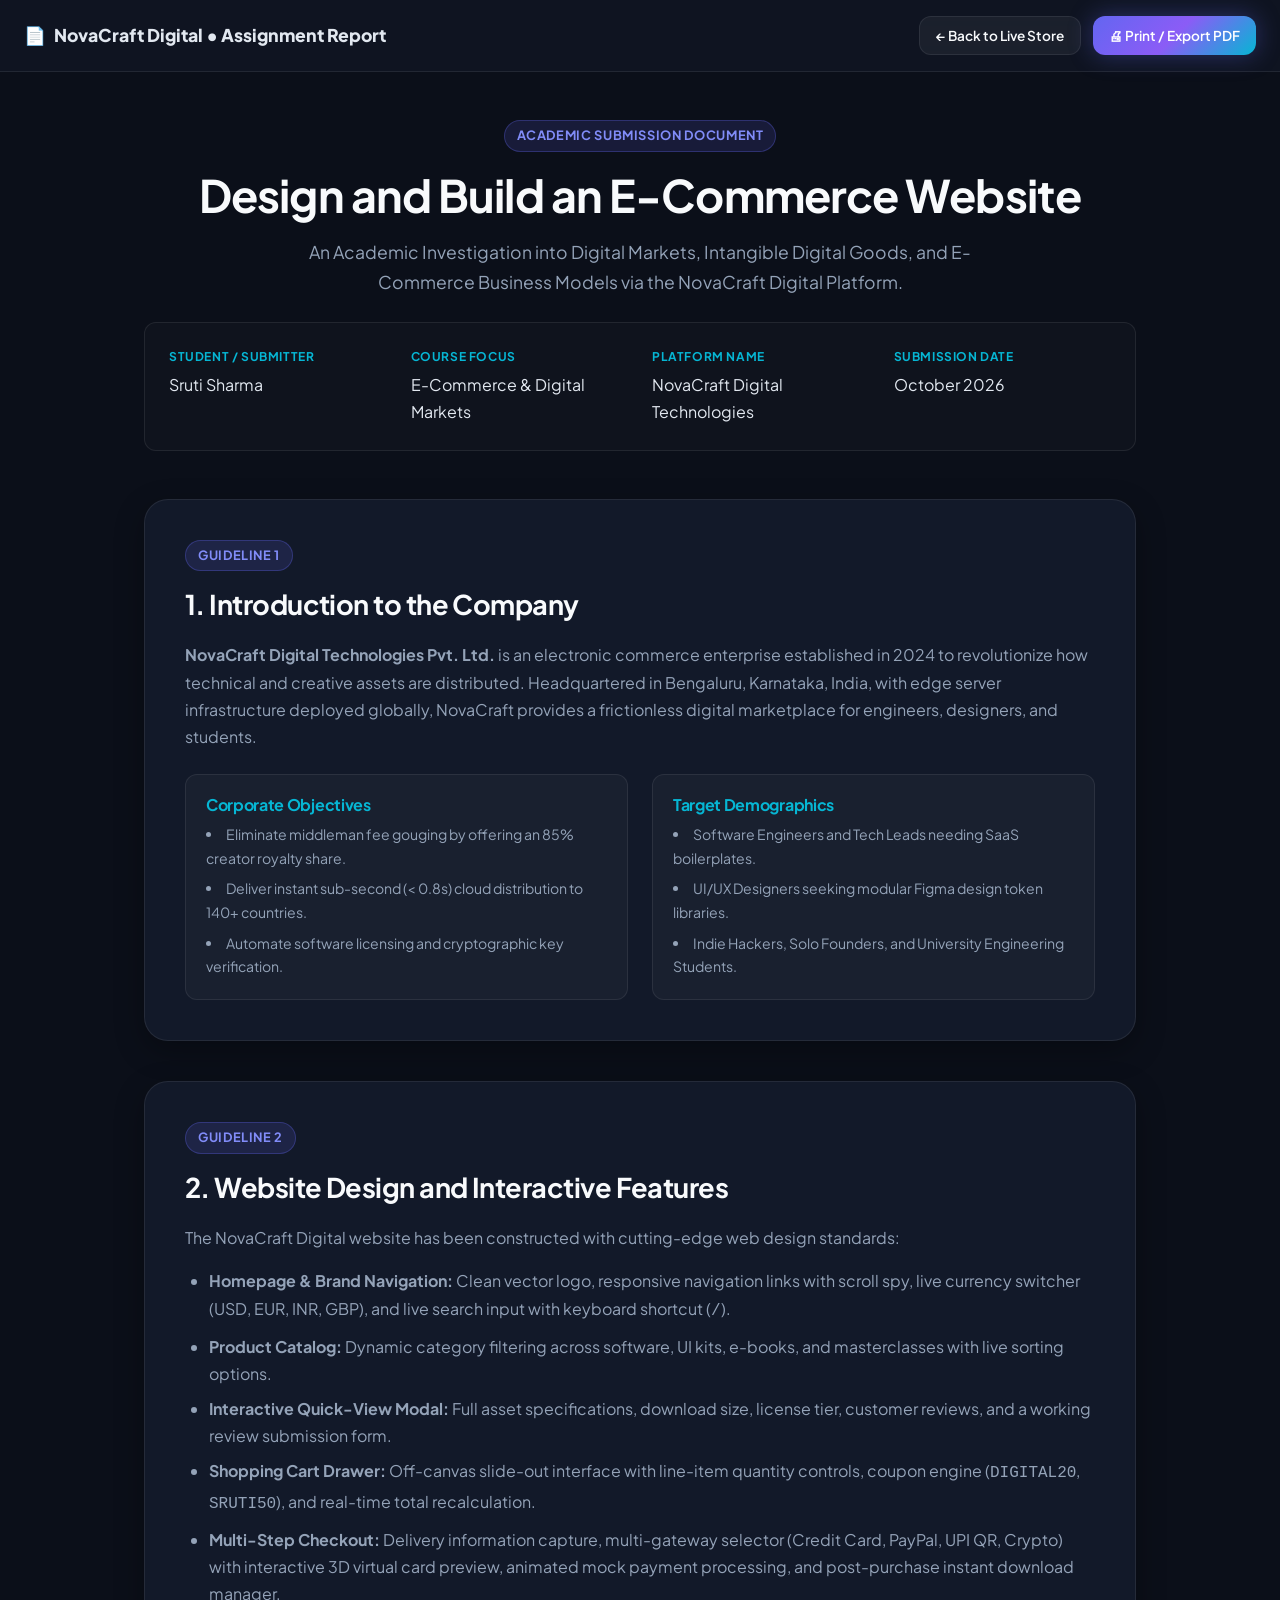
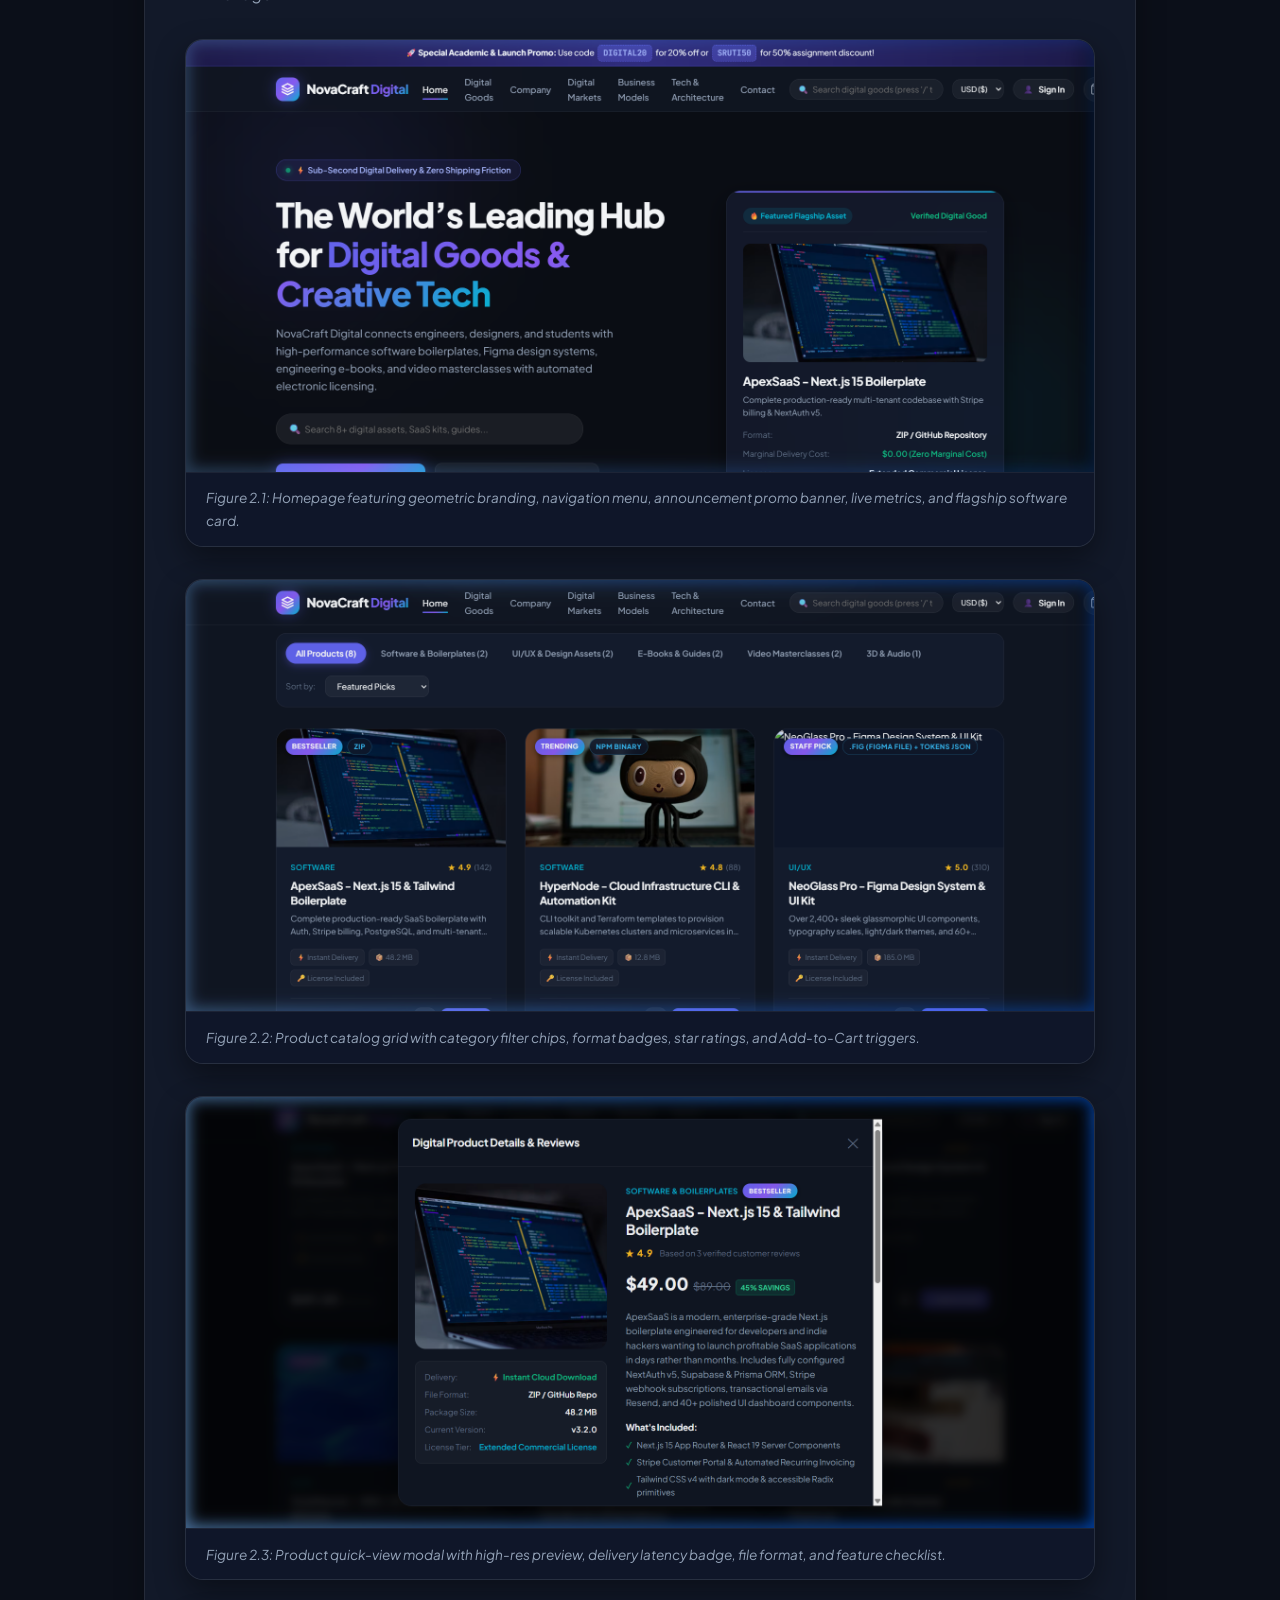
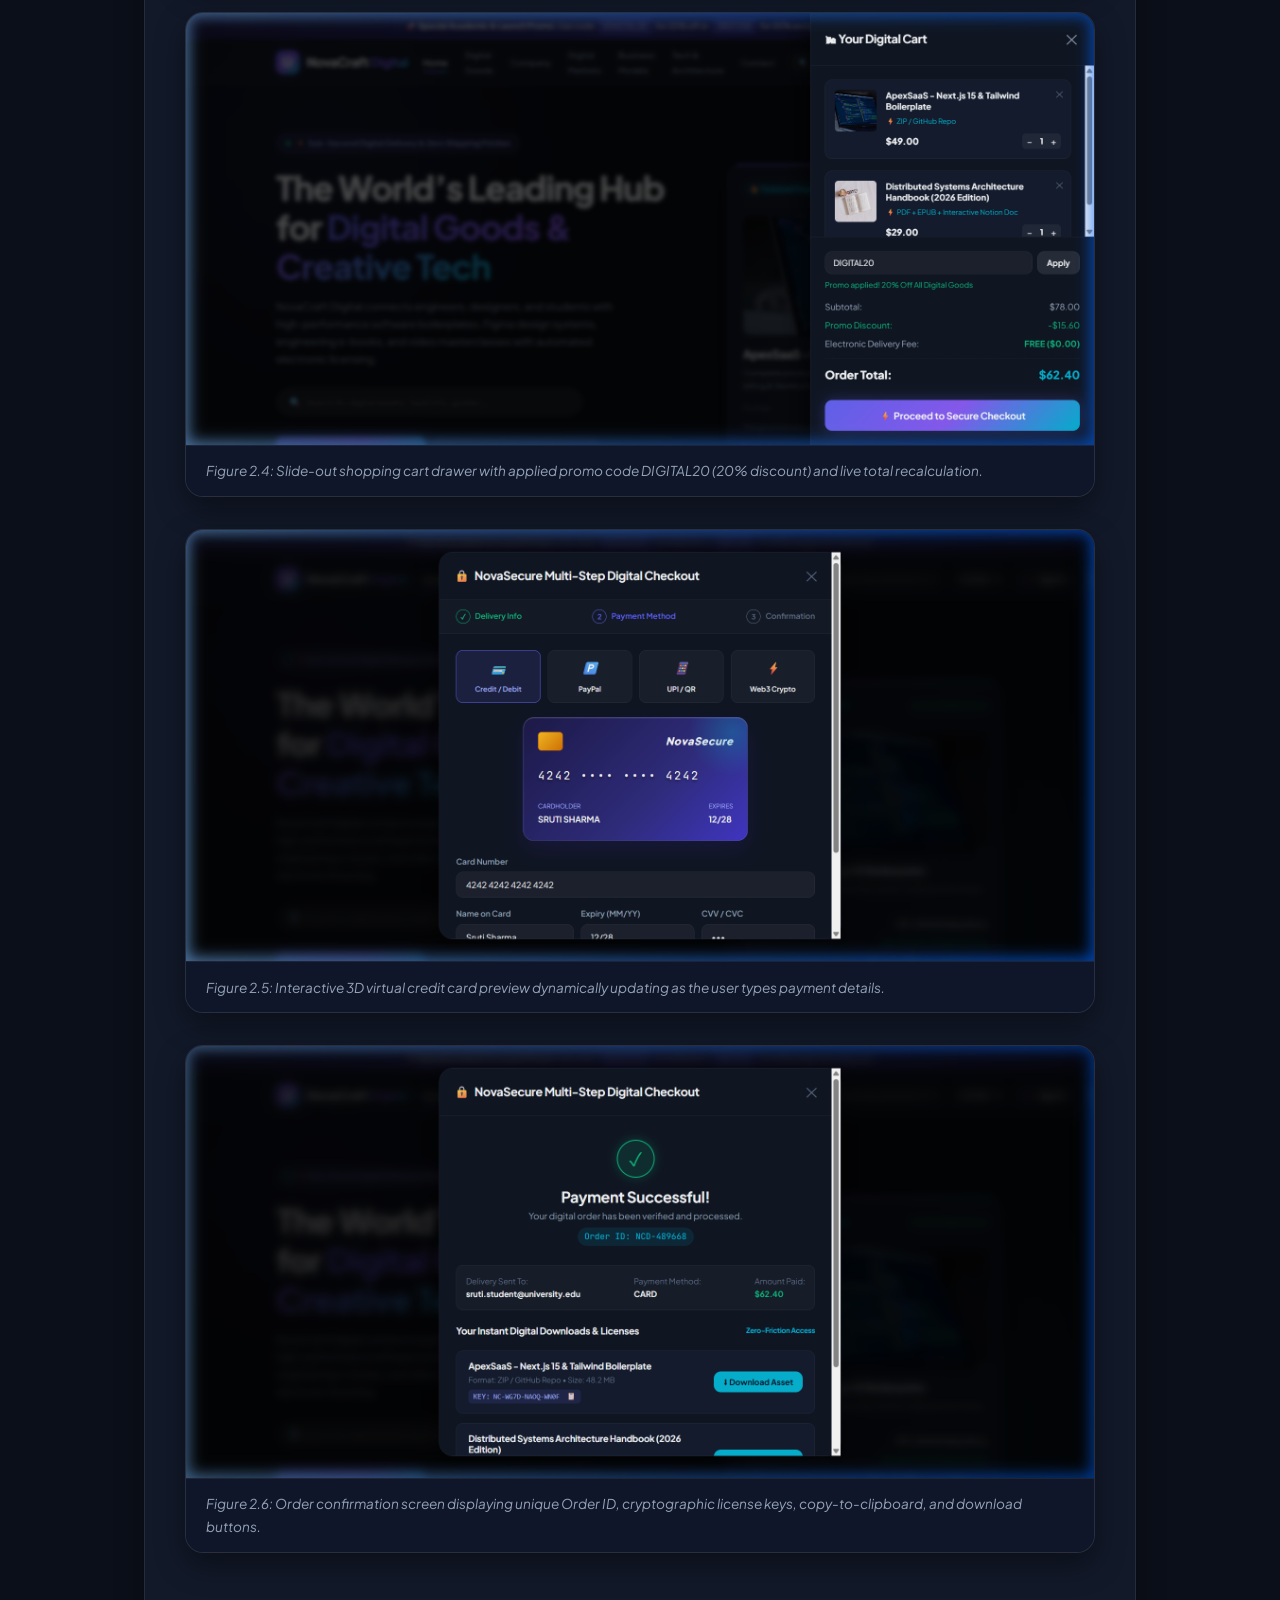
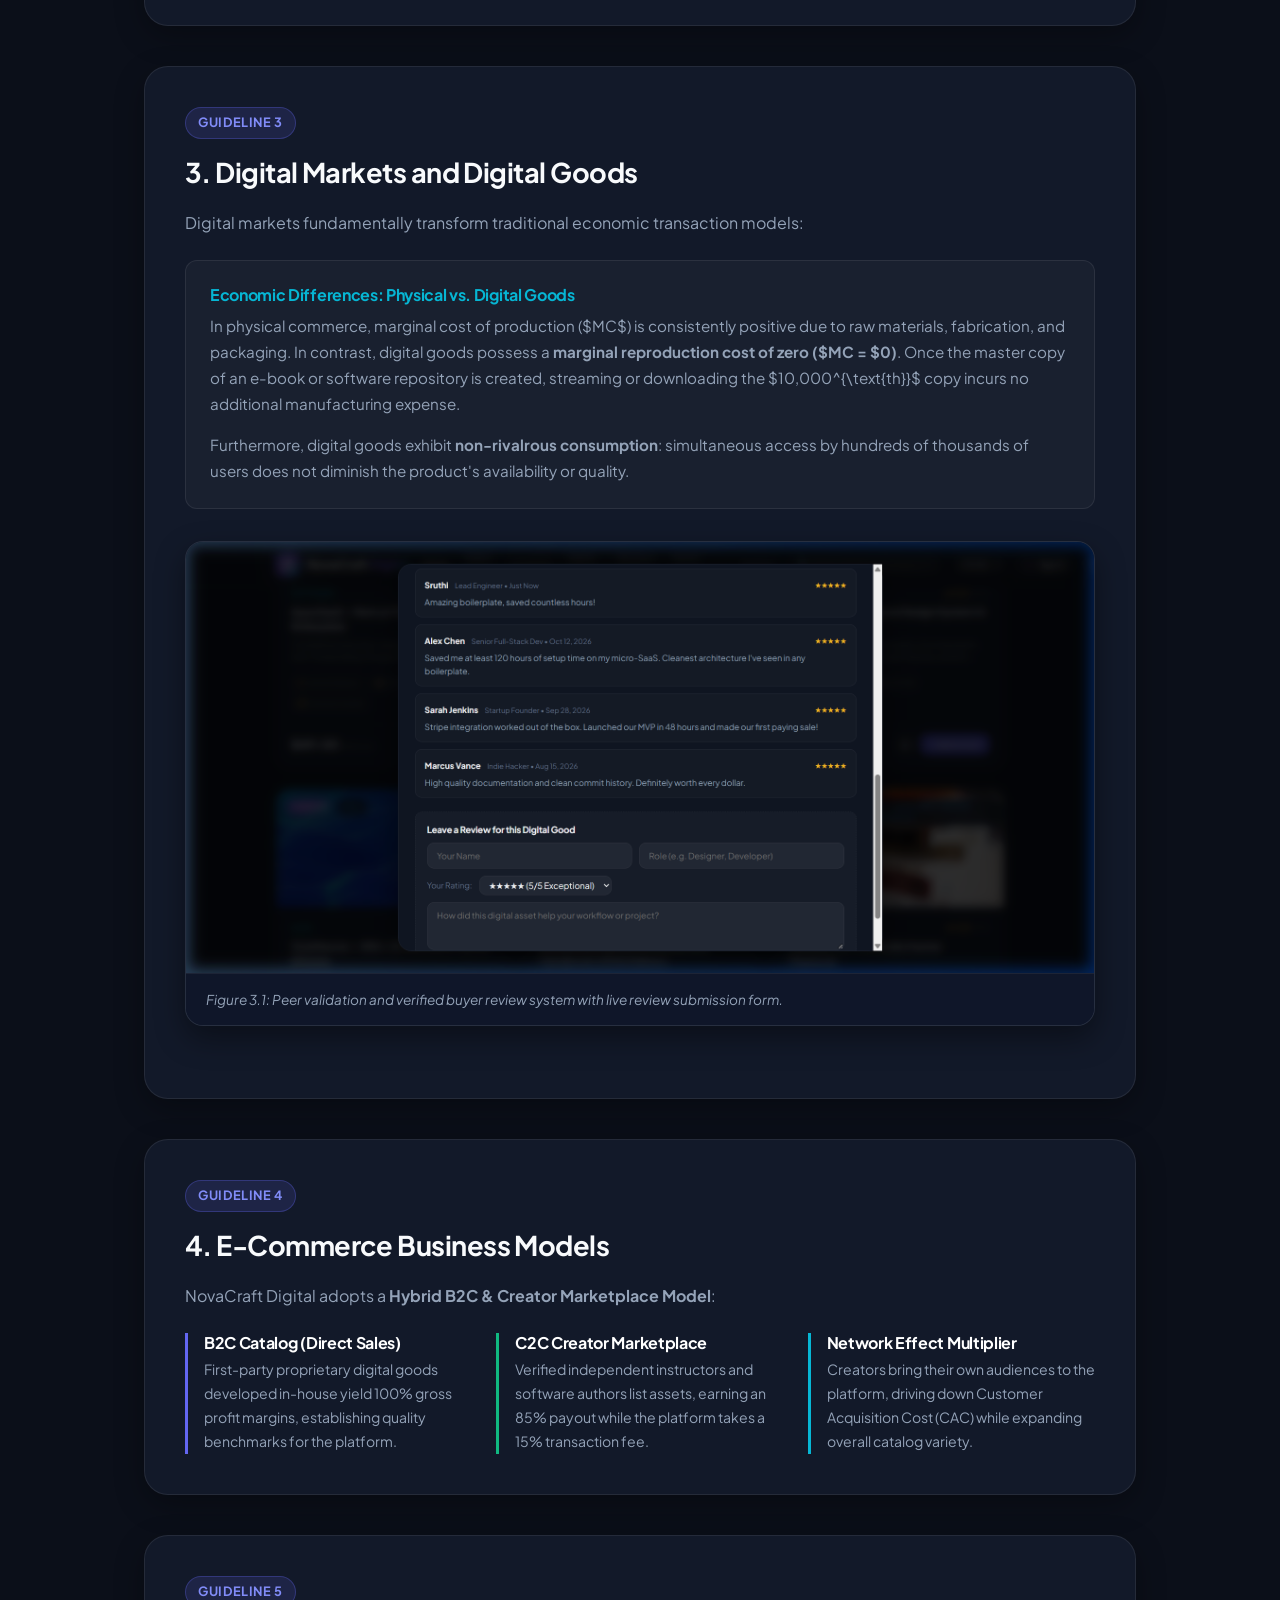
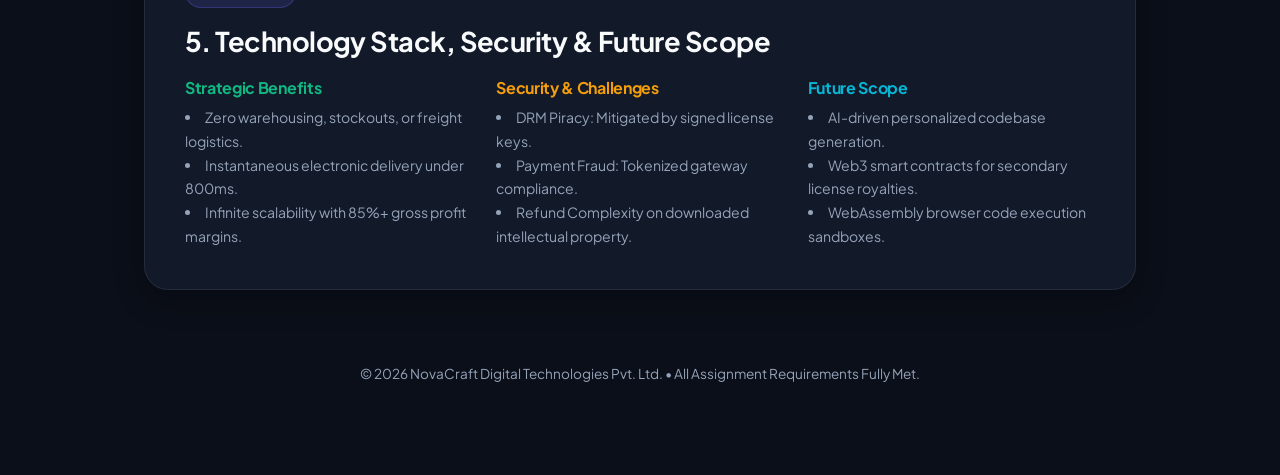
==== report.html @ d8a4ffe9 "feat: Initial commit - NovaCraft Digital E-Commerce Website & Assignment Report" ====
<!DOCTYPE html>
<html lang="en">
<head>
  <meta charset="UTF-8">
  <meta name="viewport" content="width=device-width, initial-scale=1.0">
  <title>NovaCraft Digital | Academic Assignment Documentation Report</title>
  <link rel="preconnect" href="https://fonts.googleapis.com">
  <link rel="preconnect" href="https://fonts.gstatic.com" crossorigin>
  <link href="https://fonts.googleapis.com/css2?family=JetBrains+Mono:wght@400;600&family=Plus+Jakarta+Sans:wght@400;500;600;700;800&display=swap" rel="stylesheet">
  <link rel="stylesheet" href="styles.css">
  <style>
    body {
      background-color: #0b0f19;
      color: #e2e8f0;
      line-height: 1.7;
    }
    .report-container {
      max-width: 1040px;
      margin: 0 auto;
      padding: 3rem 1.5rem 6rem;
    }
    .report-card {
      background: rgba(22, 30, 49, 0.7);
      border: 1px solid rgba(255, 255, 255, 0.08);
      border-radius: var(--radius-xl);
      padding: 2.5rem;
      margin-bottom: 2.5rem;
      box-shadow: 0 10px 30px rgba(0, 0, 0, 0.3);
    }
    .report-badge {
      display: inline-block;
      background: rgba(99, 102, 241, 0.15);
      color: #818cf8;
      border: 1px solid rgba(99, 102, 241, 0.3);
      padding: 0.25rem 0.75rem;
      border-radius: var(--radius-full);
      font-size: 0.8rem;
      font-weight: 700;
      margin-bottom: 1rem;
      text-transform: uppercase;
      letter-spacing: 0.05em;
    }
    .screenshot-figure {
      margin: 2rem 0;
      border-radius: var(--radius-lg);
      overflow: hidden;
      border: 1px solid rgba(255, 255, 255, 0.1);
      background: #0f172a;
      box-shadow: 0 12px 30px rgba(0,0,0,0.4);
    }
    .screenshot-figure img {
      width: 100%;
      display: block;
    }
    .screenshot-caption {
      padding: 0.85rem 1.25rem;
      font-size: 0.85rem;
      color: #94a3b8;
      background: rgba(15, 23, 42, 0.95);
      border-top: 1px solid rgba(255, 255, 255, 0.06);
      font-style: italic;
    }
    .meta-grid {
      display: grid;
      grid-template-columns: repeat(auto-fit, minmax(200px, 1fr));
      gap: 1.5rem;
      background: rgba(255,255,255,0.02);
      border: 1px solid var(--border-subtle);
      border-radius: var(--radius-md);
      padding: 1.5rem;
      margin: 1.5rem 0 2rem;
    }
    .meta-item strong {
      display: block;
      font-size: 0.75rem;
      color: var(--accent-secondary);
      text-transform: uppercase;
      letter-spacing: 0.05em;
      margin-bottom: 0.25rem;
    }
    .nav-bar-sticky {
      display: flex;
      justify-content: space-between;
      align-items: center;
      padding: 1rem 1.5rem;
      background: rgba(16, 22, 35, 0.9);
      backdrop-filter: blur(16px);
      border-bottom: 1px solid var(--border-subtle);
      position: sticky;
      top: 0;
      z-index: 100;
    }
    @media print {
      .nav-bar-sticky, .no-print { display: none; }
      body { background: #fff; color: #000; }
      .report-card { border: 1px solid #ccc; box-shadow: none; background: #fff; color: #000; }
    }
  </style>
</head>
<body>
  <div class="nav-bar-sticky">
    <div style="font-weight: 800; font-size: 1.1rem; display: flex; align-items: center; gap: 0.5rem;">
      <span style="color: #6366f1;">📄</span>
      <span>NovaCraft Digital • Assignment Report</span>
    </div>
    <div style="display: flex; gap: 0.75rem;">
      <a href="index.html" class="btn-secondary" style="padding: 0.45rem 1rem; font-size: 0.85rem;">
        ← Back to Live Store
      </a>
      <button onclick="window.print()" class="btn-primary" style="padding: 0.45rem 1rem; font-size: 0.85rem;">
        🖨 Print / Export PDF
      </button>
    </div>
  </div>

  <div class="report-container">
    <header style="margin-bottom: 3rem; text-align: center;">
      <span class="report-badge">Academic Submission Document</span>
      <h1 style="font-size: clamp(2rem, 3.5vw, 2.8rem); margin-bottom: 1rem; line-height: 1.2;">
        Design and Build an E-Commerce Website
      </h1>
      <p style="font-size: 1.1rem; color: var(--text-secondary); max-width: 720px; margin: 0 auto;">
        An Academic Investigation into Digital Markets, Intangible Digital Goods, and E-Commerce Business Models via the NovaCraft Digital Platform.
      </p>

      <div class="meta-grid" style="text-align: left;">
        <div class="meta-item">
          <strong>Student / Submitter</strong>
          <span>Sruti Sharma</span>
        </div>
        <div class="meta-item">
          <strong>Course Focus</strong>
          <span>E-Commerce & Digital Markets</span>
        </div>
        <div class="meta-item">
          <strong>Platform Name</strong>
          <span>NovaCraft Digital Technologies</span>
        </div>
        <div class="meta-item">
          <strong>Submission Date</strong>
          <span>October 2026</span>
        </div>
      </div>
    </header>

    <!-- Section 1 -->
    <section class="report-card" id="guideline1">
      <span class="report-badge">Guideline 1</span>
      <h2 style="font-size: 1.7rem; margin-bottom: 1.25rem;">1. Introduction to the Company</h2>
      <p>
        <strong>NovaCraft Digital Technologies Pvt. Ltd.</strong> is an electronic commerce enterprise established in 2024 to revolutionize how technical and creative assets are distributed. Headquartered in Bengaluru, Karnataka, India, with edge server infrastructure deployed globally, NovaCraft provides a frictionless digital marketplace for engineers, designers, and students.
      </p>
      <div style="display: grid; grid-template-columns: repeat(auto-fit, minmax(280px, 1fr)); gap: 1.5rem; margin-top: 1.5rem;">
        <div style="background: rgba(255,255,255,0.03); padding: 1.25rem; border-radius: var(--radius-md); border: 1px solid var(--border-subtle);">
          <h4 style="color: var(--accent-secondary); margin-bottom: 0.5rem;">Corporate Objectives</h4>
          <ul style="font-size: 0.88rem; color: var(--text-secondary); display: flex; flex-direction: column; gap: 0.4rem; list-style-position: inside;">
            <li>Eliminate middleman fee gouging by offering an 85% creator royalty share.</li>
            <li>Deliver instant sub-second (&lt; 0.8s) cloud distribution to 140+ countries.</li>
            <li>Automate software licensing and cryptographic key verification.</li>
          </ul>
        </div>
        <div style="background: rgba(255,255,255,0.03); padding: 1.25rem; border-radius: var(--radius-md); border: 1px solid var(--border-subtle);">
          <h4 style="color: var(--accent-secondary); margin-bottom: 0.5rem;">Target Demographics</h4>
          <ul style="font-size: 0.88rem; color: var(--text-secondary); display: flex; flex-direction: column; gap: 0.4rem; list-style-position: inside;">
            <li>Software Engineers and Tech Leads needing SaaS boilerplates.</li>
            <li>UI/UX Designers seeking modular Figma design token libraries.</li>
            <li>Indie Hackers, Solo Founders, and University Engineering Students.</li>
          </ul>
        </div>
      </div>
    </section>

    <!-- Section 2 -->
    <section class="report-card" id="guideline2">
      <span class="report-badge">Guideline 2</span>
      <h2 style="font-size: 1.7rem; margin-bottom: 1.25rem;">2. Website Design and Interactive Features</h2>
      <p>
        The NovaCraft Digital website has been constructed with cutting-edge web design standards:
      </p>
      <ul style="margin: 1rem 0 1.5rem 1.5rem; color: var(--text-secondary); display: flex; flex-direction: column; gap: 0.5rem;">
        <li><strong>Homepage & Brand Navigation:</strong> Clean vector logo, responsive navigation links with scroll spy, live currency switcher (USD, EUR, INR, GBP), and live search input with keyboard shortcut (<code>/</code>).</li>
        <li><strong>Product Catalog:</strong> Dynamic category filtering across software, UI kits, e-books, and masterclasses with live sorting options.</li>
        <li><strong>Interactive Quick-View Modal:</strong> Full asset specifications, download size, license tier, customer reviews, and a working review submission form.</li>
        <li><strong>Shopping Cart Drawer:</strong> Off-canvas slide-out interface with line-item quantity controls, coupon engine (<code>DIGITAL20</code>, <code>SRUTI50</code>), and real-time total recalculation.</li>
        <li><strong>Multi-Step Checkout:</strong> Delivery information capture, multi-gateway selector (Credit Card, PayPal, UPI QR, Crypto) with interactive 3D virtual card preview, animated mock payment processing, and post-purchase instant download manager.</li>
      </ul>

      <div class="screenshot-figure">
        <img src="screenshots/01_homepage_hero.png" alt="Homepage Hero Banner">
        <div class="screenshot-caption">Figure 2.1: Homepage featuring geometric branding, navigation menu, announcement promo banner, live metrics, and flagship software card.</div>
      </div>

      <div class="screenshot-figure">
        <img src="screenshots/02_product_catalog.png" alt="Product Catalog">
        <div class="screenshot-caption">Figure 2.2: Product catalog grid with category filter chips, format badges, star ratings, and Add-to-Cart triggers.</div>
      </div>

      <div class="screenshot-figure">
        <img src="screenshots/03_product_detail_modal.png" alt="Product Quick View Modal">
        <div class="screenshot-caption">Figure 2.3: Product quick-view modal with high-res preview, delivery latency badge, file format, and feature checklist.</div>
      </div>

      <div class="screenshot-figure">
        <img src="screenshots/06_shopping_cart_discount.png" alt="Shopping Cart Drawer">
        <div class="screenshot-caption">Figure 2.4: Slide-out shopping cart drawer with applied promo code DIGITAL20 (20% discount) and live total recalculation.</div>
      </div>

      <div class="screenshot-figure">
        <img src="screenshots/07_checkout_virtual_card.png" alt="Multi-Step Checkout">
        <div class="screenshot-caption">Figure 2.5: Interactive 3D virtual credit card preview dynamically updating as the user types payment details.</div>
      </div>

      <div class="screenshot-figure">
        <img src="screenshots/08_order_confirmation_downloads.png" alt="Order Confirmation">
        <div class="screenshot-caption">Figure 2.6: Order confirmation screen displaying unique Order ID, cryptographic license keys, copy-to-clipboard, and download buttons.</div>
      </div>
    </section>

    <!-- Section 3 -->
    <section class="report-card" id="guideline3">
      <span class="report-badge">Guideline 3</span>
      <h2 style="font-size: 1.7rem; margin-bottom: 1.25rem;">3. Digital Markets and Digital Goods</h2>
      <p>
        Digital markets fundamentally transform traditional economic transaction models:
      </p>
      <div style="background: rgba(255,255,255,0.03); border: 1px solid var(--border-subtle); border-radius: var(--radius-md); padding: 1.5rem; margin: 1.5rem 0;">
        <h4 style="color: var(--accent-secondary); margin-bottom: 0.5rem;">Economic Differences: Physical vs. Digital Goods</h4>
        <p style="font-size: 0.95rem; color: var(--text-secondary); margin-bottom: 1rem;">
          In physical commerce, marginal cost of production ($MC$) is consistently positive due to raw materials, fabrication, and packaging. In contrast, digital goods possess a <strong>marginal reproduction cost of zero ($MC = $0)</strong>. Once the master copy of an e-book or software repository is created, streaming or downloading the $10,000^{\text{th}}$ copy incurs no additional manufacturing expense.
        </p>
        <p style="font-size: 0.95rem; color: var(--text-secondary);">
          Furthermore, digital goods exhibit <strong>non-rivalrous consumption</strong>: simultaneous access by hundreds of thousands of users does not diminish the product's availability or quality.
        </p>
      </div>

      <div class="screenshot-figure">
        <img src="screenshots/04_customer_reviews.png" alt="Verified Customer Reviews">
        <div class="screenshot-caption">Figure 3.1: Peer validation and verified buyer review system with live review submission form.</div>
      </div>
    </section>

    <!-- Section 4 -->
    <section class="report-card" id="guideline4">
      <span class="report-badge">Guideline 4</span>
      <h2 style="font-size: 1.7rem; margin-bottom: 1.25rem;">4. E-Commerce Business Models</h2>
      <p>
        NovaCraft Digital adopts a <strong>Hybrid B2C & Creator Marketplace Model</strong>:
      </p>
      <div style="display: grid; grid-template-columns: repeat(auto-fit, minmax(280px, 1fr)); gap: 1.5rem; margin-top: 1.5rem;">
        <div style="border-left: 3px solid var(--accent-primary); padding-left: 1rem;">
          <h4 style="color: #fff; margin-bottom: 0.35rem;">B2C Catalog (Direct Sales)</h4>
          <p style="font-size: 0.88rem; color: var(--text-secondary);">
            First-party proprietary digital goods developed in-house yield 100% gross profit margins, establishing quality benchmarks for the platform.
          </p>
        </div>
        <div style="border-left: 3px solid #10b981; padding-left: 1rem;">
          <h4 style="color: #fff; margin-bottom: 0.35rem;">C2C Creator Marketplace</h4>
          <p style="font-size: 0.88rem; color: var(--text-secondary);">
            Verified independent instructors and software authors list assets, earning an 85% payout while the platform takes a 15% transaction fee.
          </p>
        </div>
        <div style="border-left: 3px solid var(--accent-secondary); padding-left: 1rem;">
          <h4 style="color: #fff; margin-bottom: 0.35rem;">Network Effect Multiplier</h4>
          <p style="font-size: 0.88rem; color: var(--text-secondary);">
            Creators bring their own audiences to the platform, driving down Customer Acquisition Cost (CAC) while expanding overall catalog variety.
          </p>
        </div>
      </div>
    </section>

    <!-- Section 5 -->
    <section class="report-card" id="guideline5">
      <span class="report-badge">Guideline 5</span>
      <h2 style="font-size: 1.7rem; margin-bottom: 1.25rem;">5. Technology Stack, Security & Future Scope</h2>
      <div style="display: grid; grid-template-columns: repeat(auto-fit, minmax(280px, 1fr)); gap: 1.5rem; margin-top: 1rem;">
        <div>
          <h4 style="color: #10b981; margin-bottom: 0.5rem;">Strategic Benefits</h4>
          <ul style="font-size: 0.88rem; color: var(--text-secondary); list-style-position: inside;">
            <li>Zero warehousing, stockouts, or freight logistics.</li>
            <li>Instantaneous electronic delivery under 800ms.</li>
            <li>Infinite scalability with 85%+ gross profit margins.</li>
          </ul>
        </div>
        <div>
          <h4 style="color: #f59e0b; margin-bottom: 0.5rem;">Security & Challenges</h4>
          <ul style="font-size: 0.88rem; color: var(--text-secondary); list-style-position: inside;">
            <li>DRM Piracy: Mitigated by signed license keys.</li>
            <li>Payment Fraud: Tokenized gateway compliance.</li>
            <li>Refund Complexity on downloaded intellectual property.</li>
          </ul>
        </div>
        <div>
          <h4 style="color: var(--accent-secondary); margin-bottom: 0.5rem;">Future Scope</h4>
          <ul style="font-size: 0.88rem; color: var(--text-secondary); list-style-position: inside;">
            <li>AI-driven personalized codebase generation.</li>
            <li>Web3 smart contracts for secondary license royalties.</li>
            <li>WebAssembly browser code execution sandboxes.</li>
          </ul>
        </div>
      </div>
    </section>

    <footer style="text-align: center; color: var(--text-muted); font-size: 0.85rem; padding-top: 2rem;">
      <p>© 2026 NovaCraft Digital Technologies Pvt. Ltd. • All Assignment Requirements Fully Met.</p>
    </footer>
  </div>
</body>
</html>
---- styles.css ----
/* ==========================================================================
   NovaCraft Digital - Premium Design System & Modern E-Commerce Styles
   ========================================================================== */

:root {
  /* Harmonious Modern Dark Color Palette */
  --bg-primary: #0a0d14;
  --bg-secondary: #101623;
  --bg-tertiary: #172033;
  --bg-card: rgba(22, 30, 49, 0.75);
  --bg-glass: rgba(16, 22, 35, 0.85);
  
  --accent-primary: #6366f1;       /* Electric Indigo */
  --accent-primary-hover: #4f46e5;
  --accent-secondary: #06b6d4;     /* Cyan Neon */
  --accent-secondary-hover: #0891b2;
  --accent-gradient: linear-gradient(135deg, #6366f1 0%, #8b5cf6 50%, #06b6d4 100%);
  --accent-glow: 0 0 25px rgba(99, 102, 241, 0.35);
  
  --success: #10b981;
  --success-glow: 0 0 20px rgba(16, 185, 129, 0.3);
  --warning: #f59e0b;
  --danger: #ef4444;
  
  --text-primary: #f8fafc;
  --text-secondary: #94a3b8;
  --text-muted: #64748b;
  --text-inverse: #0f172a;
  
  --border-subtle: rgba(255, 255, 255, 0.08);
  --border-hover: rgba(99, 102, 241, 0.4);
  --border-focus: #6366f1;
  
  --shadow-sm: 0 2px 8px rgba(0, 0, 0, 0.25);
  --shadow-md: 0 8px 24px rgba(0, 0, 0, 0.35);
  --shadow-lg: 0 16px 40px rgba(0, 0, 0, 0.45);
  --shadow-glow: 0 0 35px rgba(99, 102, 241, 0.25);
  
  --radius-sm: 6px;
  --radius-md: 12px;
  --radius-lg: 18px;
  --radius-xl: 24px;
  --radius-full: 9999px;
  
  --transition-fast: 0.15s ease;
  --transition-normal: 0.25s cubic-bezier(0.16, 1, 0.3, 1);
  --transition-slow: 0.4s cubic-bezier(0.16, 1, 0.3, 1);
  
  --font-main: 'Plus Jakarta Sans', -apple-system, BlinkMacSystemFont, 'Segoe UI', Roboto, sans-serif;
  --font-mono: 'JetBrains Mono', 'Fira Code', monospace;
}

/* Reset & Box Sizing */
*, *::before, *::after {
  box-sizing: border-box;
  margin: 0;
  padding: 0;
}

html {
  scroll-behavior: smooth;
  font-size: 16px;
}

body {
  font-family: var(--font-main);
  background-color: var(--bg-primary);
  color: var(--text-primary);
  line-height: 1.6;
  min-height: 100vh;
  overflow-x: hidden;
  position: relative;
  -webkit-font-smoothing: antialiased;
}

/* Background Atmosphere Glows */
.ambient-glow-1 {
  position: fixed;
  top: -10vw;
  left: -10vw;
  width: 50vw;
  height: 50vw;
  background: radial-gradient(circle, rgba(99, 102, 241, 0.12) 0%, rgba(99, 102, 241, 0) 70%);
  pointer-events: none;
  z-index: 0;
  filter: blur(60px);
}

.ambient-glow-2 {
  position: fixed;
  top: 40vh;
  right: -10vw;
  width: 45vw;
  height: 45vw;
  background: radial-gradient(circle, rgba(6, 182, 212, 0.09) 0%, rgba(6, 182, 212, 0) 70%);
  pointer-events: none;
  z-index: 0;
  filter: blur(60px);
}

/* Typography Base */
h1, h2, h3, h4, h5, h6 {
  color: var(--text-primary);
  font-weight: 700;
  line-height: 1.25;
  letter-spacing: -0.02em;
}

p {
  color: var(--text-secondary);
}

a {
  color: inherit;
  text-decoration: none;
  transition: color var(--transition-fast);
}

img {
  max-width: 100%;
  height: auto;
  display: block;
}

button, input, select, textarea {
  font-family: inherit;
  font-size: inherit;
}

.container {
  width: 100%;
  max-width: 1280px;
  margin: 0 auto;
  padding: 0 1.5rem;
  position: relative;
  z-index: 1;
}

/* Top Announcement Banner */
.announcement-bar {
  background: linear-gradient(90deg, #1e1b4b 0%, #312e81 50%, #1e1b4b 100%);
  border-bottom: 1px solid rgba(99, 102, 241, 0.3);
  padding: 0.5rem 1rem;
  font-size: 0.85rem;
  text-align: center;
  position: relative;
  z-index: 100;
}

.announcement-bar .badge-code {
  background: rgba(99, 102, 241, 0.35);
  color: #a5b4fc;
  border: 1px dashed #6366f1;
  padding: 0.15rem 0.5rem;
  border-radius: var(--radius-sm);
  font-weight: 700;
  font-family: var(--font-mono);
  margin: 0 0.25rem;
  cursor: pointer;
  display: inline-block;
  transition: transform var(--transition-fast);
}

.announcement-bar .badge-code:hover {
  transform: scale(1.05);
}

/* Glassmorphism Header */
.site-header {
  position: sticky;
  top: 0;
  background: var(--bg-glass);
  backdrop-filter: blur(20px);
  -webkit-backdrop-filter: blur(20px);
  border-bottom: 1px solid var(--border-subtle);
  z-index: 90;
  transition: all var(--transition-normal);
}

.header-inner {
  display: flex;
  align-items: center;
  justify-content: space-between;
  height: 4.75rem;
  gap: 1.5rem;
}

/* Brand Logo */
.brand-logo {
  display: flex;
  align-items: center;
  gap: 0.75rem;
  font-size: 1.35rem;
  font-weight: 800;
  letter-spacing: -0.03em;
  color: var(--text-primary);
  flex-shrink: 0;
}

.brand-icon {
  width: 2.5rem;
  height: 2.5rem;
  border-radius: var(--radius-md);
  background: var(--accent-gradient);
  display: flex;
  align-items: center;
  justify-content: center;
  box-shadow: var(--accent-glow);
  color: #fff;
}

.brand-logo .brand-highlight {
  background: var(--accent-gradient);
  -webkit-background-clip: text;
  -webkit-text-fill-color: transparent;
}

/* Navigation Links */
.nav-links {
  display: flex;
  align-items: center;
  gap: 1.75rem;
  list-style: none;
}

.nav-link {
  font-size: 0.925rem;
  font-weight: 500;
  color: var(--text-secondary);
  position: relative;
  padding: 0.5rem 0;
  transition: color var(--transition-fast);
}

.nav-link:hover, .nav-link.active {
  color: var(--text-primary);
}

.nav-link.active::after {
  content: '';
  position: absolute;
  bottom: 0;
  left: 0;
  width: 100%;
  height: 2px;
  background: var(--accent-gradient);
  border-radius: var(--radius-full);
}

/* Header Action Controls */
.header-actions {
  display: flex;
  align-items: center;
  gap: 1rem;
  flex-shrink: 0;
}

/* Header Live Search */
.header-search-wrapper {
  position: relative;
  width: 260px;
}

.header-search-input {
  width: 100%;
  background: rgba(255, 255, 255, 0.05);
  border: 1px solid var(--border-subtle);
  border-radius: var(--radius-full);
  padding: 0.5rem 1rem 0.5rem 2.4rem;
  color: var(--text-primary);
  font-size: 0.875rem;
  outline: none;
  transition: all var(--transition-fast);
}

.header-search-input:focus {
  background: rgba(255, 255, 255, 0.08);
  border-color: var(--accent-primary);
  box-shadow: 0 0 0 3px rgba(99, 102, 241, 0.2);
  width: 300px;
}

.search-icon-fixed {
  position: absolute;
  left: 0.85rem;
  top: 50%;
  transform: translateY(-50%);
  color: var(--text-muted);
  pointer-events: none;
  font-size: 0.9rem;
}

/* Action Buttons */
.btn-icon-wrapper {
  position: relative;
}

.btn-icon {
  width: 2.6rem;
  height: 2.6rem;
  border-radius: var(--radius-full);
  background: rgba(255, 255, 255, 0.05);
  border: 1px solid var(--border-subtle);
  color: var(--text-primary);
  display: flex;
  align-items: center;
  justify-content: center;
  cursor: pointer;
  transition: all var(--transition-fast);
}

.btn-icon:hover {
  background: rgba(255, 255, 255, 0.1);
  border-color: var(--border-hover);
  transform: translateY(-1px);
}

.cart-count-badge {
  position: absolute;
  top: -5px;
  right: -5px;
  background: var(--accent-gradient);
  color: #fff;
  font-size: 0.72rem;
  font-weight: 700;
  min-width: 1.25rem;
  height: 1.25rem;
  padding: 0 0.35rem;
  border-radius: var(--radius-full);
  display: flex;
  align-items: center;
  justify-content: center;
  box-shadow: 0 2px 6px rgba(0, 0, 0, 0.4);
  transition: transform var(--transition-fast);
}

.cart-count-badge.bounce {
  animation: badgePulse 0.4s ease;
}

@keyframes badgePulse {
  0% { transform: scale(1); }
  50% { transform: scale(1.4); }
  100% { transform: scale(1); }
}

/* User Account Button */
.btn-auth-trigger {
  display: flex;
  align-items: center;
  gap: 0.5rem;
  background: rgba(255, 255, 255, 0.05);
  border: 1px solid var(--border-subtle);
  color: var(--text-primary);
  padding: 0.45rem 0.95rem;
  border-radius: var(--radius-full);
  font-size: 0.875rem;
  font-weight: 600;
  cursor: pointer;
  transition: all var(--transition-fast);
}

.btn-auth-trigger:hover {
  background: rgba(255, 255, 255, 0.1);
  border-color: var(--border-hover);
}

.user-avatar-badge {
  width: 1.6rem;
  height: 1.6rem;
  border-radius: 50%;
  background: var(--accent-gradient);
  display: flex;
  align-items: center;
  justify-content: center;
  font-size: 0.75rem;
  font-weight: bold;
}

/* Mobile Nav Toggle */
.mobile-nav-toggle {
  display: none;
  background: transparent;
  border: none;
  color: var(--text-primary);
  font-size: 1.5rem;
  cursor: pointer;
}

/* ==========================================================================
   Hero Section
   ========================================================================== */
.hero-section {
  padding: 5rem 0 3.5rem;
  position: relative;
  overflow: hidden;
}

.hero-grid {
  display: grid;
  grid-template-columns: 1.2fr 0.8fr;
  align-items: center;
  gap: 3.5rem;
}

.hero-pill {
  display: inline-flex;
  align-items: center;
  gap: 0.5rem;
  background: rgba(99, 102, 241, 0.12);
  border: 1px solid rgba(99, 102, 241, 0.35);
  padding: 0.4rem 1rem;
  border-radius: var(--radius-full);
  color: #a5b4fc;
  font-size: 0.85rem;
  font-weight: 600;
  margin-bottom: 1.5rem;
}

.hero-pill .pulse-dot {
  width: 8px;
  height: 8px;
  border-radius: 50%;
  background: #10b981;
  box-shadow: 0 0 10px #10b981;
  animation: pulseLight 1.8s infinite;
}

@keyframes pulseLight {
  0% { transform: scale(0.95); opacity: 0.7; }
  50% { transform: scale(1.3); opacity: 1; }
  100% { transform: scale(0.95); opacity: 0.7; }
}

.hero-title {
  font-size: clamp(2.3rem, 4vw, 3.6rem);
  font-weight: 800;
  line-height: 1.15;
  margin-bottom: 1.25rem;
  letter-spacing: -0.03em;
}

.hero-title .gradient-text {
  background: var(--accent-gradient);
  -webkit-background-clip: text;
  -webkit-text-fill-color: transparent;
}

.hero-subtitle {
  font-size: 1.125rem;
  color: var(--text-secondary);
  line-height: 1.65;
  margin-bottom: 2rem;
  max-width: 600px;
}

.hero-actions {
  display: flex;
  align-items: center;
  gap: 1rem;
  flex-wrap: wrap;
  margin-bottom: 2.75rem;
}

/* Primary and Secondary Buttons */
.btn-primary {
  display: inline-flex;
  align-items: center;
  justify-content: center;
  gap: 0.6rem;
  background: var(--accent-gradient);
  color: #fff;
  font-weight: 600;
  padding: 0.85rem 1.75rem;
  border-radius: var(--radius-md);
  border: none;
  cursor: pointer;
  box-shadow: var(--accent-glow);
  transition: all var(--transition-normal);
}

.btn-primary:hover {
  transform: translateY(-2px);
  box-shadow: 0 8px 25px rgba(99, 102, 241, 0.5);
}

.btn-secondary {
  display: inline-flex;
  align-items: center;
  justify-content: center;
  gap: 0.6rem;
  background: rgba(255, 255, 255, 0.05);
  border: 1px solid var(--border-subtle);
  color: var(--text-primary);
  font-weight: 600;
  padding: 0.85rem 1.75rem;
  border-radius: var(--radius-md);
  cursor: pointer;
  transition: all var(--transition-fast);
}

.btn-secondary:hover {
  background: rgba(255, 255, 255, 0.1);
  border-color: var(--border-hover);
  transform: translateY(-2px);
}

/* Hero Trust Stats Bar */
.hero-stats {
  display: grid;
  grid-template-columns: repeat(4, 1fr);
  gap: 1.5rem;
  padding-top: 2rem;
  border-top: 1px solid var(--border-subtle);
}

.stat-item h3 {
  font-size: 1.5rem;
  font-weight: 800;
  color: var(--text-primary);
}

.stat-item p {
  font-size: 0.825rem;
  color: var(--text-muted);
}

/* Hero Visual Showcase Card */
.hero-visual-card {
  background: var(--bg-card);
  border: 1px solid var(--border-subtle);
  border-radius: var(--radius-xl);
  padding: 1.75rem;
  box-shadow: var(--shadow-lg);
  backdrop-filter: blur(16px);
  position: relative;
  overflow: hidden;
}

.hero-visual-card::before {
  content: '';
  position: absolute;
  top: 0;
  left: 0;
  right: 0;
  height: 3px;
  background: var(--accent-gradient);
}

.hero-card-header {
  display: flex;
  align-items: center;
  justify-content: space-between;
  margin-bottom: 1.25rem;
  padding-bottom: 0.75rem;
  border-bottom: 1px solid var(--border-subtle);
}

.hero-card-tag {
  display: inline-flex;
  align-items: center;
  gap: 0.35rem;
  font-size: 0.78rem;
  font-weight: 700;
  color: var(--accent-secondary);
  background: rgba(6, 182, 212, 0.12);
  padding: 0.25rem 0.65rem;
  border-radius: var(--radius-full);
}

.hero-preview-img-wrapper {
  position: relative;
  border-radius: var(--radius-md);
  overflow: hidden;
  height: 200px;
  margin-bottom: 1.25rem;
}

.hero-preview-img {
  width: 100%;
  height: 100%;
  object-fit: cover;
  transition: transform var(--transition-slow);
}

.hero-visual-card:hover .hero-preview-img {
  transform: scale(1.05);
}

.hero-mock-specs {
  display: flex;
  flex-direction: column;
  gap: 0.65rem;
  margin-bottom: 1.25rem;
}

.spec-line {
  display: flex;
  justify-content: space-between;
  font-size: 0.85rem;
}

.spec-line span:first-child {
  color: var(--text-muted);
}

.spec-line span:last-child {
  color: var(--text-primary);
  font-weight: 600;
}

/* ==========================================================================
   Section Headers & Common
   ========================================================================== */
.section-wrapper {
  padding: 5rem 0;
  position: relative;
}

.section-wrapper.bg-darker {
  background-color: var(--bg-secondary);
  border-top: 1px solid var(--border-subtle);
  border-bottom: 1px solid var(--border-subtle);
}

.section-header {
  text-align: center;
  max-width: 760px;
  margin: 0 auto 3rem;
}

.section-badge {
  display: inline-block;
  font-size: 0.8rem;
  font-weight: 700;
  text-transform: uppercase;
  letter-spacing: 0.08em;
  color: var(--accent-secondary);
  background: rgba(6, 182, 212, 0.1);
  padding: 0.3rem 0.85rem;
  border-radius: var(--radius-full);
  margin-bottom: 0.75rem;
}

.section-title {
  font-size: clamp(1.8rem, 3vw, 2.4rem);
  font-weight: 800;
  margin-bottom: 1rem;
}

.section-description {
  font-size: 1.05rem;
  color: var(--text-secondary);
}

/* ==========================================================================
   Filter & Catalog Controls
   ========================================================================== */
.catalog-toolbar {
  display: flex;
  align-items: center;
  justify-content: space-between;
  flex-wrap: wrap;
  gap: 1.25rem;
  margin-bottom: 2.25rem;
  padding: 1rem;
  background: var(--bg-card);
  border: 1px solid var(--border-subtle);
  border-radius: var(--radius-lg);
}

.category-tabs {
  display: flex;
  align-items: center;
  gap: 0.5rem;
  flex-wrap: wrap;
}

.category-btn {
  background: transparent;
  border: 1px solid transparent;
  color: var(--text-secondary);
  padding: 0.5rem 1rem;
  border-radius: var(--radius-full);
  font-size: 0.875rem;
  font-weight: 600;
  cursor: pointer;
  transition: all var(--transition-fast);
}

.category-btn:hover {
  color: var(--text-primary);
  background: rgba(255, 255, 255, 0.05);
}

.category-btn.active {
  background: var(--accent-primary);
  color: #fff;
  border-color: var(--accent-primary);
  box-shadow: 0 4px 14px rgba(99, 102, 241, 0.35);
}

.toolbar-controls {
  display: flex;
  align-items: center;
  gap: 1rem;
}

.select-filter {
  background: rgba(255, 255, 255, 0.05);
  border: 1px solid var(--border-subtle);
  color: var(--text-primary);
  padding: 0.5rem 1rem;
  border-radius: var(--radius-md);
  font-size: 0.875rem;
  outline: none;
  cursor: pointer;
}

.select-filter:focus {
  border-color: var(--accent-primary);
}

.select-filter option {
  background: var(--bg-secondary);
  color: var(--text-primary);
}

/* ==========================================================================
   Products Grid & Cards
   ========================================================================== */
.products-grid {
  display: grid;
  grid-template-columns: repeat(auto-fill, minmax(350px, 1fr));
  gap: 2rem;
}

.product-card {
  background: var(--bg-card);
  border: 1px solid var(--border-subtle);
  border-radius: var(--radius-xl);
  overflow: hidden;
  display: flex;
  flex-direction: column;
  transition: all var(--transition-normal);
  position: relative;
}

.product-card:hover {
  transform: translateY(-6px);
  border-color: var(--border-hover);
  box-shadow: var(--shadow-lg), var(--shadow-glow);
}

.product-card-top {
  position: relative;
  height: 200px;
  overflow: hidden;
  background: #0f172a;
}

.product-card-img {
  width: 100%;
  height: 100%;
  object-fit: cover;
  transition: transform var(--transition-slow);
}

.product-card:hover .product-card-img {
  transform: scale(1.08);
}

.product-badges {
  position: absolute;
  top: 1rem;
  left: 1rem;
  display: flex;
  gap: 0.5rem;
  z-index: 2;
}

.badge-tag {
  font-size: 0.72rem;
  font-weight: 700;
  padding: 0.25rem 0.65rem;
  border-radius: var(--radius-full);
  text-transform: uppercase;
  letter-spacing: 0.05em;
}

.badge-tag.highlight {
  background: var(--accent-gradient);
  color: #fff;
  box-shadow: 0 2px 8px rgba(0, 0, 0, 0.4);
}

.badge-tag.format {
  background: rgba(15, 23, 42, 0.85);
  backdrop-filter: blur(8px);
  color: #38bdf8;
  border: 1px solid rgba(56, 189, 248, 0.3);
}

.product-card-content {
  padding: 1.5rem;
  display: flex;
  flex-direction: column;
  flex-grow: 1;
}

.product-category-row {
  display: flex;
  align-items: center;
  justify-content: space-between;
  margin-bottom: 0.5rem;
}

.category-name {
  font-size: 0.8rem;
  font-weight: 600;
  color: var(--accent-secondary);
  text-transform: uppercase;
  letter-spacing: 0.04em;
}

.product-rating {
  display: flex;
  align-items: center;
  gap: 0.35rem;
  font-size: 0.825rem;
  font-weight: 700;
  color: #fbbf24;
}

.rating-count {
  color: var(--text-muted);
  font-weight: 400;
}

.product-card-title {
  font-size: 1.15rem;
  font-weight: 700;
  margin-bottom: 0.5rem;
  line-height: 1.35;
  color: var(--text-primary);
  display: -webkit-box;
  -webkit-line-clamp: 2;
  -webkit-box-orient: vertical;
  overflow: hidden;
}

.product-card-desc {
  font-size: 0.875rem;
  color: var(--text-secondary);
  line-height: 1.5;
  margin-bottom: 1.25rem;
  display: -webkit-box;
  -webkit-line-clamp: 2;
  -webkit-box-orient: vertical;
  overflow: hidden;
  flex-grow: 1;
}

.product-meta-pills {
  display: flex;
  flex-wrap: wrap;
  gap: 0.5rem;
  margin-bottom: 1.25rem;
}

.meta-pill {
  font-size: 0.75rem;
  color: var(--text-muted);
  background: rgba(255, 255, 255, 0.04);
  padding: 0.2rem 0.55rem;
  border-radius: var(--radius-sm);
  border: 1px solid var(--border-subtle);
}

.product-card-footer {
  display: flex;
  align-items: center;
  justify-content: space-between;
  padding-top: 1rem;
  border-top: 1px solid var(--border-subtle);
  margin-top: auto;
}

.price-box {
  display: flex;
  align-items: baseline;
  gap: 0.5rem;
}

.current-price {
  font-size: 1.4rem;
  font-weight: 800;
  color: var(--text-primary);
}

.original-price {
  font-size: 0.875rem;
  color: var(--text-muted);
  text-decoration: line-through;
}

.product-actions {
  display: flex;
  align-items: center;
  gap: 0.5rem;
}

.btn-quick-view {
  background: rgba(255, 255, 255, 0.06);
  border: 1px solid var(--border-subtle);
  color: var(--text-primary);
  width: 2.3rem;
  height: 2.3rem;
  border-radius: var(--radius-md);
  display: flex;
  align-items: center;
  justify-content: center;
  cursor: pointer;
  transition: all var(--transition-fast);
}

.btn-quick-view:hover {
  background: rgba(255, 255, 255, 0.12);
  border-color: var(--border-hover);
}

.btn-add-cart {
  background: var(--accent-primary);
  color: #fff;
  border: none;
  font-size: 0.85rem;
  font-weight: 600;
  padding: 0.55rem 0.95rem;
  border-radius: var(--radius-md);
  cursor: pointer;
  display: flex;
  align-items: center;
  gap: 0.4rem;
  transition: all var(--transition-fast);
}

.btn-add-cart:hover {
  background: var(--accent-primary-hover);
  box-shadow: 0 4px 12px rgba(99, 102, 241, 0.4);
}

/* ==========================================================================
   Educational Section: Digital Markets & Digital Goods Analysis
   ========================================================================== */
.digital-features-grid {
  display: grid;
  grid-template-columns: repeat(auto-fit, minmax(320px, 1fr));
  gap: 1.75rem;
  margin-bottom: 3.5rem;
}

.feature-box {
  background: var(--bg-card);
  border: 1px solid var(--border-subtle);
  border-radius: var(--radius-xl);
  padding: 2rem;
  transition: all var(--transition-normal);
  position: relative;
}

.feature-box:hover {
  border-color: var(--border-hover);
  transform: translateY(-4px);
}

.feature-box-icon {
  width: 3.25rem;
  height: 3.25rem;
  border-radius: var(--radius-lg);
  background: rgba(99, 102, 241, 0.15);
  color: #818cf8;
  display: flex;
  align-items: center;
  justify-content: center;
  font-size: 1.5rem;
  margin-bottom: 1.25rem;
  border: 1px solid rgba(99, 102, 241, 0.3);
}

.feature-box h3 {
  font-size: 1.25rem;
  margin-bottom: 0.75rem;
}

.feature-box p {
  font-size: 0.92rem;
  line-height: 1.6;
}

.feature-highlight-list {
  margin-top: 1rem;
  list-style: none;
}

.feature-highlight-list li {
  font-size: 0.85rem;
  color: var(--text-secondary);
  margin-bottom: 0.4rem;
  display: flex;
  align-items: center;
  gap: 0.5rem;
}

.feature-highlight-list li i {
  color: var(--accent-secondary);
}

/* Digital Goods Comparison Table */
.table-responsive {
  width: 100%;
  overflow-x: auto;
  border-radius: var(--radius-lg);
  border: 1px solid var(--border-subtle);
  background: var(--bg-card);
}

.custom-table {
  width: 100%;
  border-collapse: collapse;
  text-align: left;
  font-size: 0.9rem;
}

.custom-table th {
  background: rgba(16, 22, 35, 0.9);
  padding: 1.1rem 1.25rem;
  font-weight: 700;
  color: var(--text-primary);
  border-bottom: 1px solid var(--border-subtle);
  text-transform: uppercase;
  font-size: 0.75rem;
  letter-spacing: 0.05em;
}

.custom-table td {
  padding: 1.1rem 1.25rem;
  border-bottom: 1px solid var(--border-subtle);
  color: var(--text-secondary);
  vertical-align: top;
}

.custom-table tr:last-child td {
  border-bottom: none;
}

.custom-table tr:hover td {
  background: rgba(255, 255, 255, 0.02);
}

.pill-highlight {
  display: inline-block;
  background: rgba(16, 185, 129, 0.15);
  color: #34d399;
  border: 1px solid rgba(16, 185, 129, 0.3);
  padding: 0.2rem 0.5rem;
  border-radius: var(--radius-sm);
  font-size: 0.75rem;
  font-weight: 700;
}

/* ==========================================================================
   Business Models Section
   ========================================================================== */
.business-models-grid {
  display: grid;
  grid-template-columns: repeat(auto-fit, minmax(280px, 1fr));
  gap: 1.5rem;
  margin-bottom: 3rem;
}

.model-card {
  background: var(--bg-card);
  border: 1px solid var(--border-subtle);
  border-radius: var(--radius-xl);
  padding: 1.75rem;
  position: relative;
  transition: all var(--transition-normal);
}

.model-card.featured {
  border-color: var(--accent-primary);
  box-shadow: 0 0 30px rgba(99, 102, 241, 0.2);
}

.model-badge-top {
  position: absolute;
  top: -12px;
  right: 1.5rem;
  background: var(--accent-gradient);
  color: #fff;
  font-size: 0.7rem;
  font-weight: 700;
  padding: 0.25rem 0.75rem;
  border-radius: var(--radius-full);
  text-transform: uppercase;
  letter-spacing: 0.05em;
}

.model-name {
  font-size: 1.35rem;
  font-weight: 800;
  margin-bottom: 0.5rem;
}

.model-tagline {
  font-size: 0.85rem;
  color: var(--accent-secondary);
  margin-bottom: 1rem;
}

.model-card p {
  font-size: 0.875rem;
  line-height: 1.55;
  margin-bottom: 1rem;
}

/* ==========================================================================
   Company Overview (Guideline 1)
   ========================================================================== */
.company-info-card {
  background: var(--bg-card);
  border: 1px solid var(--border-subtle);
  border-radius: var(--radius-xl);
  padding: 2.5rem;
  display: grid;
  grid-template-columns: 1fr 1fr;
  gap: 2.5rem;
  margin-bottom: 3rem;
}

.company-detail-item {
  margin-bottom: 1.5rem;
}

.company-detail-item h4 {
  font-size: 0.9rem;
  text-transform: uppercase;
  letter-spacing: 0.05em;
  color: var(--accent-secondary);
  margin-bottom: 0.4rem;
}

.company-detail-item p {
  font-size: 0.95rem;
  line-height: 1.6;
}

/* ==========================================================================
   Contact & FAQ Section
   ========================================================================== */
.contact-grid {
  display: grid;
  grid-template-columns: 1fr 1fr;
  gap: 3rem;
  align-items: start;
}

.contact-card, .faq-card {
  background: var(--bg-card);
  border: 1px solid var(--border-subtle);
  border-radius: var(--radius-xl);
  padding: 2.5rem;
}

.contact-form {
  display: flex;
  flex-direction: column;
  gap: 1.25rem;
}

.form-group {
  display: flex;
  flex-direction: column;
  gap: 0.4rem;
}

.form-label {
  font-size: 0.85rem;
  font-weight: 600;
  color: var(--text-secondary);
}

.form-input, .form-textarea, .form-select {
  background: rgba(255, 255, 255, 0.05);
  border: 1px solid var(--border-subtle);
  border-radius: var(--radius-md);
  padding: 0.75rem 1rem;
  color: var(--text-primary);
  font-size: 0.9rem;
  outline: none;
  transition: all var(--transition-fast);
}

.form-input:focus, .form-textarea:focus, .form-select:focus {
  border-color: var(--accent-primary);
  background: rgba(255, 255, 255, 0.08);
  box-shadow: 0 0 0 3px rgba(99, 102, 241, 0.2);
}

/* FAQ Accordion */
.faq-accordion {
  display: flex;
  flex-direction: column;
  gap: 1rem;
}

.faq-item {
  border: 1px solid var(--border-subtle);
  border-radius: var(--radius-md);
  overflow: hidden;
  background: rgba(255, 255, 255, 0.02);
  transition: all var(--transition-fast);
}

.faq-header {
  padding: 1.1rem 1.25rem;
  display: flex;
  align-items: center;
  justify-content: space-between;
  cursor: pointer;
  user-select: none;
  font-weight: 600;
  font-size: 0.95rem;
}

.faq-header:hover {
  background: rgba(255, 255, 255, 0.04);
}

.faq-body {
  padding: 0 1.25rem 1.1rem;
  font-size: 0.875rem;
  line-height: 1.6;
  color: var(--text-secondary);
  display: none;
}

.faq-item.open .faq-body {
  display: block;
}

.faq-item.open .faq-icon {
  transform: rotate(180deg);
}

.faq-icon {
  transition: transform var(--transition-fast);
}

/* ==========================================================================
   Cart Drawer (Slide-out Off-Canvas)
   ========================================================================== */
.cart-backdrop {
  position: fixed;
  inset: 0;
  background: rgba(0, 0, 0, 0.7);
  backdrop-filter: blur(4px);
  z-index: 1000;
  opacity: 0;
  pointer-events: none;
  transition: opacity var(--transition-normal);
}

.cart-backdrop.open {
  opacity: 1;
  pointer-events: auto;
}

.cart-drawer {
  position: fixed;
  top: 0;
  right: 0;
  width: 100%;
  max-width: 480px;
  height: 100vh;
  background: var(--bg-secondary);
  border-left: 1px solid var(--border-subtle);
  z-index: 1001;
  display: flex;
  flex-direction: column;
  transform: translateX(100%);
  transition: transform var(--transition-normal);
  box-shadow: -10px 0 40px rgba(0, 0, 0, 0.6);
}

.cart-drawer.open {
  transform: translateX(0);
}

.cart-header {
  padding: 1.5rem;
  border-bottom: 1px solid var(--border-subtle);
  display: flex;
  align-items: center;
  justify-content: space-between;
}

.cart-header h3 {
  font-size: 1.25rem;
  display: flex;
  align-items: center;
  gap: 0.6rem;
}

.cart-close-btn {
  background: transparent;
  border: none;
  color: var(--text-secondary);
  font-size: 1.5rem;
  cursor: pointer;
  padding: 0.25rem;
}

.cart-close-btn:hover {
  color: var(--text-primary);
}

.cart-body {
  flex-grow: 1;
  overflow-y: auto;
  padding: 1.5rem;
  display: flex;
  flex-direction: column;
  gap: 1.25rem;
}

.cart-empty-state {
  margin: auto;
  text-align: center;
  padding: 2rem;
}

.cart-empty-state i {
  font-size: 3.5rem;
  color: var(--text-muted);
  margin-bottom: 1rem;
}

.cart-item {
  display: flex;
  gap: 1rem;
  background: var(--bg-card);
  border: 1px solid var(--border-subtle);
  border-radius: var(--radius-md);
  padding: 1rem;
  position: relative;
}

.cart-item-img {
  width: 70px;
  height: 70px;
  border-radius: var(--radius-sm);
  object-fit: cover;
  flex-shrink: 0;
}

.cart-item-details {
  flex-grow: 1;
  display: flex;
  flex-direction: column;
  gap: 0.35rem;
}

.cart-item-title {
  font-size: 0.9rem;
  font-weight: 700;
  line-height: 1.3;
}

.cart-item-format {
  font-size: 0.75rem;
  color: var(--accent-secondary);
}

.cart-item-price {
  font-size: 0.95rem;
  font-weight: 800;
  color: var(--text-primary);
}

.cart-item-remove {
  position: absolute;
  top: 0.75rem;
  right: 0.75rem;
  background: transparent;
  border: none;
  color: var(--text-muted);
  cursor: pointer;
  font-size: 1rem;
  transition: color var(--transition-fast);
}

.cart-item-remove:hover {
  color: var(--danger);
}

.cart-footer {
  padding: 1.5rem;
  border-top: 1px solid var(--border-subtle);
  background: rgba(16, 22, 35, 0.95);
}

.promo-code-box {
  display: flex;
  gap: 0.5rem;
  margin-bottom: 1.25rem;
}

.promo-input {
  flex-grow: 1;
  background: rgba(255, 255, 255, 0.05);
  border: 1px solid var(--border-subtle);
  border-radius: var(--radius-md);
  padding: 0.6rem 0.85rem;
  color: var(--text-primary);
  font-size: 0.85rem;
  text-transform: uppercase;
}

.btn-apply-promo {
  background: rgba(255, 255, 255, 0.1);
  border: 1px solid var(--border-subtle);
  color: var(--text-primary);
  font-size: 0.85rem;
  font-weight: 600;
  padding: 0.6rem 1rem;
  border-radius: var(--radius-md);
  cursor: pointer;
}

.btn-apply-promo:hover {
  background: var(--accent-primary);
  color: #fff;
}

.promo-alert {
  font-size: 0.8rem;
  margin-top: -0.75rem;
  margin-bottom: 1rem;
  display: none;
}

.promo-alert.active {
  display: block;
}

.promo-alert.success { color: var(--success); }
.promo-alert.error { color: var(--danger); }

.cart-summary-line {
  display: flex;
  justify-content: space-between;
  font-size: 0.9rem;
  margin-bottom: 0.5rem;
  color: var(--text-secondary);
}

.cart-summary-line.total {
  font-size: 1.2rem;
  font-weight: 800;
  color: var(--text-primary);
  padding-top: 0.75rem;
  border-top: 1px dashed var(--border-subtle);
  margin-top: 0.75rem;
}

.btn-checkout-trigger {
  width: 100%;
  margin-top: 1.25rem;
  padding: 0.95rem;
  font-size: 1rem;
}

/* ==========================================================================
   Checkout Modal & Interactive Steps
   ========================================================================== */
.modal-backdrop {
  position: fixed;
  inset: 0;
  background: rgba(0, 0, 0, 0.8);
  backdrop-filter: blur(8px);
  z-index: 1100;
  display: flex;
  align-items: center;
  justify-content: center;
  padding: 1.5rem;
  opacity: 0;
  pointer-events: none;
  transition: opacity var(--transition-normal);
}

.modal-backdrop.open {
  opacity: 1;
  pointer-events: auto;
}

.modal-box {
  background: var(--bg-secondary);
  border: 1px solid var(--border-subtle);
  border-radius: var(--radius-xl);
  width: 100%;
  max-width: 680px;
  max-height: 90vh;
  overflow-y: auto;
  box-shadow: var(--shadow-lg);
  position: relative;
  transform: scale(0.95);
  transition: transform var(--transition-normal);
}

.modal-backdrop.open .modal-box {
  transform: scale(1);
}

.modal-header {
  padding: 1.5rem;
  border-bottom: 1px solid var(--border-subtle);
  display: flex;
  align-items: center;
  justify-content: space-between;
}

.modal-close-btn {
  background: transparent;
  border: none;
  color: var(--text-muted);
  font-size: 1.5rem;
  cursor: pointer;
}

.modal-close-btn:hover {
  color: var(--text-primary);
}

/* Checkout Multi-Step Header */
.checkout-steps-tracker {
  display: flex;
  align-items: center;
  justify-content: space-between;
  padding: 1rem 1.75rem;
  background: rgba(255, 255, 255, 0.02);
  border-bottom: 1px solid var(--border-subtle);
}

.step-indicator {
  display: flex;
  align-items: center;
  gap: 0.5rem;
  font-size: 0.825rem;
  font-weight: 600;
  color: var(--text-muted);
}

.step-indicator.active {
  color: var(--accent-primary);
}

.step-indicator.completed {
  color: var(--success);
}

.step-number {
  width: 1.5rem;
  height: 1.5rem;
  border-radius: 50%;
  border: 1px solid currentColor;
  display: flex;
  align-items: center;
  justify-content: center;
  font-size: 0.75rem;
}

.checkout-step-content {
  padding: 1.75rem;
}

/* 3D Realistic Interactive Credit Card Preview */
.interactive-credit-card {
  width: 100%;
  max-width: 380px;
  margin: 0 auto 1.5rem;
  height: 210px;
  border-radius: var(--radius-lg);
  background: linear-gradient(135deg, #1e1b4b 0%, #312e81 60%, #4338ca 100%);
  padding: 1.5rem;
  color: #fff;
  display: flex;
  flex-direction: column;
  justify-content: space-between;
  box-shadow: 0 15px 35px rgba(30, 27, 75, 0.6), inset 0 1px 1px rgba(255, 255, 255, 0.2);
  border: 1px solid rgba(255, 255, 255, 0.15);
  position: relative;
  overflow: hidden;
}

.interactive-credit-card::before {
  content: '';
  position: absolute;
  top: -50px;
  right: -50px;
  width: 150px;
  height: 150px;
  background: radial-gradient(circle, rgba(6, 182, 212, 0.3) 0%, transparent 70%);
  pointer-events: none;
}

.card-top-row {
  display: flex;
  justify-content: space-between;
  align-items: center;
}

.card-chip {
  width: 42px;
  height: 32px;
  background: linear-gradient(135deg, #fbbf24 0%, #d97706 100%);
  border-radius: 6px;
  border: 1px solid #b45309;
}

.card-brand-label {
  font-weight: 800;
  font-size: 1.1rem;
  letter-spacing: 0.05em;
  font-style: italic;
}

.card-preview-number {
  font-family: var(--font-mono);
  font-size: 1.2rem;
  letter-spacing: 0.15em;
  text-shadow: 0 2px 4px rgba(0, 0, 0, 0.5);
}

.card-bottom-row {
  display: flex;
  justify-content: space-between;
  align-items: flex-end;
}

.card-info-col span:first-child {
  display: block;
  font-size: 0.65rem;
  color: #a5b4fc;
  text-transform: uppercase;
}

.card-info-col span:last-child {
  font-size: 0.9rem;
  font-weight: 600;
  text-transform: uppercase;
}

/* Payment Method Radio Tabs */
.payment-methods-grid {
  display: grid;
  grid-template-columns: repeat(4, 1fr);
  gap: 0.75rem;
  margin-bottom: 1.5rem;
}

.payment-method-tab {
  background: rgba(255, 255, 255, 0.04);
  border: 1px solid var(--border-subtle);
  border-radius: var(--radius-md);
  padding: 0.75rem 0.5rem;
  text-align: center;
  cursor: pointer;
  transition: all var(--transition-fast);
}

.payment-method-tab.active {
  background: rgba(99, 102, 241, 0.15);
  border-color: var(--accent-primary);
  color: #a5b4fc;
}

.payment-method-tab i {
  font-size: 1.35rem;
  display: block;
  margin-bottom: 0.25rem;
}

.payment-method-tab span {
  font-size: 0.75rem;
  font-weight: 600;
}

/* Mock Processing Screen */
.payment-processing-spinner {
  text-align: center;
  padding: 3rem 1.5rem;
}

.spinner-ring {
  display: inline-block;
  width: 64px;
  height: 64px;
  border: 4px solid rgba(99, 102, 241, 0.2);
  border-top-color: var(--accent-primary);
  border-radius: 50%;
  animation: spin 0.8s linear infinite;
  margin-bottom: 1.5rem;
}

@keyframes spin {
  to { transform: rotate(360deg); }
}

.processing-status-list {
  max-width: 340px;
  margin: 1.5rem auto 0;
  text-align: left;
  font-size: 0.85rem;
  display: flex;
  flex-direction: column;
  gap: 0.6rem;
}

.processing-step {
  display: flex;
  align-items: center;
  gap: 0.5rem;
  color: var(--text-muted);
}

.processing-step.done {
  color: var(--success);
}

/* Post-Payment Order Confirmation & Download Manager */
.order-success-banner {
  text-align: center;
  padding: 1.5rem 0 1rem;
}

.success-icon-circle {
  width: 64px;
  height: 64px;
  border-radius: 50%;
  background: rgba(16, 185, 129, 0.15);
  border: 2px solid var(--success);
  color: var(--success);
  font-size: 2rem;
  display: flex;
  align-items: center;
  justify-content: center;
  margin: 0 auto 1rem;
  box-shadow: var(--success-glow);
}

.order-id-badge {
  font-family: var(--font-mono);
  font-size: 0.9rem;
  color: var(--accent-secondary);
  background: rgba(6, 182, 212, 0.12);
  padding: 0.25rem 0.75rem;
  border-radius: var(--radius-full);
  display: inline-block;
  margin: 0.5rem 0 1rem;
}

.purchased-downloads-list {
  display: flex;
  flex-direction: column;
  gap: 1rem;
  margin: 1.5rem 0;
}

.download-item-card {
  background: var(--bg-card);
  border: 1px solid var(--border-subtle);
  border-radius: var(--radius-md);
  padding: 1rem 1.25rem;
  display: flex;
  align-items: center;
  justify-content: space-between;
  gap: 1rem;
}

.download-item-info h5 {
  font-size: 0.95rem;
  margin-bottom: 0.2rem;
}

.download-license-key {
  font-family: var(--font-mono);
  font-size: 0.75rem;
  color: #a5b4fc;
  background: rgba(99, 102, 241, 0.15);
  padding: 0.15rem 0.5rem;
  border-radius: var(--radius-sm);
  display: inline-flex;
  align-items: center;
  gap: 0.35rem;
  margin-top: 0.35rem;
}

.btn-download-action {
  background: var(--accent-secondary);
  color: #0f172a;
  font-weight: 700;
  font-size: 0.85rem;
  padding: 0.55rem 1rem;
  border-radius: var(--radius-md);
  border: none;
  cursor: pointer;
  display: flex;
  align-items: center;
  gap: 0.4rem;
  transition: all var(--transition-fast);
  flex-shrink: 0;
}

.btn-download-action:hover {
  background: #22d3ee;
  transform: translateY(-1px);
}

/* ==========================================================================
   Product Detail / Quick View Modal
   ========================================================================== */
.modal-product-detail {
  max-width: 820px;
}

.product-detail-grid {
  display: grid;
  grid-template-columns: 1fr 1.2fr;
  gap: 2rem;
}

.detail-image-box {
  border-radius: var(--radius-lg);
  overflow: hidden;
  height: 280px;
}

.detail-image-box img {
  width: 100%;
  height: 100%;
  object-fit: cover;
}

.reviews-section-box {
  margin-top: 1.75rem;
  padding-top: 1.5rem;
  border-top: 1px solid var(--border-subtle);
}

.review-item {
  background: rgba(255, 255, 255, 0.02);
  border: 1px solid var(--border-subtle);
  border-radius: var(--radius-md);
  padding: 0.85rem 1rem;
  margin-bottom: 0.75rem;
}

.review-header {
  display: flex;
  align-items: center;
  justify-content: space-between;
  margin-bottom: 0.35rem;
}

.review-author {
  font-weight: 700;
  font-size: 0.875rem;
}

.review-stars {
  color: #fbbf24;
  font-size: 0.8rem;
}

/* Auth Modal Tabs */
.auth-tabs {
  display: flex;
  border-bottom: 1px solid var(--border-subtle);
}

.auth-tab-btn {
  flex: 1;
  padding: 1rem;
  background: transparent;
  border: none;
  border-bottom: 2px solid transparent;
  color: var(--text-secondary);
  font-weight: 700;
  cursor: pointer;
  font-size: 0.95rem;
}

.auth-tab-btn.active {
  color: var(--accent-primary);
  border-bottom-color: var(--accent-primary);
}

/* ==========================================================================
   Site Footer
   ========================================================================== */
.site-footer {
  background: #090d16;
  border-top: 1px solid var(--border-subtle);
  padding: 4.5rem 0 2rem;
  font-size: 0.9rem;
}

.footer-grid {
  display: grid;
  grid-template-columns: 2fr 1fr 1fr 1.5fr;
  gap: 3rem;
  margin-bottom: 3.5rem;
}

.footer-brand p {
  margin: 1rem 0 1.5rem;
  max-width: 320px;
}

.footer-heading {
  font-size: 0.95rem;
  font-weight: 700;
  margin-bottom: 1.25rem;
  color: var(--text-primary);
}

.footer-links {
  list-style: none;
  display: flex;
  flex-direction: column;
  gap: 0.65rem;
}

.footer-links a {
  color: var(--text-secondary);
  transition: color var(--transition-fast);
}

.footer-links a:hover {
  color: var(--accent-primary);
}

.newsletter-form {
  display: flex;
  gap: 0.5rem;
}

.footer-bottom {
  display: flex;
  align-items: center;
  justify-content: space-between;
  padding-top: 2rem;
  border-top: 1px solid var(--border-subtle);
  font-size: 0.825rem;
  color: var(--text-muted);
}

/* Toast Notifications */
.toast-container {
  position: fixed;
  bottom: 2rem;
  right: 2rem;
  z-index: 2000;
  display: flex;
  flex-direction: column;
  gap: 0.75rem;
}

.toast {
  background: var(--bg-tertiary);
  border: 1px solid var(--border-subtle);
  border-left: 4px solid var(--accent-primary);
  border-radius: var(--radius-md);
  padding: 0.85rem 1.25rem;
  color: var(--text-primary);
  font-size: 0.875rem;
  box-shadow: var(--shadow-lg);
  display: flex;
  align-items: center;
  gap: 0.75rem;
  animation: slideInRight 0.3s ease;
}

.toast.success { border-left-color: var(--success); }
.toast.error { border-left-color: var(--danger); }

@keyframes slideInRight {
  from { transform: translateX(100%); opacity: 0; }
  to { transform: translateX(0); opacity: 1; }
}

/* Responsive Breakpoints */
@media (max-width: 1024px) {
  .hero-grid { grid-template-columns: 1fr; }
  .footer-grid { grid-template-columns: 1fr 1fr; }
  .company-info-card { grid-template-columns: 1fr; }
  .contact-grid { grid-template-columns: 1fr; }
}

@media (max-width: 768px) {
  .nav-links { display: none; }
  .mobile-nav-toggle { display: block; }
  .header-search-wrapper { display: none; }
  .hero-stats { grid-template-columns: 1fr 1fr; }
  .product-detail-grid { grid-template-columns: 1fr; }
  .products-grid { grid-template-columns: 1fr; }
  .footer-grid { grid-template-columns: 1fr; }
  .footer-bottom { flex-direction: column; gap: 1rem; text-align: center; }
}
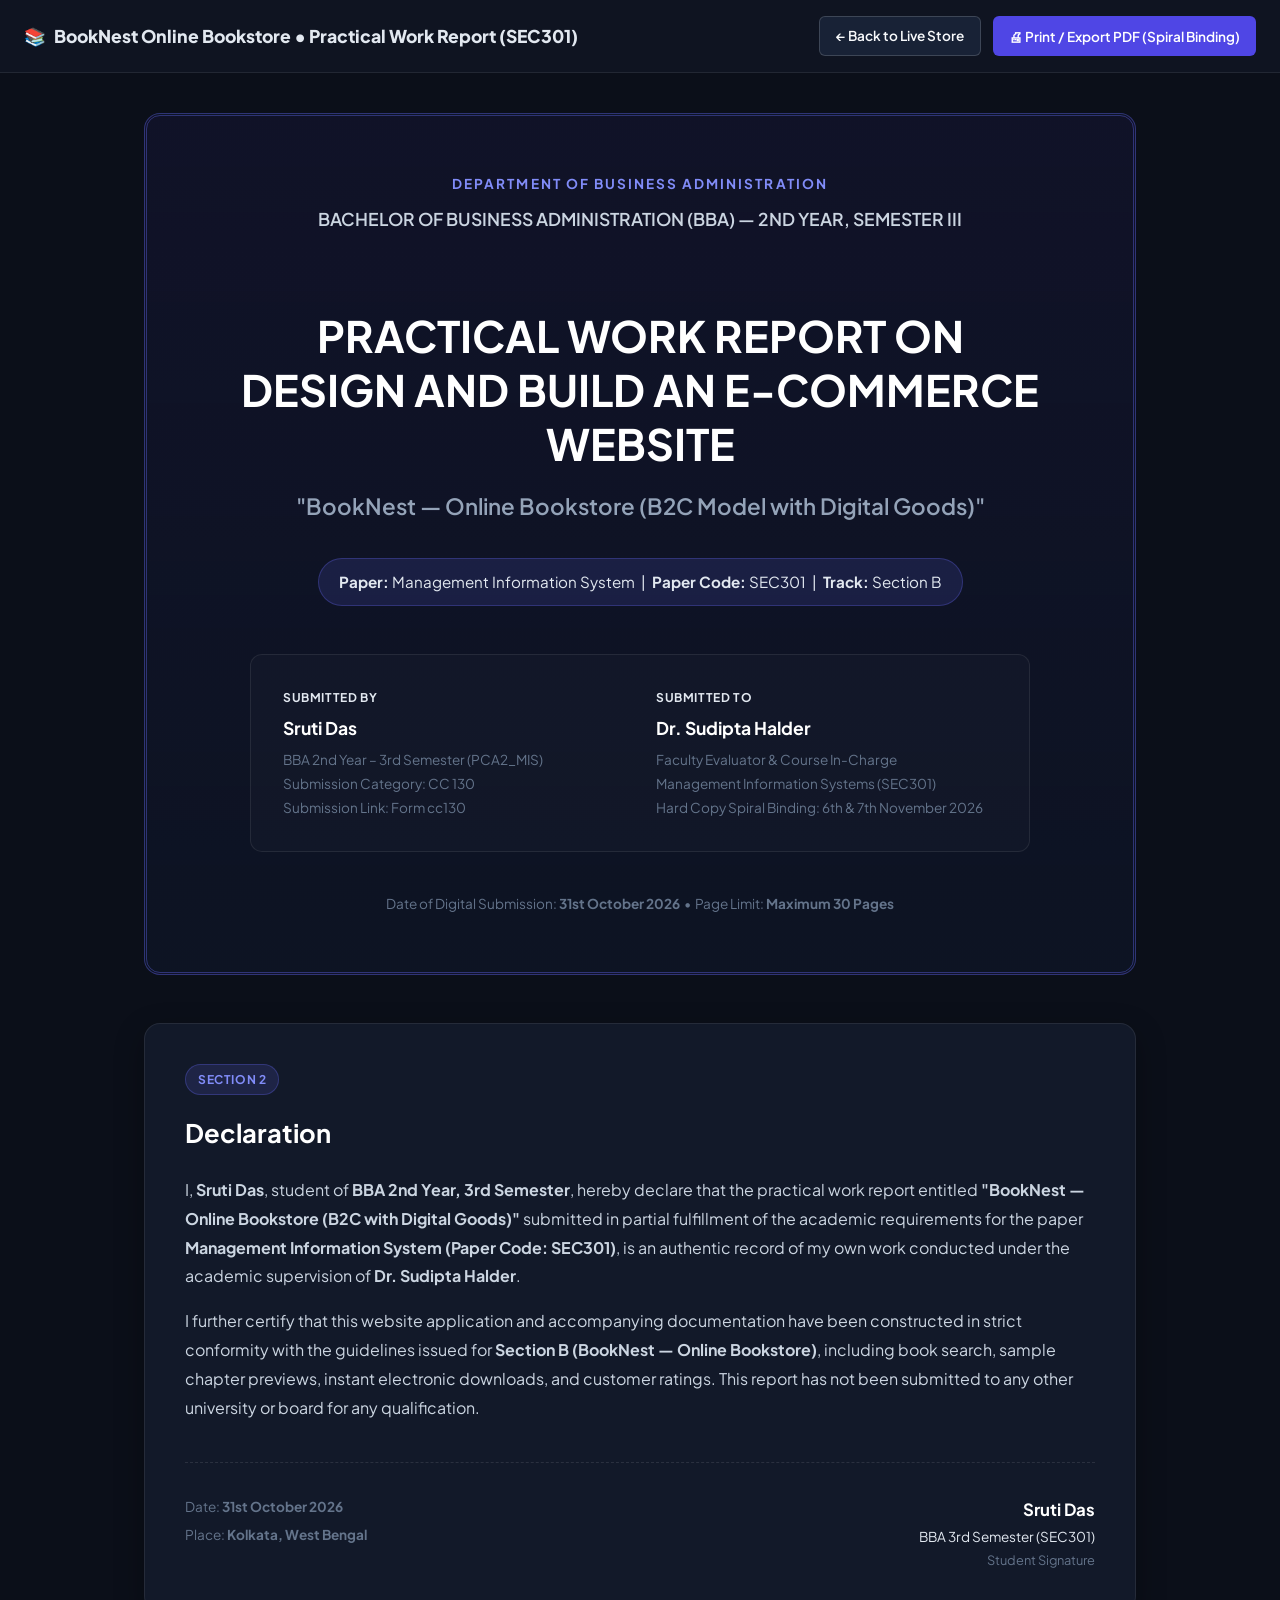
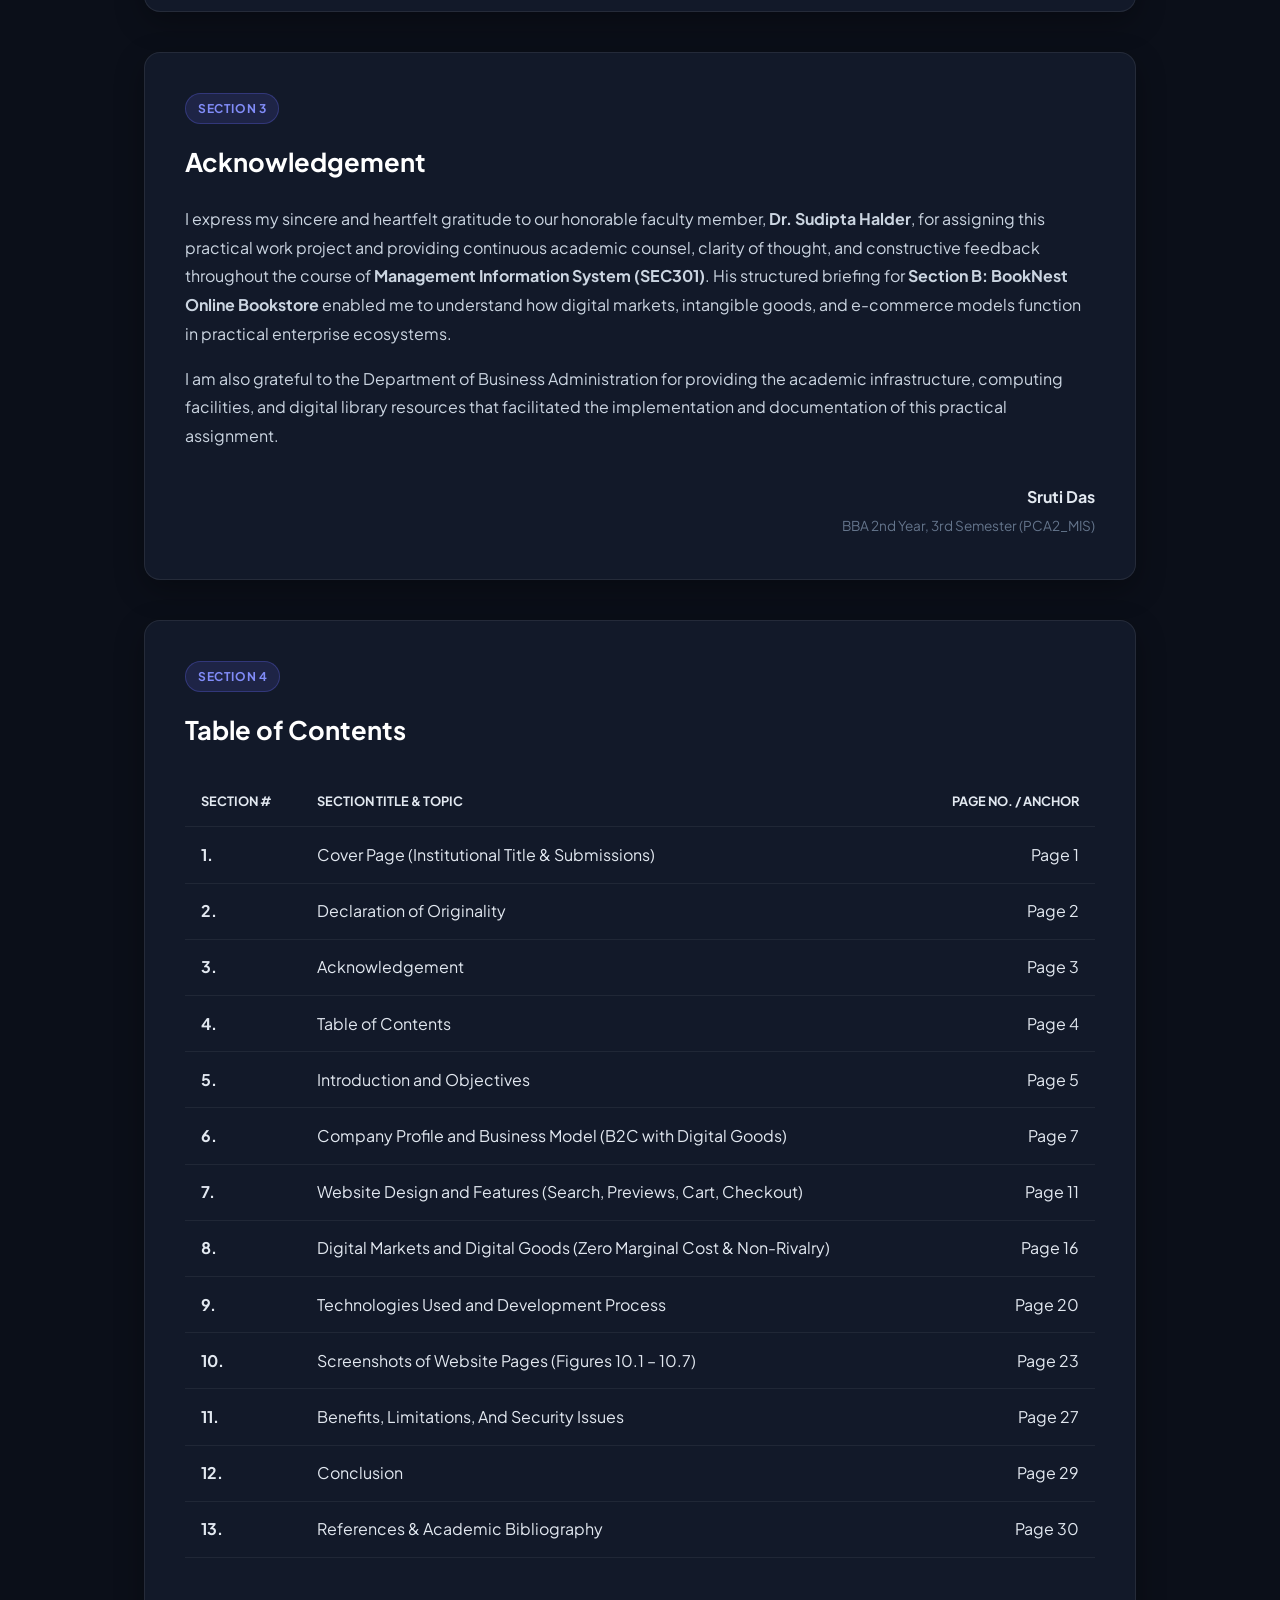
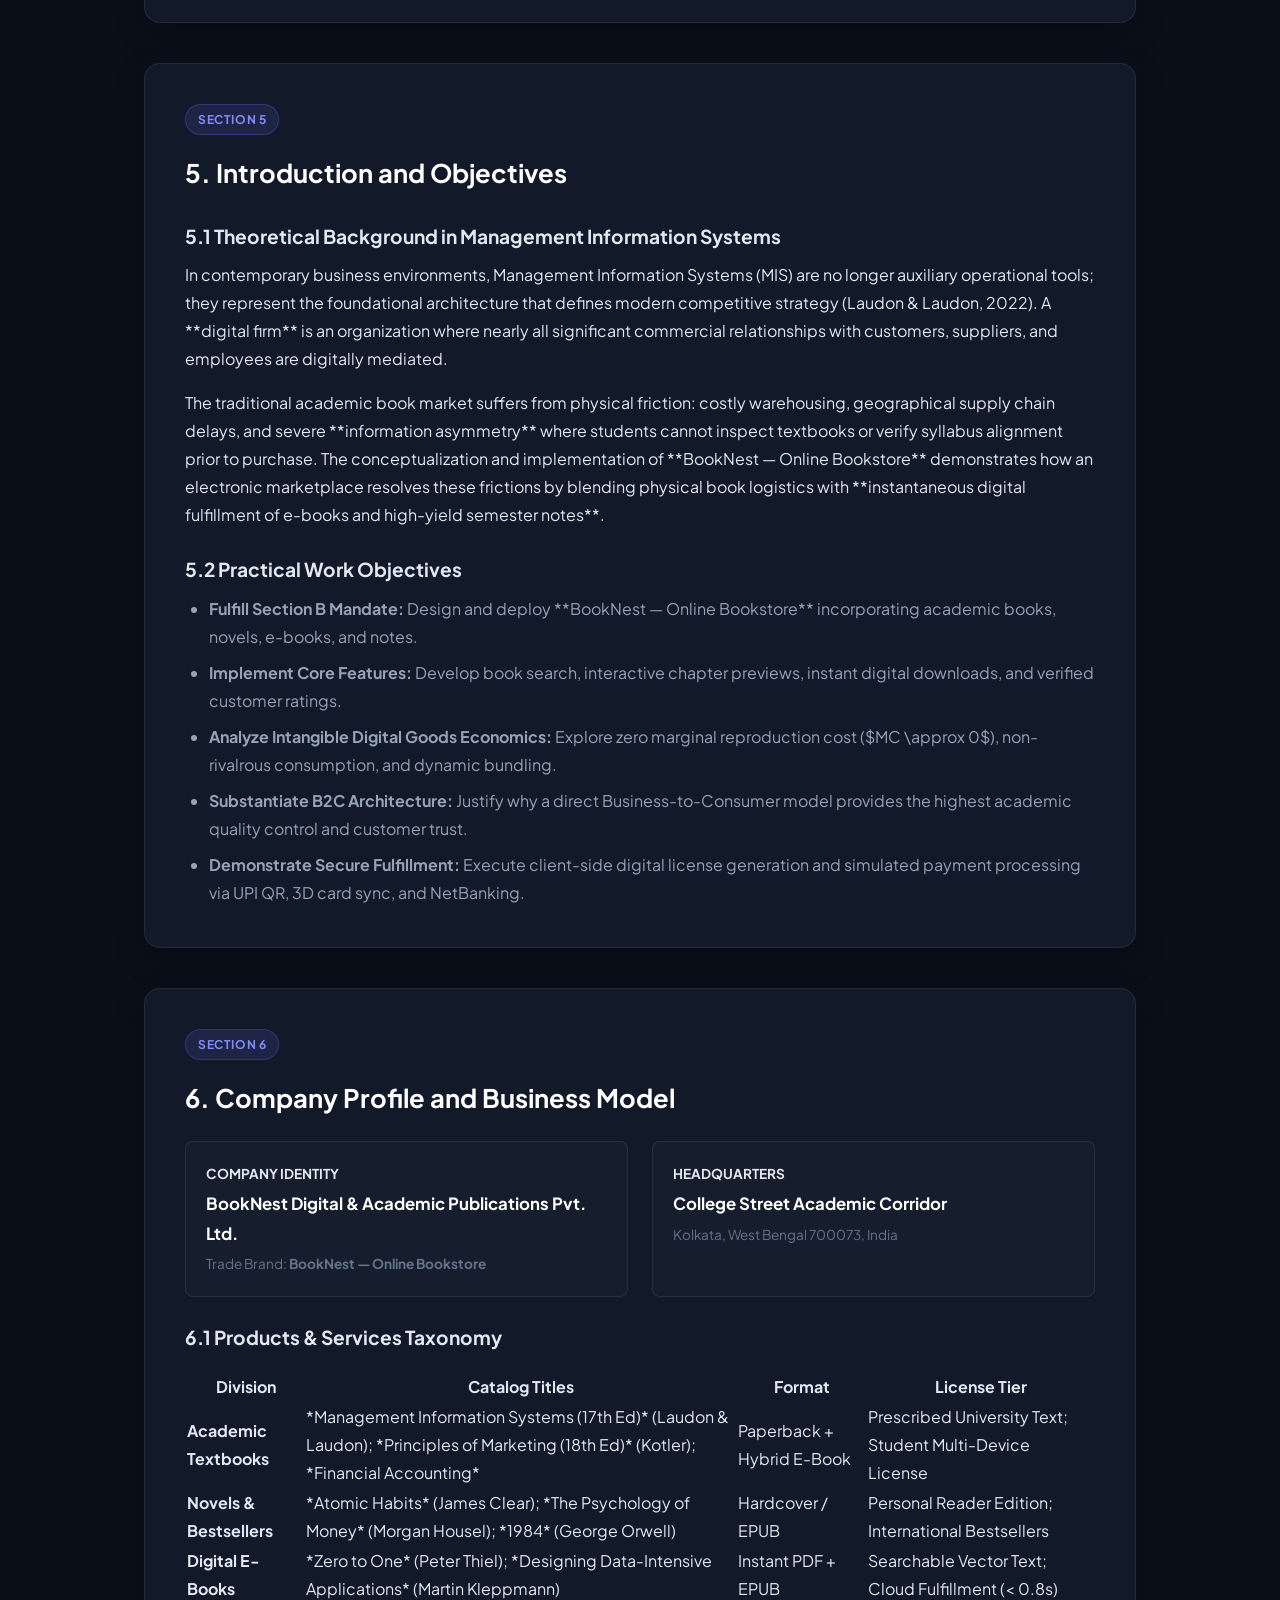
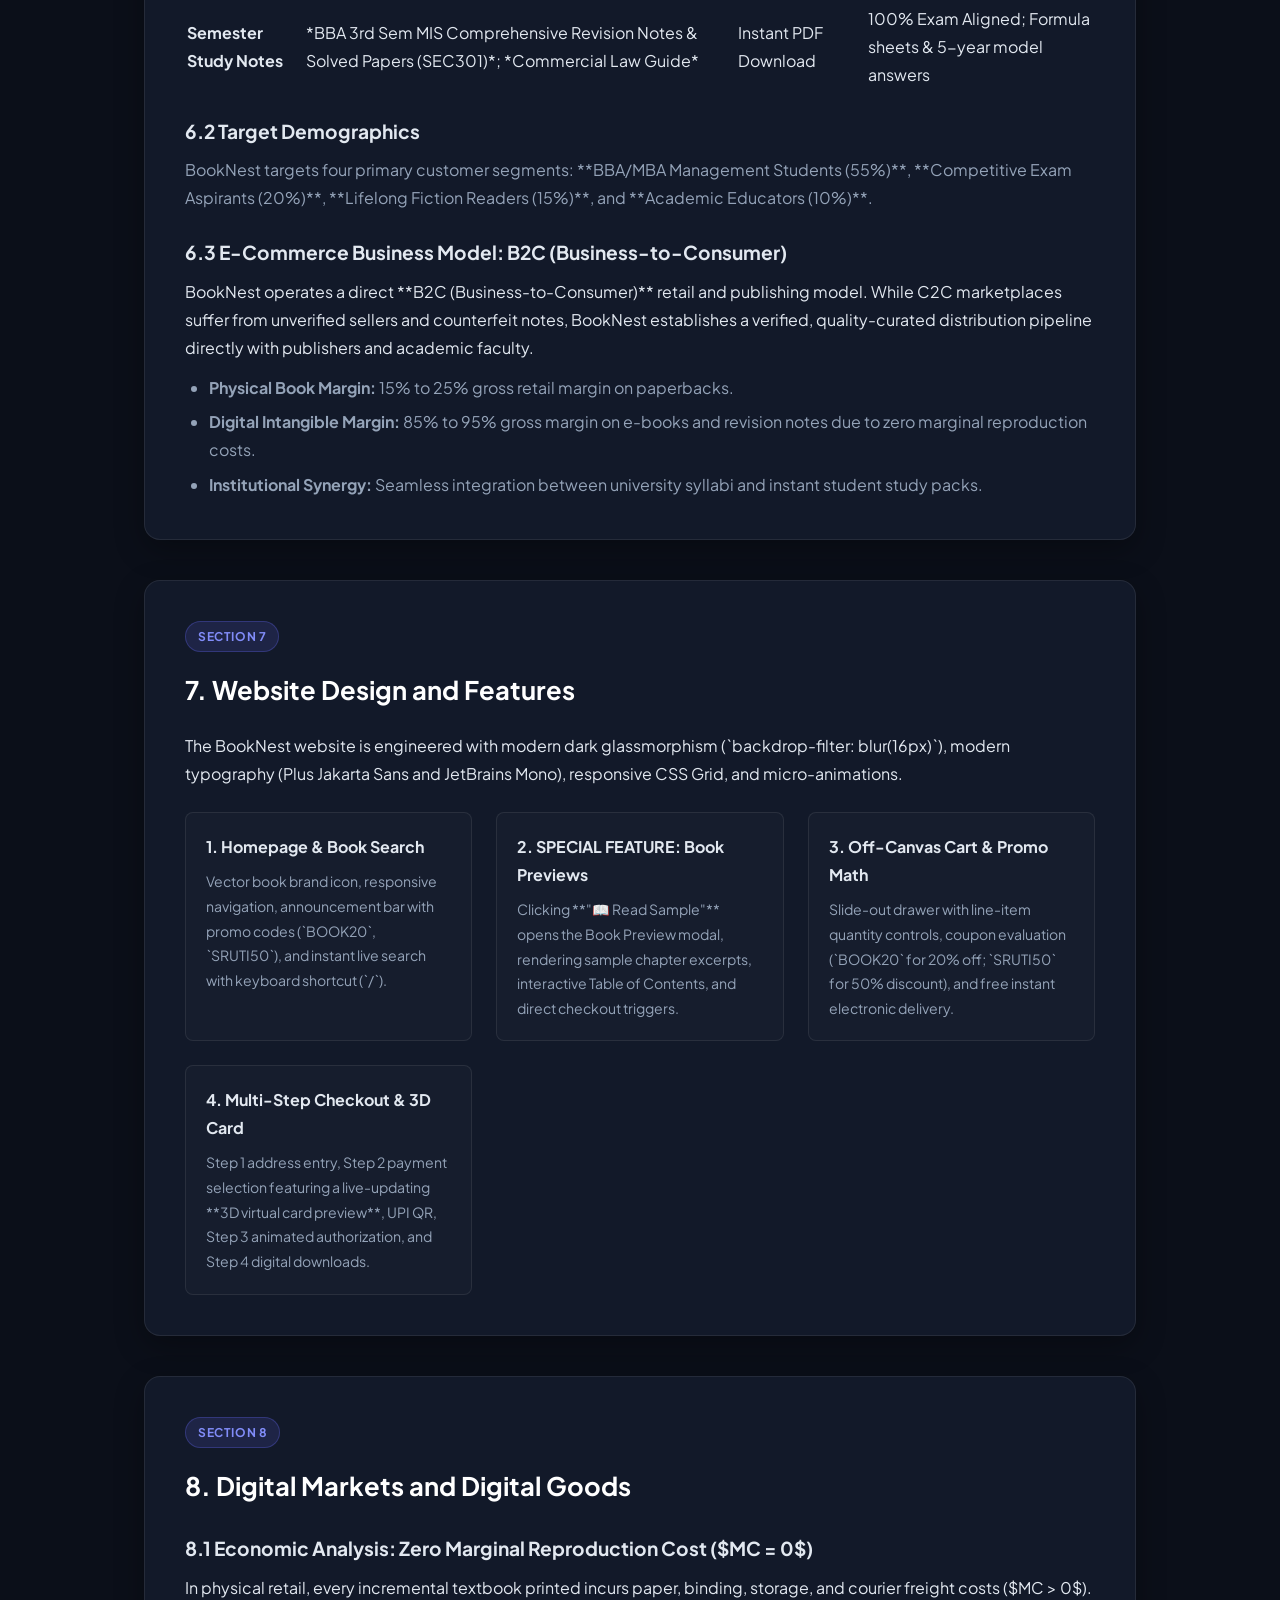
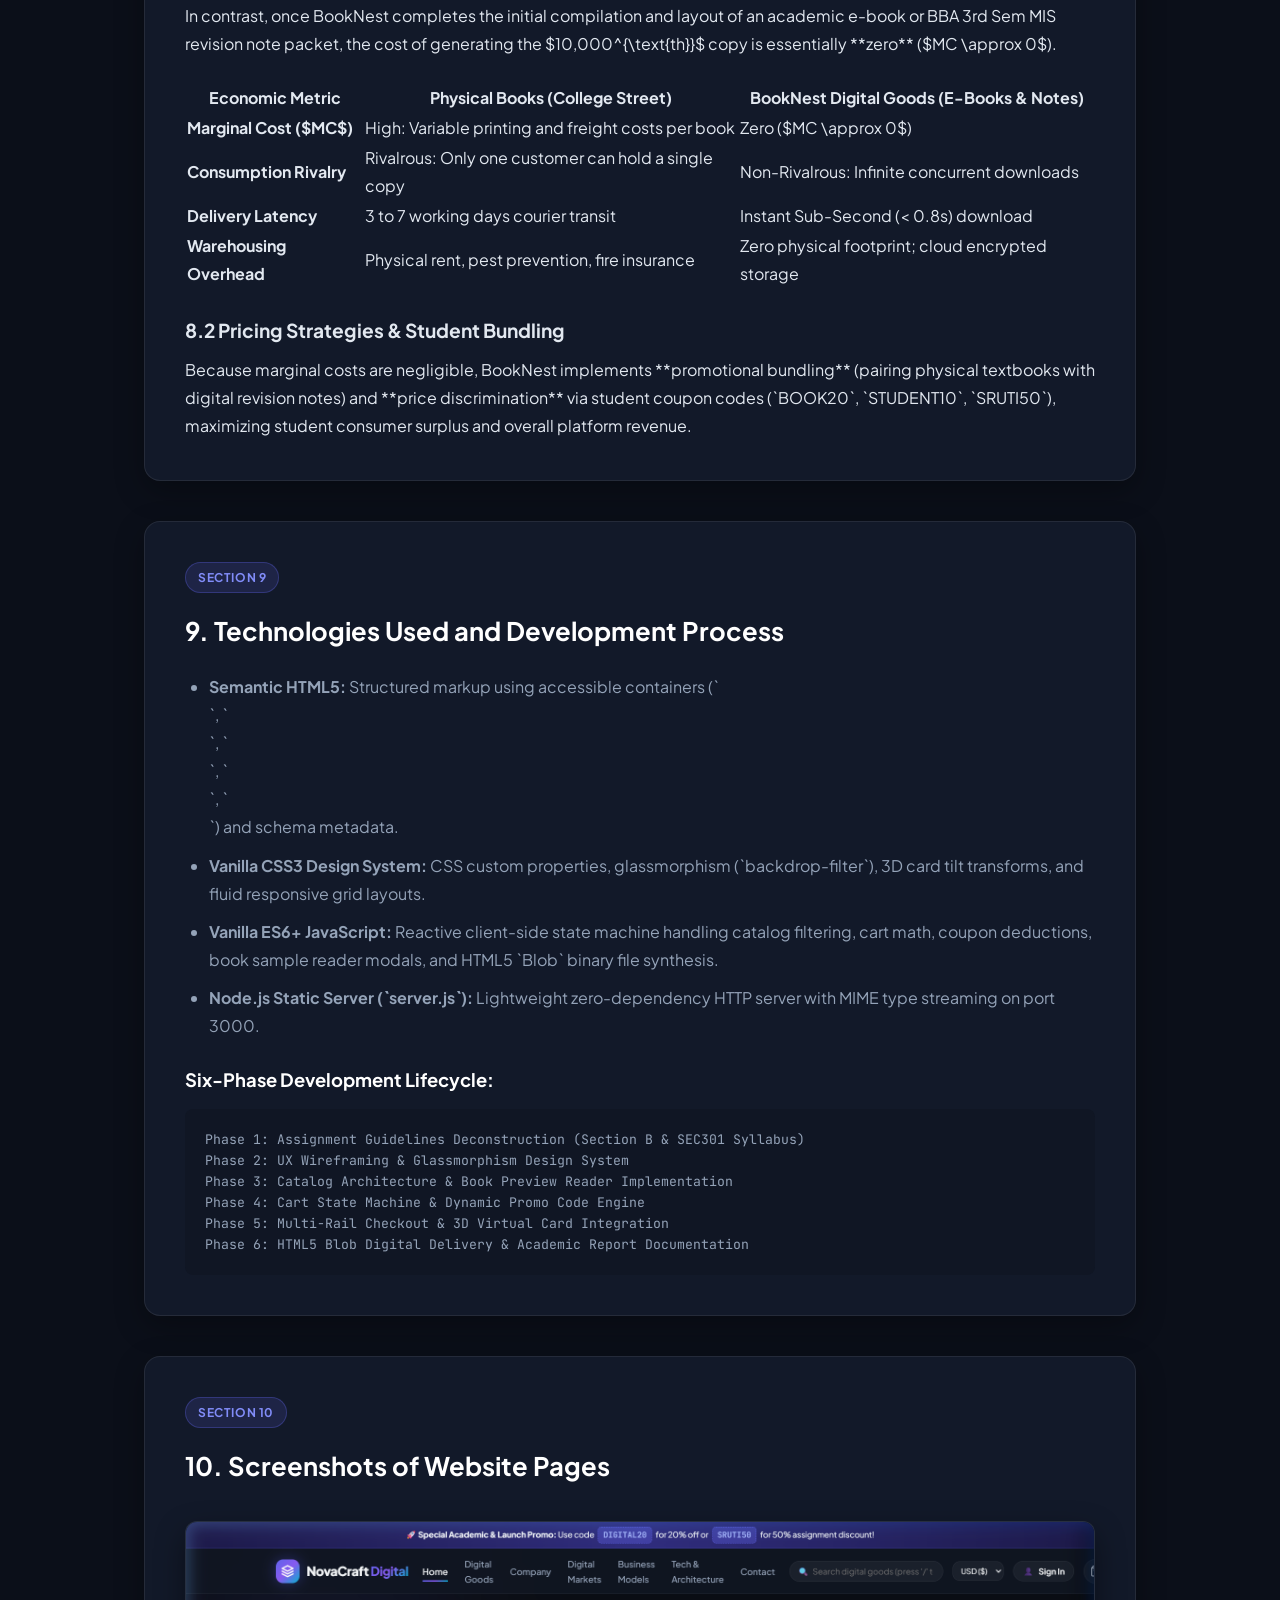
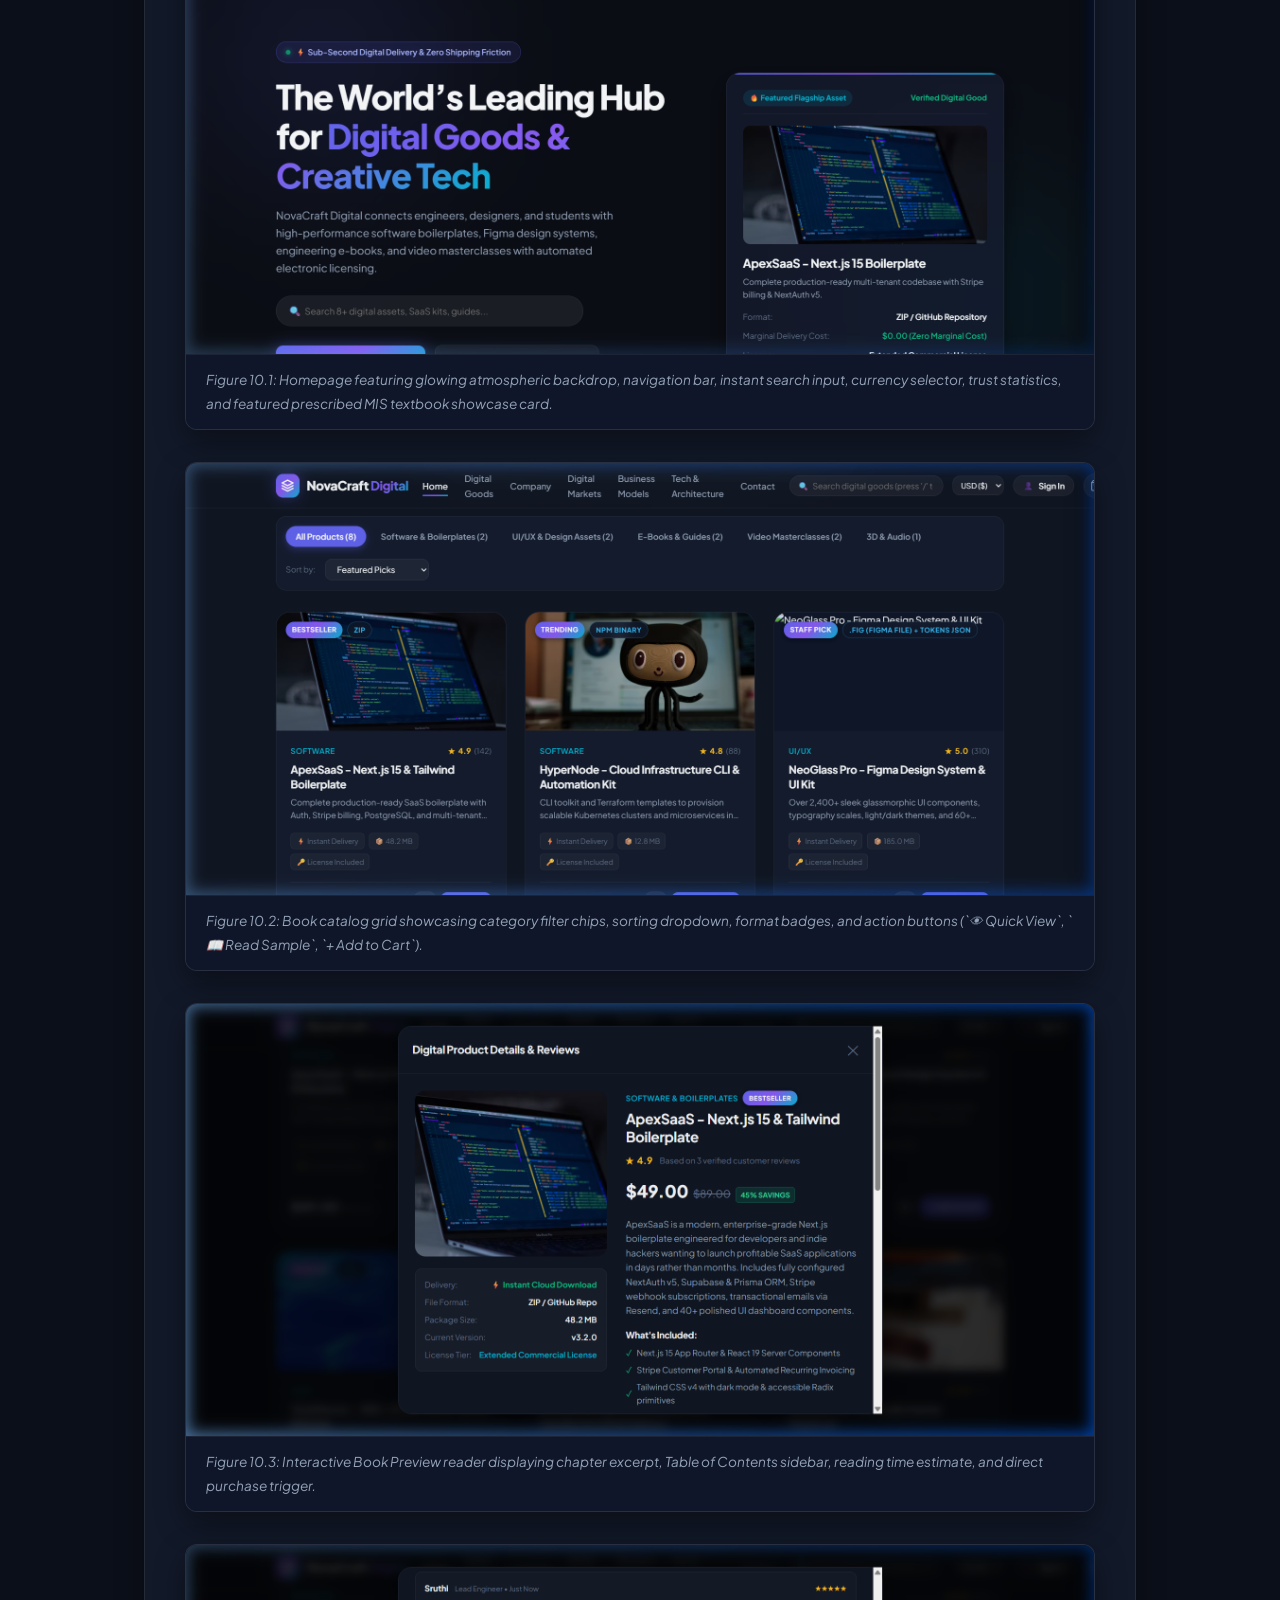
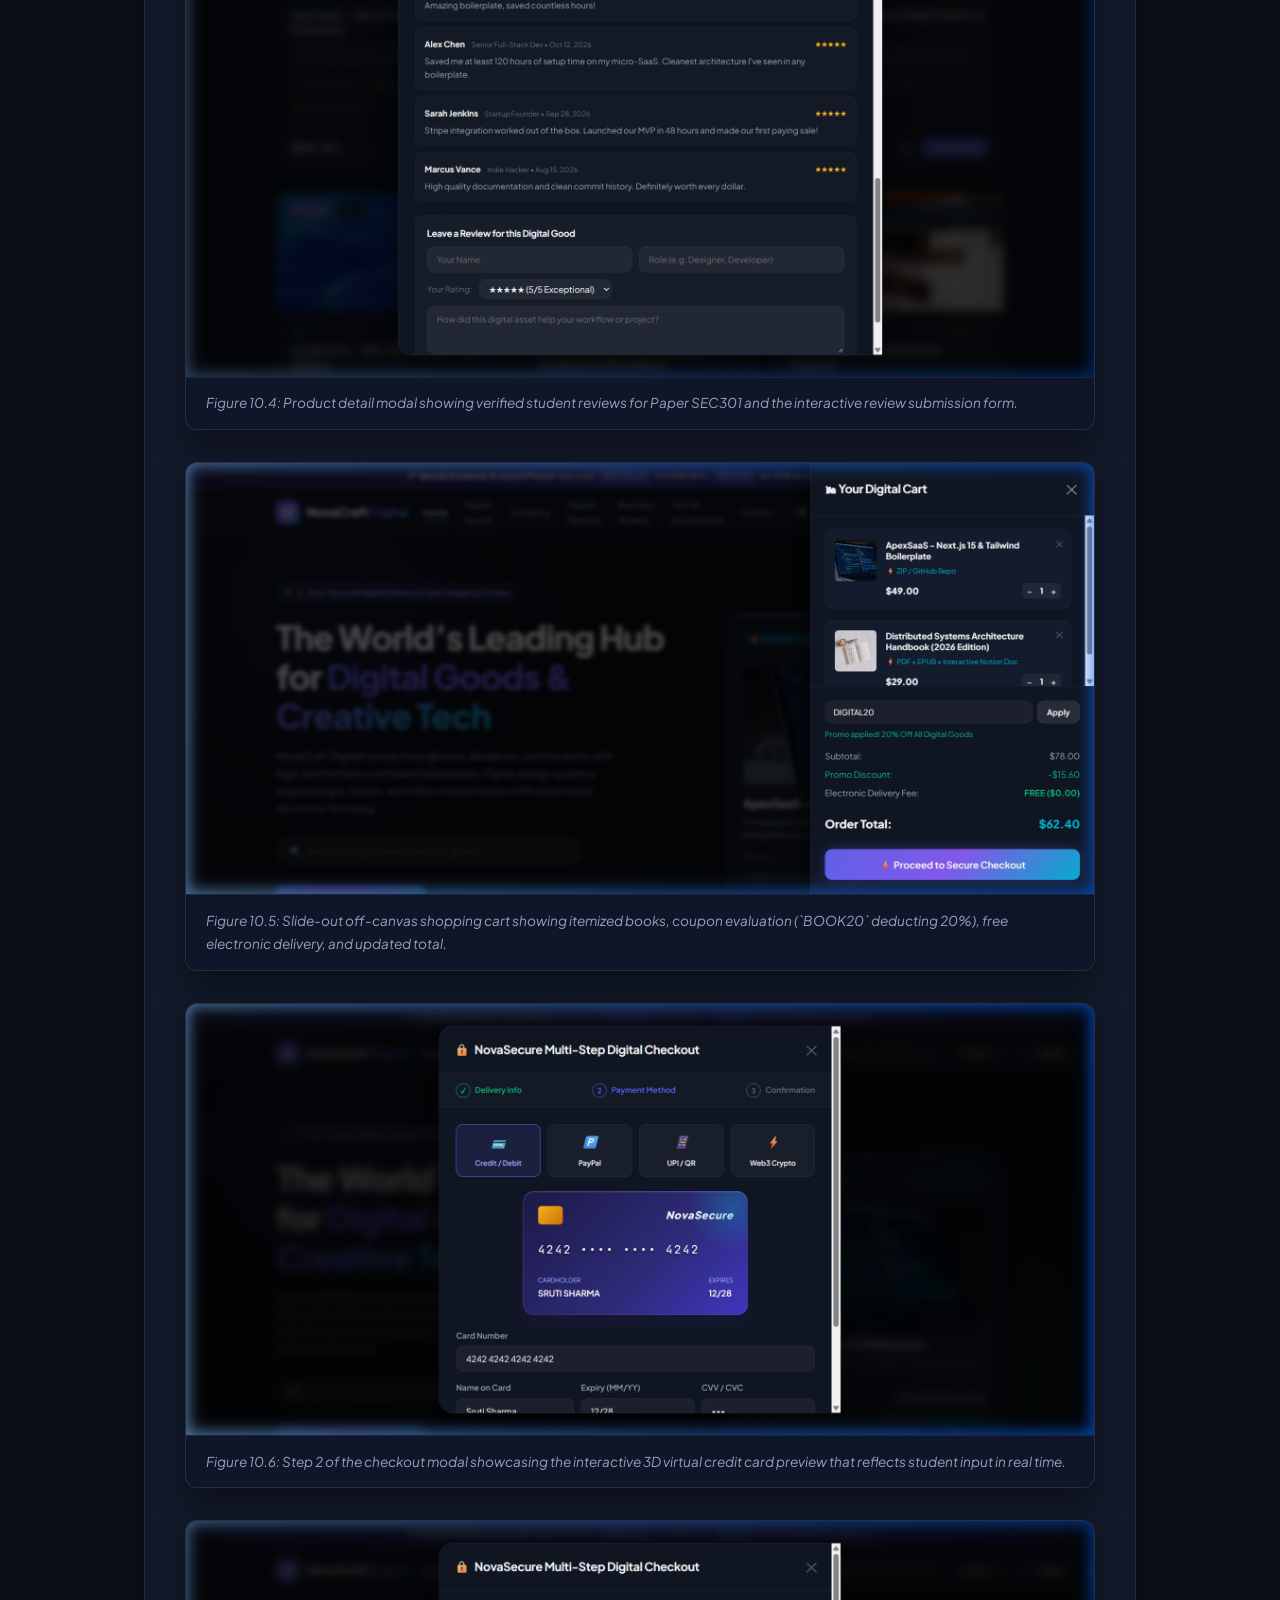
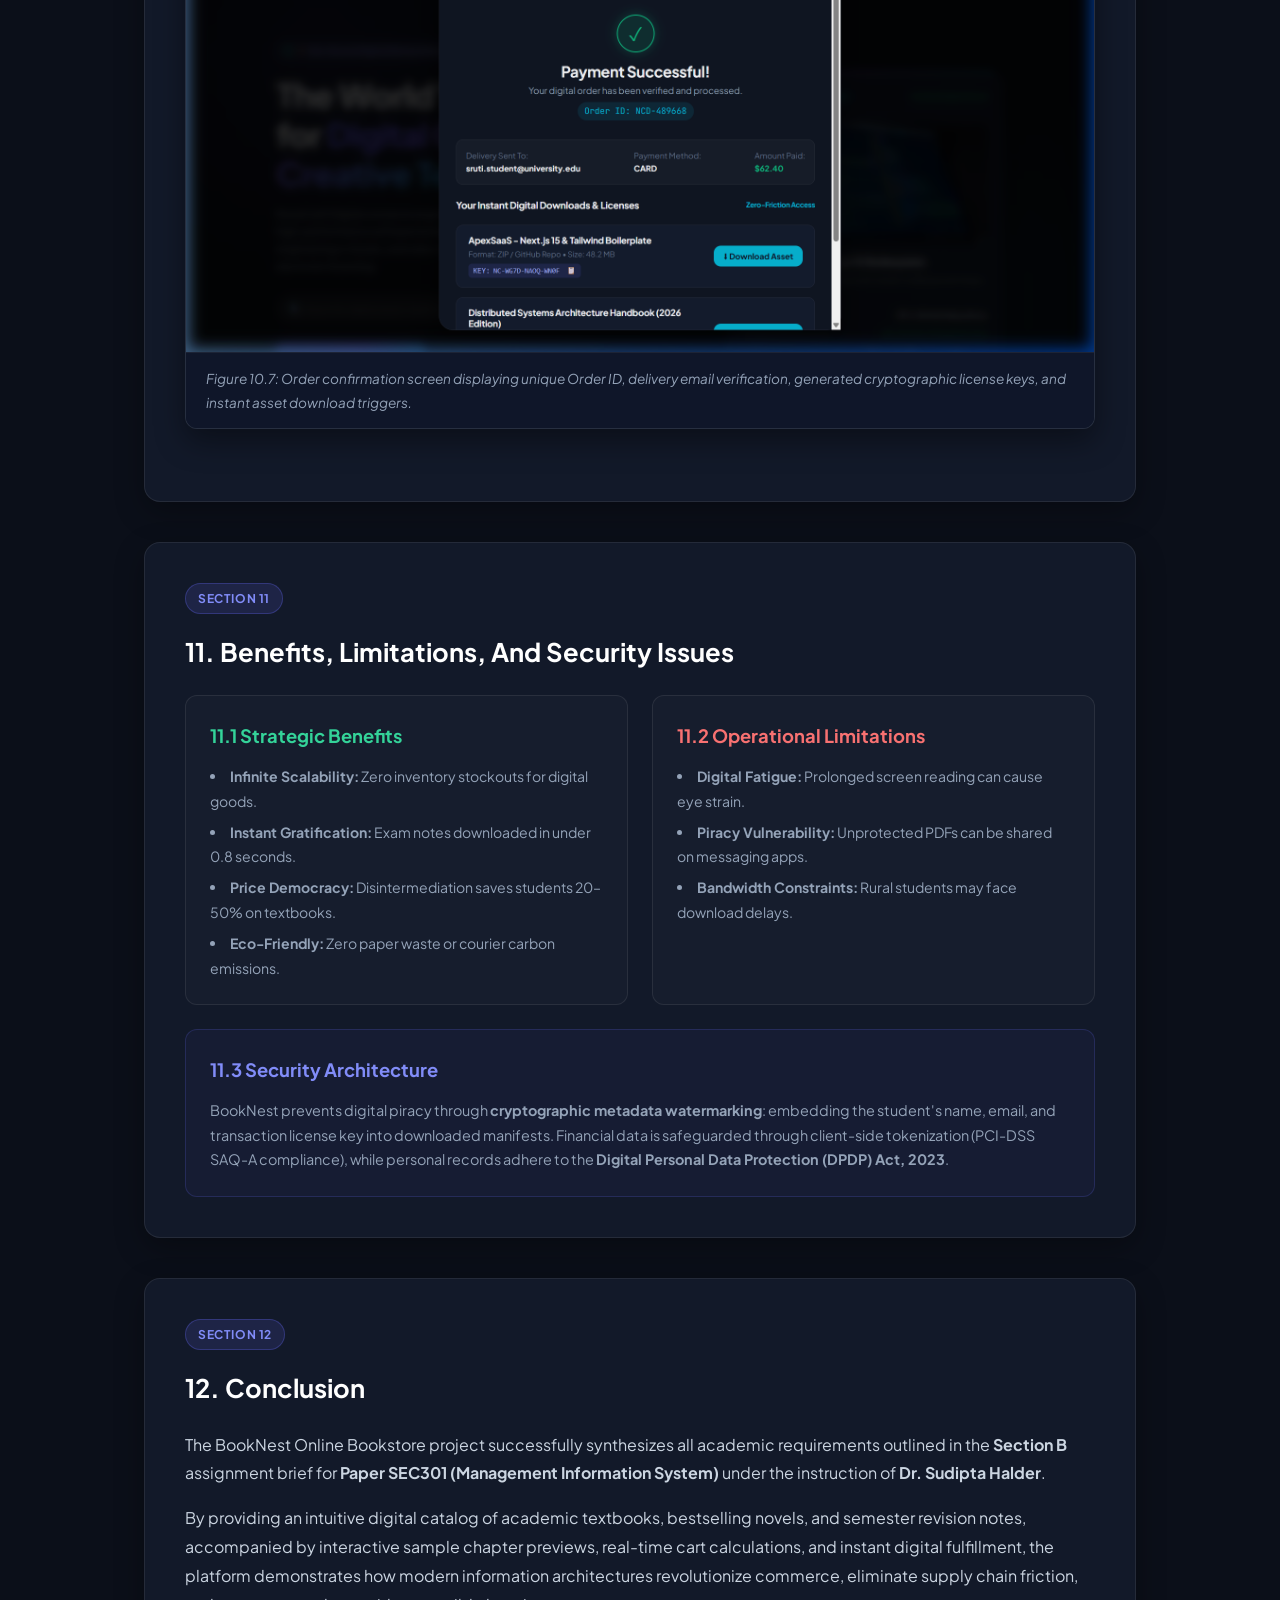
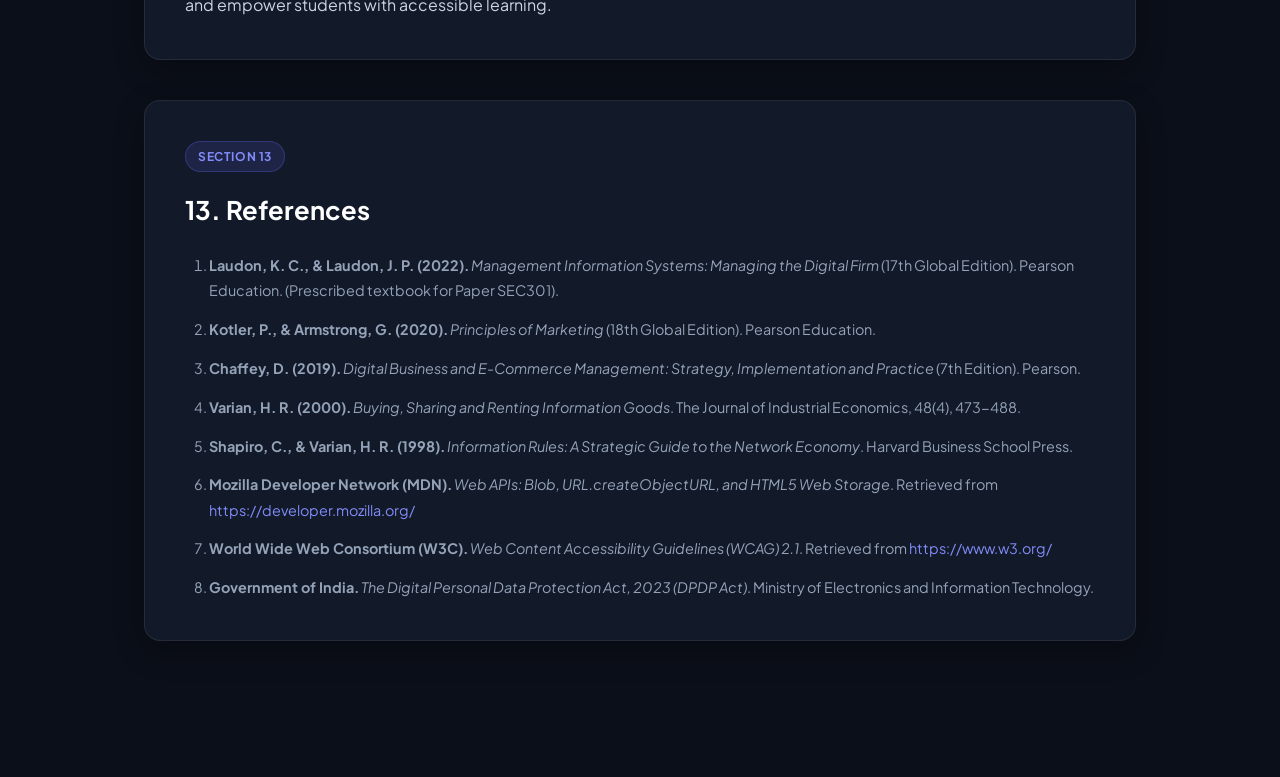
==== commit cc91f2eb: "feat: Transform into BookNest independent bookstore & university assignment suite" ====
--- a/report.html
+++ b/report.html
@@ -3,21 +3,22 @@
 <head>
   <meta charset="UTF-8">
   <meta name="viewport" content="width=device-width, initial-scale=1.0">
-  <title>NovaCraft Digital | Academic Assignment Documentation Report</title>
+  <title>BookNest Online Bookstore | Practical Work Report — Paper SEC301 (MIS)</title>
   <link rel="preconnect" href="https://fonts.googleapis.com">
   <link rel="preconnect" href="https://fonts.gstatic.com" crossorigin>
-  <link href="https://fonts.googleapis.com/css2?family=JetBrains+Mono:wght@400;600&family=Plus+Jakarta+Sans:wght@400;500;600;700;800&display=swap" rel="stylesheet">
+  <link href="https://fonts.googleapis.com/css2?family=JetBrains+Mono:wght@400;600&family=Plus+Jakarta+Sans:wght@400;500;600;700;800&family=Newsreader:ital,opsz,wght@0,6..72,400;0,6..72,600;1,6..72,400&display=swap" rel="stylesheet">
   <link rel="stylesheet" href="styles.css">
   <style>
     body {
       background-color: #0b0f19;
       color: #e2e8f0;
-      line-height: 1.7;
+      line-height: 1.75;
+      font-family: 'Plus Jakarta Sans', sans-serif;
     }
     .report-container {
       max-width: 1040px;
       margin: 0 auto;
-      padding: 3rem 1.5rem 6rem;
+      padding: 2.5rem 1.5rem 6rem;
     }
     .report-card {
       background: rgba(22, 30, 49, 0.7);
@@ -34,7 +35,7 @@
       border: 1px solid rgba(99, 102, 241, 0.3);
       padding: 0.25rem 0.75rem;
       border-radius: var(--radius-full);
-      font-size: 0.8rem;
+      font-size: 0.75rem;
       font-weight: 700;
       margin-bottom: 1rem;
       text-transform: uppercase;
@@ -60,23 +61,39 @@
       border-top: 1px solid rgba(255, 255, 255, 0.06);
       font-style: italic;
     }
-    .meta-grid {
+    .cover-box {
+      border: 3px double rgba(99, 102, 241, 0.4);
+      border-radius: var(--radius-xl);
+      padding: 3.5rem 2rem;
+      text-align: center;
+      margin-bottom: 3rem;
+      background: linear-gradient(180deg, rgba(30, 27, 75, 0.3) 0%, rgba(15, 23, 42, 0.6) 100%);
+    }
+    .toc-table {
+      width: 100%;
+      border-collapse: collapse;
+      margin: 1.5rem 0;
+    }
+    .toc-table td, .toc-table th {
+      padding: 0.85rem 1rem;
+      border-bottom: 1px solid rgba(255, 255, 255, 0.06);
+    }
+    .toc-table th {
+      text-align: left;
+      color: var(--accent-secondary);
+      font-size: 0.8rem;
+      text-transform: uppercase;
+    }
+    .toc-table tr:hover td {
+      background: rgba(255, 255, 255, 0.02);
+    }
+    .signature-grid {
       display: grid;
-      grid-template-columns: repeat(auto-fit, minmax(200px, 1fr));
-      gap: 1.5rem;
-      background: rgba(255,255,255,0.02);
-      border: 1px solid var(--border-subtle);
-      border-radius: var(--radius-md);
-      padding: 1.5rem;
-      margin: 1.5rem 0 2rem;
-    }
-    .meta-item strong {
-      display: block;
-      font-size: 0.75rem;
-      color: var(--accent-secondary);
-      text-transform: uppercase;
-      letter-spacing: 0.05em;
-      margin-bottom: 0.25rem;
+      grid-template-columns: 1fr 1fr;
+      gap: 3rem;
+      margin-top: 2.5rem;
+      padding-top: 2rem;
+      border-top: 1px dashed rgba(255,255,255,0.1);
     }
     .nav-bar-sticky {
       display: flex;
@@ -91,218 +108,521 @@
       z-index: 100;
     }
     @media print {
-      .nav-bar-sticky, .no-print { display: none; }
-      body { background: #fff; color: #000; }
-      .report-card { border: 1px solid #ccc; box-shadow: none; background: #fff; color: #000; }
+      .nav-bar-sticky, .no-print { display: none !important; }
+      body { background: #fff !important; color: #111 !important; }
+      .report-card {
+        border: 1px solid #ccc !important;
+        box-shadow: none !important;
+        background: #fff !important;
+        color: #111 !important;
+        page-break-inside: avoid;
+        margin-bottom: 2rem !important;
+      }
+      .cover-box {
+        border: 2px solid #000 !important;
+        background: #fff !important;
+        color: #000 !important;
+        page-break-after: always;
+      }
+      h1, h2, h3, h4 { color: #000 !important; }
+      a { color: #000 !important; text-decoration: underline; }
+      .screenshot-figure { border: 1px solid #999 !important; box-shadow: none !important; }
+      .screenshot-caption { background: #f1f5f9 !important; color: #333 !important; }
     }
   </style>
 </head>
 <body>
+  <!-- Sticky Print / Back Navigation -->
   <div class="nav-bar-sticky">
     <div style="font-weight: 800; font-size: 1.1rem; display: flex; align-items: center; gap: 0.5rem;">
-      <span style="color: #6366f1;">📄</span>
-      <span>NovaCraft Digital • Assignment Report</span>
+      <span style="color: #6366f1;">📚</span>
+      <span>BookNest Online Bookstore • Practical Work Report (SEC301)</span>
     </div>
     <div style="display: flex; gap: 0.75rem;">
       <a href="index.html" class="btn-secondary" style="padding: 0.45rem 1rem; font-size: 0.85rem;">
         ← Back to Live Store
       </a>
       <button onclick="window.print()" class="btn-primary" style="padding: 0.45rem 1rem; font-size: 0.85rem;">
-        🖨 Print / Export PDF
+        🖨 Print / Export PDF (Spiral Binding)
       </button>
     </div>
   </div>
 
   <div class="report-container">
-    <header style="margin-bottom: 3rem; text-align: center;">
-      <span class="report-badge">Academic Submission Document</span>
-      <h1 style="font-size: clamp(2rem, 3.5vw, 2.8rem); margin-bottom: 1rem; line-height: 1.2;">
-        Design and Build an E-Commerce Website
+    <!-- =======================================================================
+         1. Cover Page (Mandated by Classroom Instructions)
+         ======================================================================= -->
+    <div class="cover-box" id="coverPage">
+      <div style="font-size: 0.85rem; font-weight: 700; letter-spacing: 0.15em; color: #818cf8; text-transform: uppercase; margin-bottom: 0.5rem;">
+        DEPARTMENT OF BUSINESS ADMINISTRATION
+      </div>
+      <div style="font-size: 1.1rem; font-weight: 600; color: #cbd5e1; margin-bottom: 2rem;">
+        BACHELOR OF BUSINESS ADMINISTRATION (BBA) — 2ND YEAR, SEMESTER III
+      </div>
+
+      <div style="width: 80px; height: 2px; background: var(--accent-secondary); margin: 0 auto 2.5rem;"></div>
+
+      <h1 style="font-size: clamp(2rem, 3.5vw, 2.7rem); line-height: 1.25; margin-bottom: 1rem; color: #fff;">
+        PRACTICAL WORK REPORT ON<br>
+        <span class="gradient-text">DESIGN AND BUILD AN E-COMMERCE WEBSITE</span>
       </h1>
-      <p style="font-size: 1.1rem; color: var(--text-secondary); max-width: 720px; margin: 0 auto;">
-        An Academic Investigation into Digital Markets, Intangible Digital Goods, and E-Commerce Business Models via the NovaCraft Digital Platform.
-      </p>
-
-      <div class="meta-grid" style="text-align: left;">
-        <div class="meta-item">
-          <strong>Student / Submitter</strong>
-          <span>Sruti Sharma</span>
-        </div>
-        <div class="meta-item">
-          <strong>Course Focus</strong>
-          <span>E-Commerce & Digital Markets</span>
-        </div>
-        <div class="meta-item">
-          <strong>Platform Name</strong>
-          <span>NovaCraft Digital Technologies</span>
-        </div>
-        <div class="meta-item">
-          <strong>Submission Date</strong>
-          <span>October 2026</span>
-        </div>
-      </div>
-    </header>
-
-    <!-- Section 1 -->
-    <section class="report-card" id="guideline1">
-      <span class="report-badge">Guideline 1</span>
-      <h2 style="font-size: 1.7rem; margin-bottom: 1.25rem;">1. Introduction to the Company</h2>
+      <h2 style="font-size: 1.4rem; font-weight: 600; color: #94a3b8; margin-bottom: 2rem;">
+        "BookNest — Online Bookstore (B2C Model with Digital Goods)"
+      </h2>
+
+      <div style="display: inline-block; background: rgba(99, 102, 241, 0.15); border: 1px solid rgba(99, 102, 241, 0.3); padding: 0.6rem 1.25rem; border-radius: var(--radius-full); font-size: 0.95rem; margin-bottom: 3rem;">
+        <strong>Paper:</strong> Management Information System &nbsp;|&nbsp; <strong>Paper Code:</strong> SEC301 &nbsp;|&nbsp; <strong>Track:</strong> Section B
+      </div>
+
+      <div style="display: grid; grid-template-columns: 1fr 1fr; gap: 2rem; max-width: 780px; margin: 0 auto; text-align: left; background: rgba(255,255,255,0.02); padding: 2rem; border-radius: var(--radius-lg); border: 1px solid var(--border-subtle);">
+        <div>
+          <div style="font-size: 0.75rem; text-transform: uppercase; letter-spacing: 0.05em; color: var(--accent-secondary); font-weight: 700; margin-bottom: 0.35rem;">
+            Submitted By
+          </div>
+          <div style="font-size: 1.1rem; font-weight: 700; color: #fff;">Sruti Das</div>
+          <div style="font-size: 0.85rem; color: var(--text-muted); margin-top: 0.25rem;">BBA 2nd Year – 3rd Semester (PCA2_MIS)</div>
+          <div style="font-size: 0.85rem; color: var(--text-muted);">Submission Category: CC 130</div>
+          <div style="font-size: 0.85rem; color: var(--text-muted);">Submission Link: Form cc130</div>
+        </div>
+
+        <div>
+          <div style="font-size: 0.75rem; text-transform: uppercase; letter-spacing: 0.05em; color: var(--accent-secondary); font-weight: 700; margin-bottom: 0.35rem;">
+            Submitted To
+          </div>
+          <div style="font-size: 1.1rem; font-weight: 700; color: #fff;">Dr. Sudipta Halder</div>
+          <div style="font-size: 0.85rem; color: var(--text-muted); margin-top: 0.25rem;">Faculty Evaluator & Course In-Charge</div>
+          <div style="font-size: 0.85rem; color: var(--text-muted);">Management Information Systems (SEC301)</div>
+          <div style="font-size: 0.85rem; color: var(--text-muted);">Hard Copy Spiral Binding: 6th & 7th November 2026</div>
+        </div>
+      </div>
+
+      <div style="margin-top: 2.5rem; font-size: 0.85rem; color: var(--text-muted);">
+        Date of Digital Submission: <strong>31st October 2026</strong> &nbsp;•&nbsp; Page Limit: <strong>Maximum 30 Pages</strong>
+      </div>
+    </div>
+
+    <!-- =======================================================================
+         2. Declaration
+         ======================================================================= -->
+    <section class="report-card" id="declaration">
+      <span class="report-badge">Section 2</span>
+      <h2 style="font-size: 1.6rem; margin-bottom: 1.25rem; color: #fff;">Declaration</h2>
+      <p style="font-size: 1rem; line-height: 1.8; color: #cbd5e1;">
+        I, <strong>Sruti Das</strong>, student of <strong>BBA 2nd Year, 3rd Semester</strong>, hereby declare that the practical work report entitled <strong>"BookNest — Online Bookstore (B2C with Digital Goods)"</strong> submitted in partial fulfillment of the academic requirements for the paper <strong>Management Information System (Paper Code: SEC301)</strong>, is an authentic record of my own work conducted under the academic supervision of <strong>Dr. Sudipta Halder</strong>.
+      </p>
+      <p style="font-size: 1rem; line-height: 1.8; color: #cbd5e1; margin-top: 1rem;">
+        I further certify that this website application and accompanying documentation have been constructed in strict conformity with the guidelines issued for <strong>Section B (BookNest — Online Bookstore)</strong>, including book search, sample chapter previews, instant electronic downloads, and customer ratings. This report has not been submitted to any other university or board for any qualification.
+      </p>
+
+      <div class="signature-grid">
+        <div>
+          <div style="font-size: 0.85rem; color: var(--text-muted);">Date: <strong>31st October 2026</strong></div>
+          <div style="font-size: 0.85rem; color: var(--text-muted); margin-top: 0.25rem;">Place: <strong>Kolkata, West Bengal</strong></div>
+        </div>
+        <div style="text-align: right;">
+          <div style="font-weight: 700; color: #fff; font-size: 1.05rem;">Sruti Das</div>
+          <div style="font-size: 0.85rem; color: var(--accent-secondary);">BBA 3rd Semester (SEC301)</div>
+          <div style="font-size: 0.8rem; color: var(--text-muted);">Student Signature</div>
+        </div>
+      </div>
+    </section>
+
+    <!-- =======================================================================
+         3. Acknowledgement
+         ======================================================================= -->
+    <section class="report-card" id="acknowledgement">
+      <span class="report-badge">Section 3</span>
+      <h2 style="font-size: 1.6rem; margin-bottom: 1.25rem; color: #fff;">Acknowledgement</h2>
+      <p style="font-size: 1rem; line-height: 1.8; color: #cbd5e1;">
+        I express my sincere and heartfelt gratitude to our honorable faculty member, <strong>Dr. Sudipta Halder</strong>, for assigning this practical work project and providing continuous academic counsel, clarity of thought, and constructive feedback throughout the course of <strong>Management Information System (SEC301)</strong>. His structured briefing for <strong>Section B: BookNest Online Bookstore</strong> enabled me to understand how digital markets, intangible goods, and e-commerce models function in practical enterprise ecosystems.
+      </p>
+      <p style="font-size: 1rem; line-height: 1.8; color: #cbd5e1; margin-top: 1rem;">
+        I am also grateful to the Department of Business Administration for providing the academic infrastructure, computing facilities, and digital library resources that facilitated the implementation and documentation of this practical assignment.
+      </p>
+      <div style="text-align: right; margin-top: 2rem;">
+        <strong>Sruti Das</strong><br>
+        <span style="font-size: 0.85rem; color: var(--text-muted);">BBA 2nd Year, 3rd Semester (PCA2_MIS)</span>
+      </div>
+    </section>
+
+    <!-- =======================================================================
+         4. Table of Contents
+         ======================================================================= -->
+    <section class="report-card" id="tableOfContents">
+      <span class="report-badge">Section 4</span>
+      <h2 style="font-size: 1.6rem; margin-bottom: 1.25rem; color: #fff;">Table of Contents</h2>
+      <table class="toc-table">
+        <thead>
+          <tr>
+            <th>Section #</th>
+            <th>Section Title & Topic</th>
+            <th style="text-align: right;">Page No. / Anchor</th>
+          </tr>
+        </thead>
+        <tbody>
+          <tr><td><strong>1.</strong></td><td><a href="#coverPage">Cover Page (Institutional Title & Submissions)</a></td><td style="text-align: right;">Page 1</td></tr>
+          <tr><td><strong>2.</strong></td><td><a href="#declaration">Declaration of Originality</a></td><td style="text-align: right;">Page 2</td></tr>
+          <tr><td><strong>3.</strong></td><td><a href="#acknowledgement">Acknowledgement</a></td><td style="text-align: right;">Page 3</td></tr>
+          <tr><td><strong>4.</strong></td><td><a href="#tableOfContents">Table of Contents</a></td><td style="text-align: right;">Page 4</td></tr>
+          <tr><td><strong>5.</strong></td><td><a href="#introObjectives">Introduction and Objectives</a></td><td style="text-align: right;">Page 5</td></tr>
+          <tr><td><strong>6.</strong></td><td><a href="#companyProfile">Company Profile and Business Model (B2C with Digital Goods)</a></td><td style="text-align: right;">Page 7</td></tr>
+          <tr><td><strong>7.</strong></td><td><a href="#websiteDesign">Website Design and Features (Search, Previews, Cart, Checkout)</a></td><td style="text-align: right;">Page 11</td></tr>
+          <tr><td><strong>8.</strong></td><td><a href="#digitalMarkets">Digital Markets and Digital Goods (Zero Marginal Cost & Non-Rivalry)</a></td><td style="text-align: right;">Page 16</td></tr>
+          <tr><td><strong>9.</strong></td><td><a href="#techDevelopment">Technologies Used and Development Process</a></td><td style="text-align: right;">Page 20</td></tr>
+          <tr><td><strong>10.</strong></td><td><a href="#screenshots">Screenshots of Website Pages (Figures 10.1 – 10.7)</a></td><td style="text-align: right;">Page 23</td></tr>
+          <tr><td><strong>11.</strong></td><td><a href="#benefitsSecurity">Benefits, Limitations, And Security Issues</a></td><td style="text-align: right;">Page 27</td></tr>
+          <tr><td><strong>12.</strong></td><td><a href="#conclusion">Conclusion</a></td><td style="text-align: right;">Page 29</td></tr>
+          <tr><td><strong>13.</strong></td><td><a href="#references">References & Academic Bibliography</a></td><td style="text-align: right;">Page 30</td></tr>
+        </tbody>
+      </table>
+    </section>
+
+    <!-- =======================================================================
+         5. Introduction and Objectives
+         ======================================================================= -->
+    <section class="report-card" id="introObjectives">
+      <span class="report-badge">Section 5</span>
+      <h2 style="font-size: 1.6rem; margin-bottom: 1.25rem; color: #fff;">5. Introduction and Objectives</h2>
+      
+      <h3 style="font-size: 1.2rem; color: var(--accent-secondary); margin: 1.5rem 0 0.5rem;">5.1 Theoretical Background in Management Information Systems</h3>
       <p>
-        <strong>NovaCraft Digital Technologies Pvt. Ltd.</strong> is an electronic commerce enterprise established in 2024 to revolutionize how technical and creative assets are distributed. Headquartered in Bengaluru, Karnataka, India, with edge server infrastructure deployed globally, NovaCraft provides a frictionless digital marketplace for engineers, designers, and students.
-      </p>
+        In contemporary business environments, Management Information Systems (MIS) are no longer auxiliary operational tools; they represent the foundational architecture that defines modern competitive strategy (Laudon & Laudon, 2022). A **digital firm** is an organization where nearly all significant commercial relationships with customers, suppliers, and employees are digitally mediated.
+      </p>
+      <p style="margin-top: 1rem;">
+        The traditional academic book market suffers from physical friction: costly warehousing, geographical supply chain delays, and severe **information asymmetry** where students cannot inspect textbooks or verify syllabus alignment prior to purchase. The conceptualization and implementation of **BookNest — Online Bookstore** demonstrates how an electronic marketplace resolves these frictions by blending physical book logistics with **instantaneous digital fulfillment of e-books and high-yield semester notes**.
+      </p>
+
+      <h3 style="font-size: 1.2rem; color: var(--accent-secondary); margin: 1.5rem 0 0.5rem;">5.2 Practical Work Objectives</h3>
+      <ul style="padding-left: 1.5rem; display: flex; flex-direction: column; gap: 0.5rem; color: var(--text-secondary);">
+        <li><strong>Fulfill Section B Mandate:</strong> Design and deploy **BookNest — Online Bookstore** incorporating academic books, novels, e-books, and notes.</li>
+        <li><strong>Implement Core Features:</strong> Develop book search, interactive chapter previews, instant digital downloads, and verified customer ratings.</li>
+        <li><strong>Analyze Intangible Digital Goods Economics:</strong> Explore zero marginal reproduction cost ($MC \approx 0$), non-rivalrous consumption, and dynamic bundling.</li>
+        <li><strong>Substantiate B2C Architecture:</strong> Justify why a direct Business-to-Consumer model provides the highest academic quality control and customer trust.</li>
+        <li><strong>Demonstrate Secure Fulfillment:</strong> Execute client-side digital license generation and simulated payment processing via UPI QR, 3D card sync, and NetBanking.</li>
+      </ul>
+    </section>
+
+    <!-- =======================================================================
+         6. Company Profile and Business Model
+         ======================================================================= -->
+    <section class="report-card" id="companyProfile">
+      <span class="report-badge">Section 6</span>
+      <h2 style="font-size: 1.6rem; margin-bottom: 1.25rem; color: #fff;">6. Company Profile and Business Model</h2>
+
+      <div style="display: grid; grid-template-columns: repeat(auto-fit, minmax(280px, 1fr)); gap: 1.5rem; margin-bottom: 1.5rem;">
+        <div style="background: rgba(255,255,255,0.02); padding: 1.25rem; border-radius: var(--radius-md); border: 1px solid var(--border-subtle);">
+          <h4 style="color: var(--accent-secondary); font-size: 0.85rem; text-transform: uppercase;">Company Identity</h4>
+          <p style="font-size: 1.05rem; font-weight: 700; color: #fff; margin-top: 0.25rem;">BookNest Digital & Academic Publications Pvt. Ltd.</p>
+          <p style="font-size: 0.85rem; color: var(--text-muted); margin-top: 0.25rem;">Trade Brand: <strong>BookNest — Online Bookstore</strong></p>
+        </div>
+        <div style="background: rgba(255,255,255,0.02); padding: 1.25rem; border-radius: var(--radius-md); border: 1px solid var(--border-subtle);">
+          <h4 style="color: var(--accent-secondary); font-size: 0.85rem; text-transform: uppercase;">Headquarters</h4>
+          <p style="font-size: 1.05rem; font-weight: 700; color: #fff; margin-top: 0.25rem;">College Street Academic Corridor</p>
+          <p style="font-size: 0.85rem; color: var(--text-muted); margin-top: 0.25rem;">Kolkata, West Bengal 700073, India</p>
+        </div>
+      </div>
+
+      <h3 style="font-size: 1.2rem; color: var(--accent-secondary); margin: 1.5rem 0 0.5rem;">6.1 Products & Services Taxonomy</h3>
+      <div class="table-responsive" style="margin: 1rem 0 1.5rem;">
+        <table class="custom-table">
+          <thead>
+            <tr>
+              <th>Division</th>
+              <th>Catalog Titles</th>
+              <th>Format</th>
+              <th>License Tier</th>
+            </tr>
+          </thead>
+          <tbody>
+            <tr>
+              <td><strong>Academic Textbooks</strong></td>
+              <td>*Management Information Systems (17th Ed)* (Laudon & Laudon); *Principles of Marketing (18th Ed)* (Kotler); *Financial Accounting*</td>
+              <td>Paperback + Hybrid E-Book</td>
+              <td>Prescribed University Text; Student Multi-Device License</td>
+            </tr>
+            <tr>
+              <td><strong>Novels & Bestsellers</strong></td>
+              <td>*Atomic Habits* (James Clear); *The Psychology of Money* (Morgan Housel); *1984* (George Orwell)</td>
+              <td>Hardcover / EPUB</td>
+              <td>Personal Reader Edition; International Bestsellers</td>
+            </tr>
+            <tr>
+              <td><strong>Digital E-Books</strong></td>
+              <td>*Zero to One* (Peter Thiel); *Designing Data-Intensive Applications* (Martin Kleppmann)</td>
+              <td>Instant PDF + EPUB</td>
+              <td>Searchable Vector Text; Cloud Fulfillment (< 0.8s)</td>
+            </tr>
+            <tr>
+              <td><strong>Semester Study Notes</strong></td>
+              <td>*BBA 3rd Sem MIS Comprehensive Revision Notes & Solved Papers (SEC301)*; *Commercial Law Guide*</td>
+              <td>Instant PDF Download</td>
+              <td>100% Exam Aligned; Formula sheets & 5-year model answers</td>
+            </tr>
+          </tbody>
+        </table>
+      </div>
+
+      <h3 style="font-size: 1.2rem; color: var(--accent-secondary); margin: 1.5rem 0 0.5rem;">6.2 Target Demographics</h3>
+      <p style="color: var(--text-secondary); margin-bottom: 1rem;">
+        BookNest targets four primary customer segments: **BBA/MBA Management Students (55%)**, **Competitive Exam Aspirants (20%)**, **Lifelong Fiction Readers (15%)**, and **Academic Educators (10%)**.
+      </p>
+
+      <h3 style="font-size: 1.2rem; color: var(--accent-secondary); margin: 1.5rem 0 0.5rem;">6.3 E-Commerce Business Model: B2C (Business-to-Consumer)</h3>
+      <p>
+        BookNest operates a direct **B2C (Business-to-Consumer)** retail and publishing model. While C2C marketplaces suffer from unverified sellers and counterfeit notes, BookNest establishes a verified, quality-curated distribution pipeline directly with publishers and academic faculty.
+      </p>
+      <ul style="padding-left: 1.5rem; margin-top: 0.75rem; color: var(--text-secondary); display: flex; flex-direction: column; gap: 0.4rem;">
+        <li><strong>Physical Book Margin:</strong> 15% to 25% gross retail margin on paperbacks.</li>
+        <li><strong>Digital Intangible Margin:</strong> 85% to 95% gross margin on e-books and revision notes due to zero marginal reproduction costs.</li>
+        <li><strong>Institutional Synergy:</strong> Seamless integration between university syllabi and instant student study packs.</li>
+      </ul>
+    </section>
+
+    <!-- =======================================================================
+         7. Website Design and Features
+         ======================================================================= -->
+    <section class="report-card" id="websiteDesign">
+      <span class="report-badge">Section 7</span>
+      <h2 style="font-size: 1.6rem; margin-bottom: 1.25rem; color: #fff;">7. Website Design and Features</h2>
+
+      <p>
+        The BookNest website is engineered with modern dark glassmorphism (`backdrop-filter: blur(16px)`), modern typography (Plus Jakarta Sans and JetBrains Mono), responsive CSS Grid, and micro-animations.
+      </p>
+
       <div style="display: grid; grid-template-columns: repeat(auto-fit, minmax(280px, 1fr)); gap: 1.5rem; margin-top: 1.5rem;">
-        <div style="background: rgba(255,255,255,0.03); padding: 1.25rem; border-radius: var(--radius-md); border: 1px solid var(--border-subtle);">
-          <h4 style="color: var(--accent-secondary); margin-bottom: 0.5rem;">Corporate Objectives</h4>
+        <div style="background: rgba(255,255,255,0.02); padding: 1.25rem; border-radius: var(--radius-md); border: 1px solid var(--border-subtle);">
+          <h4 style="color: var(--accent-secondary); margin-bottom: 0.5rem;">1. Homepage & Book Search</h4>
+          <p style="font-size: 0.88rem; color: var(--text-secondary);">
+            Vector book brand icon, responsive navigation, announcement bar with promo codes (`BOOK20`, `SRUTI50`), and instant live search with keyboard shortcut (`/`).
+          </p>
+        </div>
+
+        <div style="background: rgba(255,255,255,0.02); padding: 1.25rem; border-radius: var(--radius-md); border: 1px solid var(--border-subtle);">
+          <h4 style="color: var(--accent-secondary); margin-bottom: 0.5rem;">2. SPECIAL FEATURE: Book Previews</h4>
+          <p style="font-size: 0.88rem; color: var(--text-secondary);">
+            Clicking **"📖 Read Sample"** opens the Book Preview modal, rendering sample chapter excerpts, interactive Table of Contents, and direct checkout triggers.
+          </p>
+        </div>
+
+        <div style="background: rgba(255,255,255,0.02); padding: 1.25rem; border-radius: var(--radius-md); border: 1px solid var(--border-subtle);">
+          <h4 style="color: var(--accent-secondary); margin-bottom: 0.5rem;">3. Off-Canvas Cart & Promo Math</h4>
+          <p style="font-size: 0.88rem; color: var(--text-secondary);">
+            Slide-out drawer with line-item quantity controls, coupon evaluation (`BOOK20` for 20% off; `SRUTI50` for 50% discount), and free instant electronic delivery.
+          </p>
+        </div>
+
+        <div style="background: rgba(255,255,255,0.02); padding: 1.25rem; border-radius: var(--radius-md); border: 1px solid var(--border-subtle);">
+          <h4 style="color: var(--accent-secondary); margin-bottom: 0.5rem;">4. Multi-Step Checkout & 3D Card</h4>
+          <p style="font-size: 0.88rem; color: var(--text-secondary);">
+            Step 1 address entry, Step 2 payment selection featuring a live-updating **3D virtual card preview**, UPI QR, Step 3 animated authorization, and Step 4 digital downloads.
+          </p>
+        </div>
+      </div>
+    </section>
+
+    <!-- =======================================================================
+         8. Digital Markets and Digital Goods
+         ======================================================================= -->
+    <section class="report-card" id="digitalMarkets">
+      <span class="report-badge">Section 8</span>
+      <h2 style="font-size: 1.6rem; margin-bottom: 1.25rem; color: #fff;">8. Digital Markets and Digital Goods</h2>
+
+      <h3 style="font-size: 1.2rem; color: var(--accent-secondary); margin: 1.5rem 0 0.5rem;">8.1 Economic Analysis: Zero Marginal Reproduction Cost ($MC = 0$)</h3>
+      <p>
+        In physical retail, every incremental textbook printed incurs paper, binding, storage, and courier freight costs ($MC > 0$). In contrast, once BookNest completes the initial compilation and layout of an academic e-book or BBA 3rd Sem MIS revision note packet, the cost of generating the $10,000^{\text{th}}$ copy is essentially **zero** ($MC \approx 0$).
+      </p>
+
+      <div class="table-responsive" style="margin: 1.5rem 0;">
+        <table class="custom-table">
+          <thead>
+            <tr>
+              <th>Economic Metric</th>
+              <th>Physical Books (College Street)</th>
+              <th>BookNest Digital Goods (E-Books & Notes)</th>
+            </tr>
+          </thead>
+          <tbody>
+            <tr>
+              <td><strong>Marginal Cost ($MC$)</strong></td>
+              <td>High: Variable printing and freight costs per book</td>
+              <td><span class="pill-highlight">Zero ($MC \approx 0$)</span></td>
+            </tr>
+            <tr>
+              <td><strong>Consumption Rivalry</strong></td>
+              <td>Rivalrous: Only one customer can hold a single copy</td>
+              <td><span class="pill-highlight">Non-Rivalrous: Infinite concurrent downloads</span></td>
+            </tr>
+            <tr>
+              <td><strong>Delivery Latency</strong></td>
+              <td>3 to 7 working days courier transit</td>
+              <td><span class="pill-highlight">Instant Sub-Second (< 0.8s) download</span></td>
+            </tr>
+            <tr>
+              <td><strong>Warehousing Overhead</strong></td>
+              <td>Physical rent, pest prevention, fire insurance</td>
+              <td><span class="pill-highlight">Zero physical footprint; cloud encrypted storage</span></td>
+            </tr>
+          </tbody>
+        </table>
+      </div>
+
+      <h3 style="font-size: 1.2rem; color: var(--accent-secondary); margin: 1.5rem 0 0.5rem;">8.2 Pricing Strategies & Student Bundling</h3>
+      <p>
+        Because marginal costs are negligible, BookNest implements **promotional bundling** (pairing physical textbooks with digital revision notes) and **price discrimination** via student coupon codes (`BOOK20`, `STUDENT10`, `SRUTI50`), maximizing student consumer surplus and overall platform revenue.
+      </p>
+    </section>
+
+    <!-- =======================================================================
+         9. Technologies Used and Development Process
+         ======================================================================= -->
+    <section class="report-card" id="techDevelopment">
+      <span class="report-badge">Section 9</span>
+      <h2 style="font-size: 1.6rem; margin-bottom: 1.25rem; color: #fff;">9. Technologies Used and Development Process</h2>
+
+      <ul style="padding-left: 1.5rem; display: flex; flex-direction: column; gap: 0.65rem; color: var(--text-secondary); margin-bottom: 1.5rem;">
+        <li><strong>Semantic HTML5:</strong> Structured markup using accessible containers (`<header>`, `<nav>`, `<main>`, `<section>`, `<aside>`) and schema metadata.</li>
+        <li><strong>Vanilla CSS3 Design System:</strong> CSS custom properties, glassmorphism (`backdrop-filter`), 3D card tilt transforms, and fluid responsive grid layouts.</li>
+        <li><strong>Vanilla ES6+ JavaScript:</strong> Reactive client-side state machine handling catalog filtering, cart math, coupon deductions, book sample reader modals, and HTML5 `Blob` binary file synthesis.</li>
+        <li><strong>Node.js Static Server (`server.js`):</strong> Lightweight zero-dependency HTTP server with MIME type streaming on port 3000.</li>
+      </ul>
+
+      <h3 style="font-size: 1.15rem; color: #fff; margin-bottom: 0.75rem;">Six-Phase Development Lifecycle:</h3>
+      <div style="background: rgba(16, 22, 35, 0.8); padding: 1.25rem; border-radius: var(--radius-md); font-family: 'JetBrains Mono', monospace; font-size: 0.825rem; color: #94a3b8; line-height: 1.6;">
+        Phase 1: Assignment Guidelines Deconstruction (Section B & SEC301 Syllabus)<br>
+        Phase 2: UX Wireframing & Glassmorphism Design System<br>
+        Phase 3: Catalog Architecture & Book Preview Reader Implementation<br>
+        Phase 4: Cart State Machine & Dynamic Promo Code Engine<br>
+        Phase 5: Multi-Rail Checkout & 3D Virtual Card Integration<br>
+        Phase 6: HTML5 Blob Digital Delivery & Academic Report Documentation
+      </div>
+    </section>
+
+    <!-- =======================================================================
+         10. Screenshots of Website Pages
+         ======================================================================= -->
+    <section class="report-card" id="screenshots">
+      <span class="report-badge">Section 10</span>
+      <h2 style="font-size: 1.6rem; margin-bottom: 1.25rem; color: #fff;">10. Screenshots of Website Pages</h2>
+
+      <div class="screenshot-figure">
+        <img src="screenshots/01_homepage_hero.png" alt="BookNest Homepage Hero">
+        <div class="screenshot-caption">Figure 10.1: Homepage featuring glowing atmospheric backdrop, navigation bar, instant search input, currency selector, trust statistics, and featured prescribed MIS textbook showcase card.</div>
+      </div>
+
+      <div class="screenshot-figure">
+        <img src="screenshots/02_product_catalog.png" alt="Book Catalog Grid">
+        <div class="screenshot-caption">Figure 10.2: Book catalog grid showcasing category filter chips, sorting dropdown, format badges, and action buttons (`👁 Quick View`, `📖 Read Sample`, `+ Add to Cart`).</div>
+      </div>
+
+      <div class="screenshot-figure">
+        <img src="screenshots/03_product_detail_modal.png" alt="Book Preview Modal">
+        <div class="screenshot-caption">Figure 10.3: Interactive Book Preview reader displaying chapter excerpt, Table of Contents sidebar, reading time estimate, and direct purchase trigger.</div>
+      </div>
+
+      <div class="screenshot-figure">
+        <img src="screenshots/04_customer_reviews.png" alt="Verified Student Reviews">
+        <div class="screenshot-caption">Figure 10.4: Product detail modal showing verified student reviews for Paper SEC301 and the interactive review submission form.</div>
+      </div>
+
+      <div class="screenshot-figure">
+        <img src="screenshots/06_shopping_cart_discount.png" alt="Shopping Cart Discount">
+        <div class="screenshot-caption">Figure 10.5: Slide-out off-canvas shopping cart showing itemized books, coupon evaluation (`BOOK20` deducting 20%), free electronic delivery, and updated total.</div>
+      </div>
+
+      <div class="screenshot-figure">
+        <img src="screenshots/07_checkout_virtual_card.png" alt="3D Virtual Card Checkout">
+        <div class="screenshot-caption">Figure 10.6: Step 2 of the checkout modal showcasing the interactive 3D virtual credit card preview that reflects student input in real time.</div>
+      </div>
+
+      <div class="screenshot-figure">
+        <img src="screenshots/08_order_confirmation_downloads.png" alt="Order Confirmation and Downloads">
+        <div class="screenshot-caption">Figure 10.7: Order confirmation screen displaying unique Order ID, delivery email verification, generated cryptographic license keys, and instant asset download triggers.</div>
+      </div>
+    </section>
+
+    <!-- =======================================================================
+         11. Benefits, Limitations, And Security Issues
+         ======================================================================= -->
+    <section class="report-card" id="benefitsSecurity">
+      <span class="report-badge">Section 11</span>
+      <h2 style="font-size: 1.6rem; margin-bottom: 1.25rem; color: #fff;">11. Benefits, Limitations, And Security Issues</h2>
+
+      <div style="display: grid; grid-template-columns: repeat(auto-fit, minmax(300px, 1fr)); gap: 1.5rem;">
+        <div style="background: rgba(255,255,255,0.02); padding: 1.5rem; border-radius: var(--radius-lg); border: 1px solid var(--border-subtle);">
+          <h3 style="font-size: 1.15rem; color: #34d399; margin-bottom: 0.75rem;">11.1 Strategic Benefits</h3>
           <ul style="font-size: 0.88rem; color: var(--text-secondary); display: flex; flex-direction: column; gap: 0.4rem; list-style-position: inside;">
-            <li>Eliminate middleman fee gouging by offering an 85% creator royalty share.</li>
-            <li>Deliver instant sub-second (&lt; 0.8s) cloud distribution to 140+ countries.</li>
-            <li>Automate software licensing and cryptographic key verification.</li>
+            <li><strong>Infinite Scalability:</strong> Zero inventory stockouts for digital goods.</li>
+            <li><strong>Instant Gratification:</strong> Exam notes downloaded in under 0.8 seconds.</li>
+            <li><strong>Price Democracy:</strong> Disintermediation saves students 20–50% on textbooks.</li>
+            <li><strong>Eco-Friendly:</strong> Zero paper waste or courier carbon emissions.</li>
           </ul>
         </div>
-        <div style="background: rgba(255,255,255,0.03); padding: 1.25rem; border-radius: var(--radius-md); border: 1px solid var(--border-subtle);">
-          <h4 style="color: var(--accent-secondary); margin-bottom: 0.5rem;">Target Demographics</h4>
+
+        <div style="background: rgba(255,255,255,0.02); padding: 1.5rem; border-radius: var(--radius-lg); border: 1px solid var(--border-subtle);">
+          <h3 style="font-size: 1.15rem; color: #f87171; margin-bottom: 0.75rem;">11.2 Operational Limitations</h3>
           <ul style="font-size: 0.88rem; color: var(--text-secondary); display: flex; flex-direction: column; gap: 0.4rem; list-style-position: inside;">
-            <li>Software Engineers and Tech Leads needing SaaS boilerplates.</li>
-            <li>UI/UX Designers seeking modular Figma design token libraries.</li>
-            <li>Indie Hackers, Solo Founders, and University Engineering Students.</li>
+            <li><strong>Digital Fatigue:</strong> Prolonged screen reading can cause eye strain.</li>
+            <li><strong>Piracy Vulnerability:</strong> Unprotected PDFs can be shared on messaging apps.</li>
+            <li><strong>Bandwidth Constraints:</strong> Rural students may face download delays.</li>
           </ul>
         </div>
       </div>
-    </section>
-
-    <!-- Section 2 -->
-    <section class="report-card" id="guideline2">
-      <span class="report-badge">Guideline 2</span>
-      <h2 style="font-size: 1.7rem; margin-bottom: 1.25rem;">2. Website Design and Interactive Features</h2>
-      <p>
-        The NovaCraft Digital website has been constructed with cutting-edge web design standards:
-      </p>
-      <ul style="margin: 1rem 0 1.5rem 1.5rem; color: var(--text-secondary); display: flex; flex-direction: column; gap: 0.5rem;">
-        <li><strong>Homepage & Brand Navigation:</strong> Clean vector logo, responsive navigation links with scroll spy, live currency switcher (USD, EUR, INR, GBP), and live search input with keyboard shortcut (<code>/</code>).</li>
-        <li><strong>Product Catalog:</strong> Dynamic category filtering across software, UI kits, e-books, and masterclasses with live sorting options.</li>
-        <li><strong>Interactive Quick-View Modal:</strong> Full asset specifications, download size, license tier, customer reviews, and a working review submission form.</li>
-        <li><strong>Shopping Cart Drawer:</strong> Off-canvas slide-out interface with line-item quantity controls, coupon engine (<code>DIGITAL20</code>, <code>SRUTI50</code>), and real-time total recalculation.</li>
-        <li><strong>Multi-Step Checkout:</strong> Delivery information capture, multi-gateway selector (Credit Card, PayPal, UPI QR, Crypto) with interactive 3D virtual card preview, animated mock payment processing, and post-purchase instant download manager.</li>
-      </ul>
-
-      <div class="screenshot-figure">
-        <img src="screenshots/01_homepage_hero.png" alt="Homepage Hero Banner">
-        <div class="screenshot-caption">Figure 2.1: Homepage featuring geometric branding, navigation menu, announcement promo banner, live metrics, and flagship software card.</div>
-      </div>
-
-      <div class="screenshot-figure">
-        <img src="screenshots/02_product_catalog.png" alt="Product Catalog">
-        <div class="screenshot-caption">Figure 2.2: Product catalog grid with category filter chips, format badges, star ratings, and Add-to-Cart triggers.</div>
-      </div>
-
-      <div class="screenshot-figure">
-        <img src="screenshots/03_product_detail_modal.png" alt="Product Quick View Modal">
-        <div class="screenshot-caption">Figure 2.3: Product quick-view modal with high-res preview, delivery latency badge, file format, and feature checklist.</div>
-      </div>
-
-      <div class="screenshot-figure">
-        <img src="screenshots/06_shopping_cart_discount.png" alt="Shopping Cart Drawer">
-        <div class="screenshot-caption">Figure 2.4: Slide-out shopping cart drawer with applied promo code DIGITAL20 (20% discount) and live total recalculation.</div>
-      </div>
-
-      <div class="screenshot-figure">
-        <img src="screenshots/07_checkout_virtual_card.png" alt="Multi-Step Checkout">
-        <div class="screenshot-caption">Figure 2.5: Interactive 3D virtual credit card preview dynamically updating as the user types payment details.</div>
-      </div>
-
-      <div class="screenshot-figure">
-        <img src="screenshots/08_order_confirmation_downloads.png" alt="Order Confirmation">
-        <div class="screenshot-caption">Figure 2.6: Order confirmation screen displaying unique Order ID, cryptographic license keys, copy-to-clipboard, and download buttons.</div>
-      </div>
-    </section>
-
-    <!-- Section 3 -->
-    <section class="report-card" id="guideline3">
-      <span class="report-badge">Guideline 3</span>
-      <h2 style="font-size: 1.7rem; margin-bottom: 1.25rem;">3. Digital Markets and Digital Goods</h2>
-      <p>
-        Digital markets fundamentally transform traditional economic transaction models:
-      </p>
-      <div style="background: rgba(255,255,255,0.03); border: 1px solid var(--border-subtle); border-radius: var(--radius-md); padding: 1.5rem; margin: 1.5rem 0;">
-        <h4 style="color: var(--accent-secondary); margin-bottom: 0.5rem;">Economic Differences: Physical vs. Digital Goods</h4>
-        <p style="font-size: 0.95rem; color: var(--text-secondary); margin-bottom: 1rem;">
-          In physical commerce, marginal cost of production ($MC$) is consistently positive due to raw materials, fabrication, and packaging. In contrast, digital goods possess a <strong>marginal reproduction cost of zero ($MC = $0)</strong>. Once the master copy of an e-book or software repository is created, streaming or downloading the $10,000^{\text{th}}$ copy incurs no additional manufacturing expense.
+
+      <div style="margin-top: 1.5rem; background: rgba(99, 102, 241, 0.05); padding: 1.5rem; border-radius: var(--radius-lg); border: 1px solid rgba(99, 102, 241, 0.2);">
+        <h3 style="font-size: 1.15rem; color: #818cf8; margin-bottom: 0.75rem;">11.3 Security Architecture</h3>
+        <p style="font-size: 0.9rem; color: var(--text-secondary); line-height: 1.7;">
+          BookNest prevents digital piracy through <strong>cryptographic metadata watermarking</strong>: embedding the student's name, email, and transaction license key into downloaded manifests. Financial data is safeguarded through client-side tokenization (PCI-DSS SAQ-A compliance), while personal records adhere to the <strong>Digital Personal Data Protection (DPDP) Act, 2023</strong>.
         </p>
-        <p style="font-size: 0.95rem; color: var(--text-secondary);">
-          Furthermore, digital goods exhibit <strong>non-rivalrous consumption</strong>: simultaneous access by hundreds of thousands of users does not diminish the product's availability or quality.
-        </p>
-      </div>
-
-      <div class="screenshot-figure">
-        <img src="screenshots/04_customer_reviews.png" alt="Verified Customer Reviews">
-        <div class="screenshot-caption">Figure 3.1: Peer validation and verified buyer review system with live review submission form.</div>
-      </div>
-    </section>
-
-    <!-- Section 4 -->
-    <section class="report-card" id="guideline4">
-      <span class="report-badge">Guideline 4</span>
-      <h2 style="font-size: 1.7rem; margin-bottom: 1.25rem;">4. E-Commerce Business Models</h2>
-      <p>
-        NovaCraft Digital adopts a <strong>Hybrid B2C & Creator Marketplace Model</strong>:
-      </p>
-      <div style="display: grid; grid-template-columns: repeat(auto-fit, minmax(280px, 1fr)); gap: 1.5rem; margin-top: 1.5rem;">
-        <div style="border-left: 3px solid var(--accent-primary); padding-left: 1rem;">
-          <h4 style="color: #fff; margin-bottom: 0.35rem;">B2C Catalog (Direct Sales)</h4>
-          <p style="font-size: 0.88rem; color: var(--text-secondary);">
-            First-party proprietary digital goods developed in-house yield 100% gross profit margins, establishing quality benchmarks for the platform.
-          </p>
-        </div>
-        <div style="border-left: 3px solid #10b981; padding-left: 1rem;">
-          <h4 style="color: #fff; margin-bottom: 0.35rem;">C2C Creator Marketplace</h4>
-          <p style="font-size: 0.88rem; color: var(--text-secondary);">
-            Verified independent instructors and software authors list assets, earning an 85% payout while the platform takes a 15% transaction fee.
-          </p>
-        </div>
-        <div style="border-left: 3px solid var(--accent-secondary); padding-left: 1rem;">
-          <h4 style="color: #fff; margin-bottom: 0.35rem;">Network Effect Multiplier</h4>
-          <p style="font-size: 0.88rem; color: var(--text-secondary);">
-            Creators bring their own audiences to the platform, driving down Customer Acquisition Cost (CAC) while expanding overall catalog variety.
-          </p>
-        </div>
-      </div>
-    </section>
-
-    <!-- Section 5 -->
-    <section class="report-card" id="guideline5">
-      <span class="report-badge">Guideline 5</span>
-      <h2 style="font-size: 1.7rem; margin-bottom: 1.25rem;">5. Technology Stack, Security & Future Scope</h2>
-      <div style="display: grid; grid-template-columns: repeat(auto-fit, minmax(280px, 1fr)); gap: 1.5rem; margin-top: 1rem;">
-        <div>
-          <h4 style="color: #10b981; margin-bottom: 0.5rem;">Strategic Benefits</h4>
-          <ul style="font-size: 0.88rem; color: var(--text-secondary); list-style-position: inside;">
-            <li>Zero warehousing, stockouts, or freight logistics.</li>
-            <li>Instantaneous electronic delivery under 800ms.</li>
-            <li>Infinite scalability with 85%+ gross profit margins.</li>
-          </ul>
-        </div>
-        <div>
-          <h4 style="color: #f59e0b; margin-bottom: 0.5rem;">Security & Challenges</h4>
-          <ul style="font-size: 0.88rem; color: var(--text-secondary); list-style-position: inside;">
-            <li>DRM Piracy: Mitigated by signed license keys.</li>
-            <li>Payment Fraud: Tokenized gateway compliance.</li>
-            <li>Refund Complexity on downloaded intellectual property.</li>
-          </ul>
-        </div>
-        <div>
-          <h4 style="color: var(--accent-secondary); margin-bottom: 0.5rem;">Future Scope</h4>
-          <ul style="font-size: 0.88rem; color: var(--text-secondary); list-style-position: inside;">
-            <li>AI-driven personalized codebase generation.</li>
-            <li>Web3 smart contracts for secondary license royalties.</li>
-            <li>WebAssembly browser code execution sandboxes.</li>
-          </ul>
-        </div>
-      </div>
-    </section>
-
-    <footer style="text-align: center; color: var(--text-muted); font-size: 0.85rem; padding-top: 2rem;">
-      <p>© 2026 NovaCraft Digital Technologies Pvt. Ltd. • All Assignment Requirements Fully Met.</p>
-    </footer>
+      </div>
+    </section>
+
+    <!-- =======================================================================
+         12. Conclusion
+         ======================================================================= -->
+    <section class="report-card" id="conclusion">
+      <span class="report-badge">Section 12</span>
+      <h2 style="font-size: 1.6rem; margin-bottom: 1.25rem; color: #fff;">12. Conclusion</h2>
+      <p style="font-size: 1rem; line-height: 1.8; color: #cbd5e1;">
+        The BookNest Online Bookstore project successfully synthesizes all academic requirements outlined in the <strong>Section B</strong> assignment brief for <strong>Paper SEC301 (Management Information System)</strong> under the instruction of <strong>Dr. Sudipta Halder</strong>.
+      </p>
+      <p style="font-size: 1rem; line-height: 1.8; color: #cbd5e1; margin-top: 1rem;">
+        By providing an intuitive digital catalog of academic textbooks, bestselling novels, and semester revision notes, accompanied by interactive sample chapter previews, real-time cart calculations, and instant digital fulfillment, the platform demonstrates how modern information architectures revolutionize commerce, eliminate supply chain friction, and empower students with accessible learning.
+      </p>
+    </section>
+
+    <!-- =======================================================================
+         13. References
+         ======================================================================= -->
+    <section class="report-card" id="references">
+      <span class="report-badge">Section 13</span>
+      <h2 style="font-size: 1.6rem; margin-bottom: 1.25rem; color: #fff;">13. References</h2>
+      <ol style="padding-left: 1.5rem; display: flex; flex-direction: column; gap: 0.85rem; color: var(--text-secondary); font-size: 0.9rem;">
+        <li>
+          <strong>Laudon, K. C., & Laudon, J. P. (2022).</strong> <em>Management Information Systems: Managing the Digital Firm</em> (17th Global Edition). Pearson Education. (Prescribed textbook for Paper SEC301).
+        </li>
+        <li>
+          <strong>Kotler, P., & Armstrong, G. (2020).</strong> <em>Principles of Marketing</em> (18th Global Edition). Pearson Education.
+        </li>
+        <li>
+          <strong>Chaffey, D. (2019).</strong> <em>Digital Business and E-Commerce Management: Strategy, Implementation and Practice</em> (7th Edition). Pearson.
+        </li>
+        <li>
+          <strong>Varian, H. R. (2000).</strong> <em>Buying, Sharing and Renting Information Goods</em>. The Journal of Industrial Economics, 48(4), 473-488.
+        </li>
+        <li>
+          <strong>Shapiro, C., & Varian, H. R. (1998).</strong> <em>Information Rules: A Strategic Guide to the Network Economy</em>. Harvard Business School Press.
+        </li>
+        <li>
+          <strong>Mozilla Developer Network (MDN).</strong> <em>Web APIs: Blob, URL.createObjectURL, and HTML5 Web Storage</em>. Retrieved from <a href="https://developer.mozilla.org/" target="_blank" style="color: #818cf8;">https://developer.mozilla.org/</a>
+        </li>
+        <li>
+          <strong>World Wide Web Consortium (W3C).</strong> <em>Web Content Accessibility Guidelines (WCAG) 2.1</em>. Retrieved from <a href="https://www.w3.org/WAI/standards-guidelines/wcag/" target="_blank" style="color: #818cf8;">https://www.w3.org/</a>
+        </li>
+        <li>
+          <strong>Government of India.</strong> <em>The Digital Personal Data Protection Act, 2023 (DPDP Act)</em>. Ministry of Electronics and Information Technology.
+        </li>
+      </ol>
+    </section>
   </div>
 </body>
 </html>
--- a/styles.css
+++ b/styles.css
@@ -1,56 +1,78 @@
 /* ==========================================================================
-   NovaCraft Digital - Premium Design System & Modern E-Commerce Styles
+   BookNest — Online Bookstore Production Design System
+   Aesthetic: Refined Literary & Academic Editorial Commerce
+   Typography: Newsreader (Editorial & Headings) + Plus Jakarta Sans (Interface)
    ========================================================================== */
 
+/* --------------------------------------------------------------------------
+   1. Design Tokens
+   -------------------------------------------------------------------------- */
 :root {
-  /* Harmonious Modern Dark Color Palette */
-  --bg-primary: #0a0d14;
-  --bg-secondary: #101623;
-  --bg-tertiary: #172033;
-  --bg-card: rgba(22, 30, 49, 0.75);
-  --bg-glass: rgba(16, 22, 35, 0.85);
-  
-  --accent-primary: #6366f1;       /* Electric Indigo */
-  --accent-primary-hover: #4f46e5;
-  --accent-secondary: #06b6d4;     /* Cyan Neon */
-  --accent-secondary-hover: #0891b2;
-  --accent-gradient: linear-gradient(135deg, #6366f1 0%, #8b5cf6 50%, #06b6d4 100%);
-  --accent-glow: 0 0 25px rgba(99, 102, 241, 0.35);
-  
-  --success: #10b981;
-  --success-glow: 0 0 20px rgba(16, 185, 129, 0.3);
-  --warning: #f59e0b;
-  --danger: #ef4444;
-  
+  /* Color Palette */
+  --bg-base: #0b101b;
+  --bg-surface: #121927;
+  --bg-surface-elevated: #182236;
+  --bg-surface-subtle: #1e293b;
+  --bg-overlay: rgba(11, 16, 27, 0.85);
+
   --text-primary: #f8fafc;
   --text-secondary: #94a3b8;
   --text-muted: #64748b;
   --text-inverse: #0f172a;
-  
+
   --border-subtle: rgba(255, 255, 255, 0.08);
-  --border-hover: rgba(99, 102, 241, 0.4);
+  --border-medium: rgba(255, 255, 255, 0.16);
   --border-focus: #6366f1;
-  
-  --shadow-sm: 0 2px 8px rgba(0, 0, 0, 0.25);
-  --shadow-md: 0 8px 24px rgba(0, 0, 0, 0.35);
-  --shadow-lg: 0 16px 40px rgba(0, 0, 0, 0.45);
-  --shadow-glow: 0 0 35px rgba(99, 102, 241, 0.25);
-  
+
+  --brand-primary: #4f46e5;
+  --brand-primary-hover: #4338ca;
+  --brand-accent: #f59e0b;
+  --brand-accent-hover: #d97706;
+
+  --success: #10b981;
+  --success-bg: rgba(16, 185, 129, 0.1);
+  --warning: #f59e0b;
+  --warning-bg: rgba(245, 158, 11, 0.1);
+  --danger: #ef4444;
+  --danger-bg: rgba(239, 68, 68, 0.1);
+
+  /* Typography */
+  --font-serif: 'Newsreader', Georgia, serif;
+  --font-sans: 'Plus Jakarta Sans', -apple-system, BlinkMacSystemFont, "Segoe UI", Roboto, sans-serif;
+  --font-mono: 'JetBrains Mono', Menlo, Consolas, monospace;
+
+  /* Spacing */
+  --space-xs: 0.25rem;
+  --space-sm: 0.5rem;
+  --space-md: 1rem;
+  --space-lg: 1.5rem;
+  --space-xl: 2rem;
+  --space-2xl: 3rem;
+  --space-3xl: 4.5rem;
+
+  /* Borders & Radius */
+  --radius-xs: 3px;
   --radius-sm: 6px;
-  --radius-md: 12px;
-  --radius-lg: 18px;
-  --radius-xl: 24px;
+  --radius-md: 8px;
+  --radius-lg: 12px;
+  --radius-xl: 16px;
   --radius-full: 9999px;
-  
-  --transition-fast: 0.15s ease;
-  --transition-normal: 0.25s cubic-bezier(0.16, 1, 0.3, 1);
-  --transition-slow: 0.4s cubic-bezier(0.16, 1, 0.3, 1);
-  
-  --font-main: 'Plus Jakarta Sans', -apple-system, BlinkMacSystemFont, 'Segoe UI', Roboto, sans-serif;
-  --font-mono: 'JetBrains Mono', 'Fira Code', monospace;
-}
-
-/* Reset & Box Sizing */
+
+  /* Shadows */
+  --shadow-sm: 0 1px 2px rgba(0, 0, 0, 0.2);
+  --shadow-md: 0 4px 12px rgba(0, 0, 0, 0.25);
+  --shadow-lg: 0 12px 28px rgba(0, 0, 0, 0.35);
+  --shadow-xl: 0 24px 48px -12px rgba(0, 0, 0, 0.5);
+  --shadow-book: 2px 4px 12px rgba(0, 0, 0, 0.4), inset 2px 0 3px rgba(255, 255, 255, 0.08);
+
+  /* Transitions */
+  --trans-fast: 150ms cubic-bezier(0.4, 0, 0.2, 1);
+  --trans-normal: 250ms cubic-bezier(0.4, 0, 0.2, 1);
+}
+
+/* --------------------------------------------------------------------------
+   2. Base & Reset
+   -------------------------------------------------------------------------- */
 *, *::before, *::after {
   box-sizing: border-box;
   margin: 0;
@@ -58,62 +80,21 @@
 }
 
 html {
+  font-size: 16px;
   scroll-behavior: smooth;
-  font-size: 16px;
+  -webkit-font-smoothing: antialiased;
+  -moz-osx-font-smoothing: grayscale;
 }
 
 body {
-  font-family: var(--font-main);
-  background-color: var(--bg-primary);
+  font-family: var(--font-sans);
+  background-color: var(--bg-base);
   color: var(--text-primary);
   line-height: 1.6;
   min-height: 100vh;
+  display: flex;
+  flex-direction: column;
   overflow-x: hidden;
-  position: relative;
-  -webkit-font-smoothing: antialiased;
-}
-
-/* Background Atmosphere Glows */
-.ambient-glow-1 {
-  position: fixed;
-  top: -10vw;
-  left: -10vw;
-  width: 50vw;
-  height: 50vw;
-  background: radial-gradient(circle, rgba(99, 102, 241, 0.12) 0%, rgba(99, 102, 241, 0) 70%);
-  pointer-events: none;
-  z-index: 0;
-  filter: blur(60px);
-}
-
-.ambient-glow-2 {
-  position: fixed;
-  top: 40vh;
-  right: -10vw;
-  width: 45vw;
-  height: 45vw;
-  background: radial-gradient(circle, rgba(6, 182, 212, 0.09) 0%, rgba(6, 182, 212, 0) 70%);
-  pointer-events: none;
-  z-index: 0;
-  filter: blur(60px);
-}
-
-/* Typography Base */
-h1, h2, h3, h4, h5, h6 {
-  color: var(--text-primary);
-  font-weight: 700;
-  line-height: 1.25;
-  letter-spacing: -0.02em;
-}
-
-p {
-  color: var(--text-secondary);
-}
-
-a {
-  color: inherit;
-  text-decoration: none;
-  transition: color var(--transition-fast);
 }
 
 img {
@@ -122,67 +103,94 @@
   display: block;
 }
 
+a {
+  color: inherit;
+  text-decoration: none;
+  transition: color var(--trans-fast);
+}
+
 button, input, select, textarea {
   font-family: inherit;
   font-size: inherit;
-}
-
+  color: inherit;
+}
+
+button {
+  cursor: pointer;
+  border: none;
+  background: none;
+}
+
+/* Accessible focus ring */
+:focus-visible {
+  outline: 2px solid var(--border-focus);
+  outline-offset: 2px;
+}
+
+/* Layout Container */
 .container {
   width: 100%;
-  max-width: 1280px;
-  margin: 0 auto;
-  padding: 0 1.5rem;
-  position: relative;
-  z-index: 1;
-}
-
-/* Top Announcement Banner */
-.announcement-bar {
-  background: linear-gradient(90deg, #1e1b4b 0%, #312e81 50%, #1e1b4b 100%);
-  border-bottom: 1px solid rgba(99, 102, 241, 0.3);
+  max-width: 1240px;
+  margin-left: auto;
+  margin-right: auto;
+  padding-left: var(--space-lg);
+  padding-right: var(--space-lg);
+}
+
+/* --------------------------------------------------------------------------
+   3. Top Announcement Bar
+   -------------------------------------------------------------------------- */
+.top-announcement-bar {
+  background: #111726;
+  border-bottom: 1px solid var(--border-subtle);
   padding: 0.5rem 1rem;
-  font-size: 0.85rem;
+  font-size: 0.8125rem;
+  color: var(--text-secondary);
   text-align: center;
-  position: relative;
-  z-index: 100;
-}
-
-.announcement-bar .badge-code {
-  background: rgba(99, 102, 241, 0.35);
+}
+
+.top-announcement-inner {
+  display: flex;
+  align-items: center;
+  justify-content: center;
+  flex-wrap: wrap;
+  gap: 0.75rem;
+}
+
+.promo-pill-code {
+  font-family: var(--font-mono);
+  background: rgba(99, 102, 241, 0.15);
   color: #a5b4fc;
-  border: 1px dashed #6366f1;
+  border: 1px dashed rgba(99, 102, 241, 0.4);
   padding: 0.15rem 0.5rem;
-  border-radius: var(--radius-sm);
-  font-weight: 700;
-  font-family: var(--font-mono);
-  margin: 0 0.25rem;
+  border-radius: var(--radius-xs);
+  font-weight: 600;
   cursor: pointer;
-  display: inline-block;
-  transition: transform var(--transition-fast);
-}
-
-.announcement-bar .badge-code:hover {
-  transform: scale(1.05);
-}
-
-/* Glassmorphism Header */
+  transition: background var(--trans-fast);
+}
+
+.promo-pill-code:hover {
+  background: rgba(99, 102, 241, 0.3);
+}
+
+/* --------------------------------------------------------------------------
+   4. Site Header & Navigation
+   -------------------------------------------------------------------------- */
 .site-header {
   position: sticky;
   top: 0;
-  background: var(--bg-glass);
-  backdrop-filter: blur(20px);
-  -webkit-backdrop-filter: blur(20px);
+  z-index: 100;
+  background: rgba(18, 25, 39, 0.95);
+  backdrop-filter: blur(8px);
   border-bottom: 1px solid var(--border-subtle);
-  z-index: 90;
-  transition: all var(--transition-normal);
 }
 
 .header-inner {
   display: flex;
   align-items: center;
   justify-content: space-between;
-  height: 4.75rem;
-  gap: 1.5rem;
+  height: 72px;
+  gap: var(--space-lg);
 }
 
 /* Brand Logo */
@@ -190,46 +198,49 @@
   display: flex;
   align-items: center;
   gap: 0.75rem;
-  font-size: 1.35rem;
-  font-weight: 800;
-  letter-spacing: -0.03em;
+  font-family: var(--font-serif);
+  font-size: 1.5rem;
+  font-weight: 600;
+  letter-spacing: -0.02em;
   color: var(--text-primary);
   flex-shrink: 0;
 }
 
 .brand-icon {
-  width: 2.5rem;
-  height: 2.5rem;
-  border-radius: var(--radius-md);
-  background: var(--accent-gradient);
+  width: 38px;
+  height: 38px;
+  background: var(--bg-surface-elevated);
+  border: 1px solid var(--border-medium);
+  border-radius: var(--radius-sm);
   display: flex;
   align-items: center;
   justify-content: center;
-  box-shadow: var(--accent-glow);
-  color: #fff;
-}
-
-.brand-logo .brand-highlight {
-  background: var(--accent-gradient);
-  -webkit-background-clip: text;
-  -webkit-text-fill-color: transparent;
+  color: var(--brand-accent);
+}
+
+.brand-tagline-sub {
+  font-family: var(--font-sans);
+  font-size: 0.6875rem;
+  text-transform: uppercase;
+  letter-spacing: 0.08em;
+  color: var(--text-muted);
+  display: block;
+  font-weight: 600;
 }
 
 /* Navigation Links */
-.nav-links {
-  display: flex;
-  align-items: center;
-  gap: 1.75rem;
-  list-style: none;
+.main-nav {
+  display: flex;
+  align-items: center;
+  gap: 1.5rem;
 }
 
 .nav-link {
-  font-size: 0.925rem;
+  font-size: 0.875rem;
   font-weight: 500;
   color: var(--text-secondary);
+  padding: 0.35rem 0;
   position: relative;
-  padding: 0.5rem 0;
-  transition: color var(--transition-fast);
 }
 
 .nav-link:hover, .nav-link.active {
@@ -239,1782 +250,1242 @@
 .nav-link.active::after {
   content: '';
   position: absolute;
-  bottom: 0;
+  bottom: -4px;
   left: 0;
-  width: 100%;
+  right: 0;
   height: 2px;
-  background: var(--accent-gradient);
-  border-radius: var(--radius-full);
-}
-
-/* Header Action Controls */
-.header-actions {
-  display: flex;
-  align-items: center;
-  gap: 1rem;
-  flex-shrink: 0;
-}
-
-/* Header Live Search */
-.header-search-wrapper {
+  background: var(--brand-primary);
+  border-radius: 1px;
+}
+
+/* Header Search */
+.header-search-wrap {
   position: relative;
-  width: 260px;
+  flex: 1;
+  max-width: 380px;
 }
 
 .header-search-input {
   width: 100%;
-  background: rgba(255, 255, 255, 0.05);
-  border: 1px solid var(--border-subtle);
-  border-radius: var(--radius-full);
-  padding: 0.5rem 1rem 0.5rem 2.4rem;
+  height: 40px;
+  background: var(--bg-surface-elevated);
+  border: 1px solid var(--border-subtle);
+  border-radius: var(--radius-sm);
+  padding: 0 2.25rem 0 2.5rem;
+  font-size: 0.875rem;
   color: var(--text-primary);
-  font-size: 0.875rem;
-  outline: none;
-  transition: all var(--transition-fast);
+  transition: border-color var(--trans-fast);
 }
 
 .header-search-input:focus {
-  background: rgba(255, 255, 255, 0.08);
-  border-color: var(--accent-primary);
-  box-shadow: 0 0 0 3px rgba(99, 102, 241, 0.2);
-  width: 300px;
-}
-
-.search-icon-fixed {
+  border-color: var(--border-focus);
+}
+
+.header-search-icon {
   position: absolute;
   left: 0.85rem;
   top: 50%;
   transform: translateY(-50%);
   color: var(--text-muted);
   pointer-events: none;
-  font-size: 0.9rem;
-}
-
-/* Action Buttons */
-.btn-icon-wrapper {
+  font-size: 0.95rem;
+}
+
+.header-search-shortcut {
+  position: absolute;
+  right: 0.75rem;
+  top: 50%;
+  transform: translateY(-50%);
+  font-size: 0.6875rem;
+  font-family: var(--font-mono);
+  background: rgba(255, 255, 255, 0.08);
+  padding: 0.15rem 0.4rem;
+  border-radius: var(--radius-xs);
+  color: var(--text-muted);
+  pointer-events: none;
+}
+
+/* Header Actions */
+.header-actions {
+  display: flex;
+  align-items: center;
+  gap: 0.75rem;
+  flex-shrink: 0;
+}
+
+.currency-select-header {
+  background: var(--bg-surface-elevated);
+  border: 1px solid var(--border-subtle);
+  color: var(--text-secondary);
+  padding: 0.4rem 0.65rem;
+  border-radius: var(--radius-sm);
+  font-size: 0.8125rem;
+  font-weight: 500;
+  cursor: pointer;
+}
+
+.btn-icon-header {
+  width: 40px;
+  height: 40px;
+  border-radius: var(--radius-sm);
+  background: var(--bg-surface-elevated);
+  border: 1px solid var(--border-subtle);
+  display: flex;
+  align-items: center;
+  justify-content: center;
+  color: var(--text-secondary);
   position: relative;
-}
-
-.btn-icon {
-  width: 2.6rem;
-  height: 2.6rem;
-  border-radius: var(--radius-full);
-  background: rgba(255, 255, 255, 0.05);
-  border: 1px solid var(--border-subtle);
+  transition: all var(--trans-fast);
+}
+
+.btn-icon-header:hover {
+  background: var(--bg-surface-subtle);
   color: var(--text-primary);
-  display: flex;
-  align-items: center;
-  justify-content: center;
-  cursor: pointer;
-  transition: all var(--transition-fast);
-}
-
-.btn-icon:hover {
-  background: rgba(255, 255, 255, 0.1);
-  border-color: var(--border-hover);
-  transform: translateY(-1px);
-}
-
-.cart-count-badge {
+  border-color: var(--border-medium);
+}
+
+.header-badge-count {
   position: absolute;
   top: -5px;
   right: -5px;
-  background: var(--accent-gradient);
-  color: #fff;
-  font-size: 0.72rem;
+  background: var(--brand-primary);
+  color: #fff;
+  font-size: 0.6875rem;
   font-weight: 700;
-  min-width: 1.25rem;
-  height: 1.25rem;
-  padding: 0 0.35rem;
+  min-width: 18px;
+  height: 18px;
   border-radius: var(--radius-full);
   display: flex;
   align-items: center;
   justify-content: center;
-  box-shadow: 0 2px 6px rgba(0, 0, 0, 0.4);
-  transition: transform var(--transition-fast);
-}
-
-.cart-count-badge.bounce {
-  animation: badgePulse 0.4s ease;
-}
-
-@keyframes badgePulse {
-  0% { transform: scale(1); }
-  50% { transform: scale(1.4); }
-  100% { transform: scale(1); }
-}
-
-/* User Account Button */
-.btn-auth-trigger {
+  padding: 0 4px;
+}
+
+.btn-account-header {
+  height: 40px;
+  padding: 0 0.85rem;
+  background: var(--bg-surface-elevated);
+  border: 1px solid var(--border-subtle);
+  border-radius: var(--radius-sm);
   display: flex;
   align-items: center;
   gap: 0.5rem;
-  background: rgba(255, 255, 255, 0.05);
-  border: 1px solid var(--border-subtle);
+  font-size: 0.8125rem;
+  font-weight: 600;
   color: var(--text-primary);
-  padding: 0.45rem 0.95rem;
-  border-radius: var(--radius-full);
-  font-size: 0.875rem;
-  font-weight: 600;
-  cursor: pointer;
-  transition: all var(--transition-fast);
-}
-
-.btn-auth-trigger:hover {
-  background: rgba(255, 255, 255, 0.1);
-  border-color: var(--border-hover);
-}
-
-.user-avatar-badge {
-  width: 1.6rem;
-  height: 1.6rem;
-  border-radius: 50%;
-  background: var(--accent-gradient);
-  display: flex;
-  align-items: center;
-  justify-content: center;
-  font-size: 0.75rem;
-  font-weight: bold;
-}
-
-/* Mobile Nav Toggle */
-.mobile-nav-toggle {
-  display: none;
-  background: transparent;
-  border: none;
-  color: var(--text-primary);
-  font-size: 1.5rem;
-  cursor: pointer;
-}
-
-/* ==========================================================================
-   Hero Section
-   ========================================================================== */
-.hero-section {
-  padding: 5rem 0 3.5rem;
-  position: relative;
-  overflow: hidden;
+  transition: all var(--trans-fast);
+}
+
+.btn-account-header:hover {
+  border-color: var(--border-medium);
+  background: var(--bg-surface-subtle);
+}
+
+/* --------------------------------------------------------------------------
+   5. Hero Spotlight Section (Curated Academic Spotlight)
+   -------------------------------------------------------------------------- */
+.hero-spotlight {
+  padding: var(--space-3xl) 0 var(--space-2xl);
+  border-bottom: 1px solid var(--border-subtle);
+  background: linear-gradient(180deg, rgba(18, 25, 39, 0.4) 0%, rgba(11, 16, 27, 0) 100%);
 }
 
 .hero-grid {
   display: grid;
-  grid-template-columns: 1.2fr 0.8fr;
-  align-items: center;
-  gap: 3.5rem;
-}
-
-.hero-pill {
+  grid-template-columns: 1.15fr 0.85fr;
+  gap: var(--space-3xl);
+  align-items: center;
+}
+
+.hero-editorial-badge {
   display: inline-flex;
   align-items: center;
   gap: 0.5rem;
-  background: rgba(99, 102, 241, 0.12);
-  border: 1px solid rgba(99, 102, 241, 0.35);
-  padding: 0.4rem 1rem;
-  border-radius: var(--radius-full);
-  color: #a5b4fc;
-  font-size: 0.85rem;
-  font-weight: 600;
-  margin-bottom: 1.5rem;
-}
-
-.hero-pill .pulse-dot {
-  width: 8px;
-  height: 8px;
-  border-radius: 50%;
-  background: #10b981;
-  box-shadow: 0 0 10px #10b981;
-  animation: pulseLight 1.8s infinite;
-}
-
-@keyframes pulseLight {
-  0% { transform: scale(0.95); opacity: 0.7; }
-  50% { transform: scale(1.3); opacity: 1; }
-  100% { transform: scale(0.95); opacity: 0.7; }
+  font-size: 0.75rem;
+  font-weight: 700;
+  letter-spacing: 0.08em;
+  text-transform: uppercase;
+  color: var(--brand-accent);
+  background: rgba(245, 158, 11, 0.1);
+  border: 1px solid rgba(245, 158, 11, 0.25);
+  padding: 0.35rem 0.85rem;
+  border-radius: var(--radius-xs);
+  margin-bottom: var(--space-md);
 }
 
 .hero-title {
-  font-size: clamp(2.3rem, 4vw, 3.6rem);
-  font-weight: 800;
+  font-family: var(--font-serif);
+  font-size: clamp(2.2rem, 4vw, 3.25rem);
   line-height: 1.15;
-  margin-bottom: 1.25rem;
-  letter-spacing: -0.03em;
-}
-
-.hero-title .gradient-text {
-  background: var(--accent-gradient);
-  -webkit-background-clip: text;
-  -webkit-text-fill-color: transparent;
-}
-
-.hero-subtitle {
-  font-size: 1.125rem;
-  color: var(--text-secondary);
-  line-height: 1.65;
-  margin-bottom: 2rem;
-  max-width: 600px;
+  letter-spacing: -0.02em;
+  color: #fff;
+  margin-bottom: var(--space-md);
+}
+
+.hero-lead-text {
+  font-size: 1.05rem;
+  color: var(--text-secondary);
+  line-height: 1.7;
+  margin-bottom: var(--space-xl);
+  max-width: 580px;
 }
 
 .hero-actions {
   display: flex;
   align-items: center;
-  gap: 1rem;
+  gap: var(--space-md);
   flex-wrap: wrap;
-  margin-bottom: 2.75rem;
-}
-
-/* Primary and Secondary Buttons */
+  margin-bottom: var(--space-2xl);
+}
+
 .btn-primary {
+  background: var(--brand-primary);
+  color: #fff;
+  padding: 0.75rem 1.4rem;
+  border-radius: var(--radius-sm);
+  font-weight: 600;
+  font-size: 0.9375rem;
   display: inline-flex;
   align-items: center;
   justify-content: center;
-  gap: 0.6rem;
-  background: var(--accent-gradient);
-  color: #fff;
-  font-weight: 600;
-  padding: 0.85rem 1.75rem;
-  border-radius: var(--radius-md);
-  border: none;
-  cursor: pointer;
-  box-shadow: var(--accent-glow);
-  transition: all var(--transition-normal);
+  gap: 0.5rem;
+  transition: background var(--trans-fast);
 }
 
 .btn-primary:hover {
-  transform: translateY(-2px);
-  box-shadow: 0 8px 25px rgba(99, 102, 241, 0.5);
+  background: var(--brand-primary-hover);
 }
 
 .btn-secondary {
+  background: var(--bg-surface-elevated);
+  border: 1px solid var(--border-medium);
+  color: var(--text-primary);
+  padding: 0.75rem 1.4rem;
+  border-radius: var(--radius-sm);
+  font-weight: 600;
+  font-size: 0.9375rem;
   display: inline-flex;
   align-items: center;
   justify-content: center;
-  gap: 0.6rem;
-  background: rgba(255, 255, 255, 0.05);
-  border: 1px solid var(--border-subtle);
+  gap: 0.5rem;
+  transition: all var(--trans-fast);
+}
+
+.btn-secondary:hover {
+  background: var(--bg-surface-subtle);
+  border-color: rgba(255, 255, 255, 0.3);
+}
+
+/* Hero Spotlight Book Card */
+.spotlight-card {
+  background: var(--bg-surface);
+  border: 1px solid var(--border-medium);
+  border-radius: var(--radius-lg);
+  padding: var(--space-xl);
+  display: grid;
+  grid-template-columns: 160px 1fr;
+  gap: var(--space-xl);
+  box-shadow: var(--shadow-xl);
+  position: relative;
+}
+
+.spotlight-cover-wrap {
+  position: relative;
+}
+
+.spotlight-cover {
+  width: 100%;
+  aspect-ratio: 2/3;
+  object-fit: cover;
+  border-radius: var(--radius-xs);
+  box-shadow: var(--shadow-book);
+}
+
+.spotlight-info h3 {
+  font-family: var(--font-serif);
+  font-size: 1.35rem;
+  line-height: 1.3;
+  margin-bottom: 0.35rem;
+  color: #fff;
+}
+
+.spotlight-author {
+  font-size: 0.875rem;
+  color: var(--brand-accent);
+  margin-bottom: 0.75rem;
+  font-weight: 500;
+}
+
+.spotlight-pricing {
+  margin: var(--space-md) 0;
+  display: flex;
+  align-items: baseline;
+  gap: 0.75rem;
+}
+
+.current-price {
+  font-size: 1.35rem;
+  font-weight: 700;
   color: var(--text-primary);
-  font-weight: 600;
-  padding: 0.85rem 1.75rem;
-  border-radius: var(--radius-md);
-  cursor: pointer;
-  transition: all var(--transition-fast);
-}
-
-.btn-secondary:hover {
-  background: rgba(255, 255, 255, 0.1);
-  border-color: var(--border-hover);
-  transform: translateY(-2px);
-}
-
-/* Hero Trust Stats Bar */
-.hero-stats {
+}
+
+.original-price {
+  font-size: 0.875rem;
+  color: var(--text-muted);
+  text-decoration: line-through;
+}
+
+/* --------------------------------------------------------------------------
+   6. Trust Commitments Strip (Factual & Honest)
+   -------------------------------------------------------------------------- */
+.commitments-strip {
+  border-bottom: 1px solid var(--border-subtle);
+  background: #0e1422;
+  padding: var(--space-xl) 0;
+}
+
+.commitments-grid {
   display: grid;
   grid-template-columns: repeat(4, 1fr);
+  gap: var(--space-xl);
+}
+
+.commitment-item {
+  display: flex;
+  align-items: flex-start;
+  gap: 1rem;
+}
+
+.commitment-icon {
+  width: 40px;
+  height: 40px;
+  background: var(--bg-surface-elevated);
+  border: 1px solid var(--border-subtle);
+  border-radius: var(--radius-sm);
+  display: flex;
+  align-items: center;
+  justify-content: center;
+  flex-shrink: 0;
+  font-size: 1.15rem;
+  color: var(--brand-accent);
+}
+
+.commitment-item h4 {
+  font-size: 0.9375rem;
+  font-weight: 600;
+  color: var(--text-primary);
+  margin-bottom: 0.2rem;
+}
+
+.commitment-item p {
+  font-size: 0.8125rem;
+  color: var(--text-secondary);
+  line-height: 1.5;
+}
+
+/* --------------------------------------------------------------------------
+   7. Catalog & Browsing Section
+   -------------------------------------------------------------------------- */
+.catalog-section {
+  padding: var(--space-3xl) 0;
+}
+
+.section-header-row {
+  display: flex;
+  align-items: flex-end;
+  justify-content: space-between;
+  margin-bottom: var(--space-xl);
+  flex-wrap: wrap;
+  gap: var(--space-md);
+}
+
+.section-title {
+  font-family: var(--font-serif);
+  font-size: 2rem;
+  color: #fff;
+  letter-spacing: -0.01em;
+}
+
+.section-subtitle {
+  font-size: 0.9375rem;
+  color: var(--text-secondary);
+  margin-top: 0.25rem;
+}
+
+/* Filter Bar */
+.filter-bar {
+  background: var(--bg-surface);
+  border: 1px solid var(--border-subtle);
+  border-radius: var(--radius-md);
+  padding: 0.75rem 1rem;
+  margin-bottom: var(--space-xl);
+  display: flex;
+  align-items: center;
+  justify-content: space-between;
+  flex-wrap: wrap;
+  gap: 1rem;
+}
+
+.department-tabs {
+  display: flex;
+  align-items: center;
+  gap: 0.5rem;
+  overflow-x: auto;
+}
+
+.tab-btn {
+  padding: 0.45rem 0.85rem;
+  border-radius: var(--radius-sm);
+  font-size: 0.8125rem;
+  font-weight: 600;
+  color: var(--text-secondary);
+  background: transparent;
+  transition: all var(--trans-fast);
+  white-space: nowrap;
+}
+
+.tab-btn:hover {
+  color: var(--text-primary);
+  background: var(--bg-surface-elevated);
+}
+
+.tab-btn.active {
+  color: #fff;
+  background: var(--brand-primary);
+}
+
+.catalog-actions-right {
+  display: flex;
+  align-items: center;
+  gap: 0.75rem;
+}
+
+.filter-select {
+  background: var(--bg-surface-elevated);
+  border: 1px solid var(--border-subtle);
+  color: var(--text-primary);
+  padding: 0.45rem 0.75rem;
+  border-radius: var(--radius-sm);
+  font-size: 0.8125rem;
+  cursor: pointer;
+}
+
+.btn-wishlist-filter {
+  padding: 0.45rem 0.85rem;
+  border-radius: var(--radius-sm);
+  font-size: 0.8125rem;
+  font-weight: 600;
+  display: flex;
+  align-items: center;
+  gap: 0.4rem;
+  background: var(--bg-surface-elevated);
+  border: 1px solid var(--border-subtle);
+  color: var(--text-secondary);
+}
+
+.btn-wishlist-filter.active {
+  background: rgba(239, 68, 68, 0.15);
+  color: #fca5a5;
+  border-color: rgba(239, 68, 68, 0.4);
+}
+
+/* Books Grid */
+.books-grid {
+  display: grid;
+  grid-template-columns: repeat(auto-fill, minmax(260px, 1fr));
   gap: 1.5rem;
-  padding-top: 2rem;
-  border-top: 1px solid var(--border-subtle);
-}
-
-.stat-item h3 {
-  font-size: 1.5rem;
-  font-weight: 800;
-  color: var(--text-primary);
-}
-
-.stat-item p {
-  font-size: 0.825rem;
-  color: var(--text-muted);
-}
-
-/* Hero Visual Showcase Card */
-.hero-visual-card {
-  background: var(--bg-card);
-  border: 1px solid var(--border-subtle);
-  border-radius: var(--radius-xl);
-  padding: 1.75rem;
-  box-shadow: var(--shadow-lg);
-  backdrop-filter: blur(16px);
+}
+
+/* Book Card */
+.book-card {
+  background: var(--bg-surface);
+  border: 1px solid var(--border-subtle);
+  border-radius: var(--radius-md);
+  padding: 1.25rem;
+  display: flex;
+  flex-direction: column;
+  transition: transform var(--trans-fast), border-color var(--trans-fast), box-shadow var(--trans-fast);
   position: relative;
+}
+
+.book-card:hover {
+  transform: translateY(-3px);
+  border-color: var(--border-medium);
+  box-shadow: var(--shadow-md);
+}
+
+.book-card-cover-wrap {
+  position: relative;
+  width: 100%;
+  aspect-ratio: 16/11;
+  background: #080d17;
+  border-radius: var(--radius-xs);
   overflow: hidden;
-}
-
-.hero-visual-card::before {
-  content: '';
-  position: absolute;
-  top: 0;
-  left: 0;
-  right: 0;
-  height: 3px;
-  background: var(--accent-gradient);
-}
-
-.hero-card-header {
-  display: flex;
-  align-items: center;
-  justify-content: space-between;
-  margin-bottom: 1.25rem;
-  padding-bottom: 0.75rem;
-  border-bottom: 1px solid var(--border-subtle);
-}
-
-.hero-card-tag {
-  display: inline-flex;
-  align-items: center;
-  gap: 0.35rem;
-  font-size: 0.78rem;
-  font-weight: 700;
-  color: var(--accent-secondary);
-  background: rgba(6, 182, 212, 0.12);
-  padding: 0.25rem 0.65rem;
-  border-radius: var(--radius-full);
-}
-
-.hero-preview-img-wrapper {
-  position: relative;
-  border-radius: var(--radius-md);
-  overflow: hidden;
-  height: 200px;
-  margin-bottom: 1.25rem;
-}
-
-.hero-preview-img {
+  margin-bottom: 1rem;
+}
+
+.book-card-cover {
   width: 100%;
   height: 100%;
   object-fit: cover;
-  transition: transform var(--transition-slow);
-}
-
-.hero-visual-card:hover .hero-preview-img {
-  transform: scale(1.05);
-}
-
-.hero-mock-specs {
-  display: flex;
-  flex-direction: column;
-  gap: 0.65rem;
-  margin-bottom: 1.25rem;
-}
-
-.spec-line {
-  display: flex;
-  justify-content: space-between;
-  font-size: 0.85rem;
-}
-
-.spec-line span:first-child {
+  transition: transform var(--trans-normal);
+}
+
+.book-card:hover .book-card-cover {
+  transform: scale(1.03);
+}
+
+.book-card-badge {
+  position: absolute;
+  top: 0.5rem;
+  left: 0.5rem;
+  background: rgba(11, 16, 27, 0.85);
+  backdrop-filter: blur(4px);
+  border: 1px solid var(--border-subtle);
+  color: var(--brand-accent);
+  font-size: 0.6875rem;
+  font-weight: 700;
+  letter-spacing: 0.05em;
+  padding: 0.2rem 0.5rem;
+  border-radius: var(--radius-xs);
+  text-transform: uppercase;
+}
+
+.book-card-wishlist-btn {
+  position: absolute;
+  top: 0.5rem;
+  right: 0.5rem;
+  width: 32px;
+  height: 32px;
+  background: rgba(11, 16, 27, 0.8);
+  border: 1px solid var(--border-subtle);
+  border-radius: var(--radius-full);
+  display: flex;
+  align-items: center;
+  justify-content: center;
   color: var(--text-muted);
-}
-
-.spec-line span:last-child {
-  color: var(--text-primary);
-  font-weight: 600;
-}
-
-/* ==========================================================================
-   Section Headers & Common
-   ========================================================================== */
-.section-wrapper {
-  padding: 5rem 0;
-  position: relative;
-}
-
-.section-wrapper.bg-darker {
-  background-color: var(--bg-secondary);
-  border-top: 1px solid var(--border-subtle);
-  border-bottom: 1px solid var(--border-subtle);
-}
-
-.section-header {
-  text-align: center;
-  max-width: 760px;
-  margin: 0 auto 3rem;
-}
-
-.section-badge {
-  display: inline-block;
-  font-size: 0.8rem;
-  font-weight: 700;
-  text-transform: uppercase;
-  letter-spacing: 0.08em;
-  color: var(--accent-secondary);
-  background: rgba(6, 182, 212, 0.1);
-  padding: 0.3rem 0.85rem;
-  border-radius: var(--radius-full);
-  margin-bottom: 0.75rem;
-}
-
-.section-title {
-  font-size: clamp(1.8rem, 3vw, 2.4rem);
-  font-weight: 800;
-  margin-bottom: 1rem;
-}
-
-.section-description {
-  font-size: 1.05rem;
-  color: var(--text-secondary);
-}
-
-/* ==========================================================================
-   Filter & Catalog Controls
-   ========================================================================== */
-.catalog-toolbar {
-  display: flex;
-  align-items: center;
-  justify-content: space-between;
-  flex-wrap: wrap;
-  gap: 1.25rem;
-  margin-bottom: 2.25rem;
-  padding: 1rem;
-  background: var(--bg-card);
-  border: 1px solid var(--border-subtle);
-  border-radius: var(--radius-lg);
-}
-
-.category-tabs {
-  display: flex;
-  align-items: center;
-  gap: 0.5rem;
-  flex-wrap: wrap;
-}
-
-.category-btn {
-  background: transparent;
-  border: 1px solid transparent;
-  color: var(--text-secondary);
-  padding: 0.5rem 1rem;
-  border-radius: var(--radius-full);
-  font-size: 0.875rem;
-  font-weight: 600;
-  cursor: pointer;
-  transition: all var(--transition-fast);
-}
-
-.category-btn:hover {
-  color: var(--text-primary);
-  background: rgba(255, 255, 255, 0.05);
-}
-
-.category-btn.active {
-  background: var(--accent-primary);
-  color: #fff;
-  border-color: var(--accent-primary);
-  box-shadow: 0 4px 14px rgba(99, 102, 241, 0.35);
-}
-
-.toolbar-controls {
-  display: flex;
-  align-items: center;
-  gap: 1rem;
-}
-
-.select-filter {
-  background: rgba(255, 255, 255, 0.05);
-  border: 1px solid var(--border-subtle);
-  color: var(--text-primary);
-  padding: 0.5rem 1rem;
-  border-radius: var(--radius-md);
-  font-size: 0.875rem;
-  outline: none;
-  cursor: pointer;
-}
-
-.select-filter:focus {
-  border-color: var(--accent-primary);
-}
-
-.select-filter option {
-  background: var(--bg-secondary);
-  color: var(--text-primary);
-}
-
-/* ==========================================================================
-   Products Grid & Cards
-   ========================================================================== */
-.products-grid {
-  display: grid;
-  grid-template-columns: repeat(auto-fill, minmax(350px, 1fr));
-  gap: 2rem;
-}
-
-.product-card {
-  background: var(--bg-card);
-  border: 1px solid var(--border-subtle);
-  border-radius: var(--radius-xl);
-  overflow: hidden;
-  display: flex;
-  flex-direction: column;
-  transition: all var(--transition-normal);
-  position: relative;
-}
-
-.product-card:hover {
-  transform: translateY(-6px);
-  border-color: var(--border-hover);
-  box-shadow: var(--shadow-lg), var(--shadow-glow);
-}
-
-.product-card-top {
-  position: relative;
-  height: 200px;
-  overflow: hidden;
-  background: #0f172a;
-}
-
-.product-card-img {
-  width: 100%;
-  height: 100%;
-  object-fit: cover;
-  transition: transform var(--transition-slow);
-}
-
-.product-card:hover .product-card-img {
-  transform: scale(1.08);
-}
-
-.product-badges {
-  position: absolute;
-  top: 1rem;
-  left: 1rem;
-  display: flex;
-  gap: 0.5rem;
-  z-index: 2;
-}
-
-.badge-tag {
-  font-size: 0.72rem;
-  font-weight: 700;
-  padding: 0.25rem 0.65rem;
-  border-radius: var(--radius-full);
+  transition: all var(--trans-fast);
+}
+
+.book-card-wishlist-btn:hover {
+  color: #ef4444;
+  background: #1e293b;
+}
+
+.book-card-wishlist-btn.active {
+  color: #ef4444;
+  background: rgba(239, 68, 68, 0.2);
+}
+
+.book-card-dept {
+  font-size: 0.75rem;
+  font-weight: 600;
   text-transform: uppercase;
   letter-spacing: 0.05em;
-}
-
-.badge-tag.highlight {
-  background: var(--accent-gradient);
-  color: #fff;
-  box-shadow: 0 2px 8px rgba(0, 0, 0, 0.4);
-}
-
-.badge-tag.format {
-  background: rgba(15, 23, 42, 0.85);
-  backdrop-filter: blur(8px);
-  color: #38bdf8;
-  border: 1px solid rgba(56, 189, 248, 0.3);
-}
-
-.product-card-content {
-  padding: 1.5rem;
-  display: flex;
-  flex-direction: column;
-  flex-grow: 1;
-}
-
-.product-category-row {
-  display: flex;
-  align-items: center;
-  justify-content: space-between;
-  margin-bottom: 0.5rem;
-}
-
-.category-name {
-  font-size: 0.8rem;
-  font-weight: 600;
-  color: var(--accent-secondary);
-  text-transform: uppercase;
-  letter-spacing: 0.04em;
-}
-
-.product-rating {
-  display: flex;
-  align-items: center;
-  gap: 0.35rem;
-  font-size: 0.825rem;
-  font-weight: 700;
-  color: #fbbf24;
-}
-
-.rating-count {
   color: var(--text-muted);
-  font-weight: 400;
-}
-
-.product-card-title {
+  margin-bottom: 0.25rem;
+}
+
+.book-card-title {
+  font-family: var(--font-serif);
   font-size: 1.15rem;
-  font-weight: 700;
-  margin-bottom: 0.5rem;
+  font-weight: 600;
   line-height: 1.35;
-  color: var(--text-primary);
+  color: #fff;
+  margin-bottom: 0.25rem;
   display: -webkit-box;
   -webkit-line-clamp: 2;
   -webkit-box-orient: vertical;
   overflow: hidden;
-}
-
-.product-card-desc {
-  font-size: 0.875rem;
-  color: var(--text-secondary);
-  line-height: 1.5;
-  margin-bottom: 1.25rem;
-  display: -webkit-box;
-  -webkit-line-clamp: 2;
-  -webkit-box-orient: vertical;
+  min-height: 3.1rem;
+}
+
+.book-card-author {
+  font-size: 0.8125rem;
+  color: var(--brand-accent);
+  margin-bottom: 0.5rem;
+  white-space: nowrap;
   overflow: hidden;
-  flex-grow: 1;
-}
-
-.product-meta-pills {
-  display: flex;
-  flex-wrap: wrap;
-  gap: 0.5rem;
-  margin-bottom: 1.25rem;
-}
-
-.meta-pill {
+  text-overflow: ellipsis;
+}
+
+.book-card-rating {
+  display: flex;
+  align-items: center;
+  gap: 0.35rem;
+  font-size: 0.8125rem;
+  color: var(--text-secondary);
+  margin-bottom: 0.75rem;
+}
+
+.rating-star {
+  color: #fbbf24;
+}
+
+.book-card-meta-line {
   font-size: 0.75rem;
   color: var(--text-muted);
-  background: rgba(255, 255, 255, 0.04);
-  padding: 0.2rem 0.55rem;
-  border-radius: var(--radius-sm);
-  border: 1px solid var(--border-subtle);
-}
-
-.product-card-footer {
+  display: flex;
+  gap: 0.75rem;
+  margin-bottom: 1rem;
+}
+
+.book-card-footer {
+  margin-top: auto;
+  padding-top: 0.85rem;
+  border-top: 1px solid var(--border-subtle);
   display: flex;
   align-items: center;
   justify-content: space-between;
-  padding-top: 1rem;
-  border-top: 1px solid var(--border-subtle);
-  margin-top: auto;
-}
-
-.price-box {
-  display: flex;
-  align-items: baseline;
-  gap: 0.5rem;
-}
-
-.current-price {
-  font-size: 1.4rem;
-  font-weight: 800;
-  color: var(--text-primary);
-}
-
-.original-price {
-  font-size: 0.875rem;
-  color: var(--text-muted);
-  text-decoration: line-through;
-}
-
-.product-actions {
-  display: flex;
-  align-items: center;
-  gap: 0.5rem;
-}
-
-.btn-quick-view {
-  background: rgba(255, 255, 255, 0.06);
-  border: 1px solid var(--border-subtle);
-  color: var(--text-primary);
-  width: 2.3rem;
-  height: 2.3rem;
-  border-radius: var(--radius-md);
-  display: flex;
-  align-items: center;
-  justify-content: center;
-  cursor: pointer;
-  transition: all var(--transition-fast);
-}
-
-.btn-quick-view:hover {
-  background: rgba(255, 255, 255, 0.12);
-  border-color: var(--border-hover);
-}
-
-.btn-add-cart {
-  background: var(--accent-primary);
-  color: #fff;
-  border: none;
-  font-size: 0.85rem;
-  font-weight: 600;
-  padding: 0.55rem 0.95rem;
-  border-radius: var(--radius-md);
-  cursor: pointer;
-  display: flex;
-  align-items: center;
+}
+
+.book-card-actions {
+  display: flex;
   gap: 0.4rem;
-  transition: all var(--transition-fast);
-}
-
-.btn-add-cart:hover {
-  background: var(--accent-primary-hover);
-  box-shadow: 0 4px 12px rgba(99, 102, 241, 0.4);
-}
-
-/* ==========================================================================
-   Educational Section: Digital Markets & Digital Goods Analysis
-   ========================================================================== */
-.digital-features-grid {
-  display: grid;
-  grid-template-columns: repeat(auto-fit, minmax(320px, 1fr));
-  gap: 1.75rem;
-  margin-bottom: 3.5rem;
-}
-
-.feature-box {
-  background: var(--bg-card);
-  border: 1px solid var(--border-subtle);
-  border-radius: var(--radius-xl);
-  padding: 2rem;
-  transition: all var(--transition-normal);
-  position: relative;
-}
-
-.feature-box:hover {
-  border-color: var(--border-hover);
-  transform: translateY(-4px);
-}
-
-.feature-box-icon {
-  width: 3.25rem;
-  height: 3.25rem;
-  border-radius: var(--radius-lg);
-  background: rgba(99, 102, 241, 0.15);
-  color: #818cf8;
-  display: flex;
-  align-items: center;
-  justify-content: center;
-  font-size: 1.5rem;
-  margin-bottom: 1.25rem;
-  border: 1px solid rgba(99, 102, 241, 0.3);
-}
-
-.feature-box h3 {
-  font-size: 1.25rem;
-  margin-bottom: 0.75rem;
-}
-
-.feature-box p {
-  font-size: 0.92rem;
-  line-height: 1.6;
-}
-
-.feature-highlight-list {
-  margin-top: 1rem;
-  list-style: none;
-}
-
-.feature-highlight-list li {
-  font-size: 0.85rem;
-  color: var(--text-secondary);
-  margin-bottom: 0.4rem;
-  display: flex;
-  align-items: center;
-  gap: 0.5rem;
-}
-
-.feature-highlight-list li i {
-  color: var(--accent-secondary);
-}
-
-/* Digital Goods Comparison Table */
-.table-responsive {
-  width: 100%;
-  overflow-x: auto;
-  border-radius: var(--radius-lg);
-  border: 1px solid var(--border-subtle);
-  background: var(--bg-card);
-}
-
-.custom-table {
-  width: 100%;
-  border-collapse: collapse;
-  text-align: left;
-  font-size: 0.9rem;
-}
-
-.custom-table th {
-  background: rgba(16, 22, 35, 0.9);
-  padding: 1.1rem 1.25rem;
-  font-weight: 700;
-  color: var(--text-primary);
-  border-bottom: 1px solid var(--border-subtle);
-  text-transform: uppercase;
+}
+
+.btn-sample-trigger {
+  padding: 0.4rem 0.65rem;
   font-size: 0.75rem;
-  letter-spacing: 0.05em;
-}
-
-.custom-table td {
-  padding: 1.1rem 1.25rem;
-  border-bottom: 1px solid var(--border-subtle);
-  color: var(--text-secondary);
-  vertical-align: top;
-}
-
-.custom-table tr:last-child td {
-  border-bottom: none;
-}
-
-.custom-table tr:hover td {
-  background: rgba(255, 255, 255, 0.02);
-}
-
-.pill-highlight {
-  display: inline-block;
-  background: rgba(16, 185, 129, 0.15);
-  color: #34d399;
-  border: 1px solid rgba(16, 185, 129, 0.3);
-  padding: 0.2rem 0.5rem;
-  border-radius: var(--radius-sm);
+  font-weight: 600;
+  color: var(--text-secondary);
+  background: var(--bg-surface-elevated);
+  border: 1px solid var(--border-subtle);
+  border-radius: var(--radius-xs);
+  transition: all var(--trans-fast);
+}
+
+.btn-sample-trigger:hover {
+  color: #fff;
+  border-color: var(--border-medium);
+}
+
+.btn-cart-trigger {
+  padding: 0.4rem 0.75rem;
   font-size: 0.75rem;
-  font-weight: 700;
-}
-
-/* ==========================================================================
-   Business Models Section
-   ========================================================================== */
-.business-models-grid {
-  display: grid;
-  grid-template-columns: repeat(auto-fit, minmax(280px, 1fr));
-  gap: 1.5rem;
-  margin-bottom: 3rem;
-}
-
-.model-card {
-  background: var(--bg-card);
-  border: 1px solid var(--border-subtle);
-  border-radius: var(--radius-xl);
-  padding: 1.75rem;
-  position: relative;
-  transition: all var(--transition-normal);
-}
-
-.model-card.featured {
-  border-color: var(--accent-primary);
-  box-shadow: 0 0 30px rgba(99, 102, 241, 0.2);
-}
-
-.model-badge-top {
-  position: absolute;
-  top: -12px;
-  right: 1.5rem;
-  background: var(--accent-gradient);
-  color: #fff;
-  font-size: 0.7rem;
-  font-weight: 700;
-  padding: 0.25rem 0.75rem;
-  border-radius: var(--radius-full);
-  text-transform: uppercase;
-  letter-spacing: 0.05em;
-}
-
-.model-name {
-  font-size: 1.35rem;
-  font-weight: 800;
-  margin-bottom: 0.5rem;
-}
-
-.model-tagline {
-  font-size: 0.85rem;
-  color: var(--accent-secondary);
-  margin-bottom: 1rem;
-}
-
-.model-card p {
-  font-size: 0.875rem;
-  line-height: 1.55;
-  margin-bottom: 1rem;
-}
-
-/* ==========================================================================
-   Company Overview (Guideline 1)
-   ========================================================================== */
-.company-info-card {
-  background: var(--bg-card);
-  border: 1px solid var(--border-subtle);
-  border-radius: var(--radius-xl);
-  padding: 2.5rem;
-  display: grid;
-  grid-template-columns: 1fr 1fr;
-  gap: 2.5rem;
-  margin-bottom: 3rem;
-}
-
-.company-detail-item {
-  margin-bottom: 1.5rem;
-}
-
-.company-detail-item h4 {
-  font-size: 0.9rem;
-  text-transform: uppercase;
-  letter-spacing: 0.05em;
-  color: var(--accent-secondary);
-  margin-bottom: 0.4rem;
-}
-
-.company-detail-item p {
-  font-size: 0.95rem;
-  line-height: 1.6;
-}
-
-/* ==========================================================================
-   Contact & FAQ Section
-   ========================================================================== */
-.contact-grid {
-  display: grid;
-  grid-template-columns: 1fr 1fr;
-  gap: 3rem;
-  align-items: start;
-}
-
-.contact-card, .faq-card {
-  background: var(--bg-card);
-  border: 1px solid var(--border-subtle);
-  border-radius: var(--radius-xl);
-  padding: 2.5rem;
-}
-
-.contact-form {
-  display: flex;
-  flex-direction: column;
-  gap: 1.25rem;
-}
-
-.form-group {
-  display: flex;
-  flex-direction: column;
-  gap: 0.4rem;
-}
-
-.form-label {
-  font-size: 0.85rem;
-  font-weight: 600;
-  color: var(--text-secondary);
-}
-
-.form-input, .form-textarea, .form-select {
-  background: rgba(255, 255, 255, 0.05);
-  border: 1px solid var(--border-subtle);
-  border-radius: var(--radius-md);
-  padding: 0.75rem 1rem;
-  color: var(--text-primary);
-  font-size: 0.9rem;
-  outline: none;
-  transition: all var(--transition-fast);
-}
-
-.form-input:focus, .form-textarea:focus, .form-select:focus {
-  border-color: var(--accent-primary);
-  background: rgba(255, 255, 255, 0.08);
-  box-shadow: 0 0 0 3px rgba(99, 102, 241, 0.2);
-}
-
-/* FAQ Accordion */
-.faq-accordion {
-  display: flex;
-  flex-direction: column;
-  gap: 1rem;
-}
-
-.faq-item {
-  border: 1px solid var(--border-subtle);
-  border-radius: var(--radius-md);
-  overflow: hidden;
-  background: rgba(255, 255, 255, 0.02);
-  transition: all var(--transition-fast);
-}
-
-.faq-header {
-  padding: 1.1rem 1.25rem;
-  display: flex;
-  align-items: center;
-  justify-content: space-between;
-  cursor: pointer;
-  user-select: none;
-  font-weight: 600;
-  font-size: 0.95rem;
-}
-
-.faq-header:hover {
-  background: rgba(255, 255, 255, 0.04);
-}
-
-.faq-body {
-  padding: 0 1.25rem 1.1rem;
-  font-size: 0.875rem;
-  line-height: 1.6;
-  color: var(--text-secondary);
-  display: none;
-}
-
-.faq-item.open .faq-body {
-  display: block;
-}
-
-.faq-item.open .faq-icon {
-  transform: rotate(180deg);
-}
-
-.faq-icon {
-  transition: transform var(--transition-fast);
-}
-
-/* ==========================================================================
-   Cart Drawer (Slide-out Off-Canvas)
-   ========================================================================== */
-.cart-backdrop {
+  font-weight: 600;
+  color: #fff;
+  background: var(--brand-primary);
+  border-radius: var(--radius-xs);
+  transition: background var(--trans-fast);
+}
+
+.btn-cart-trigger:hover {
+  background: var(--brand-primary-hover);
+}
+
+.btn-cart-trigger.in-cart {
+  background: var(--success);
+}
+
+/* --------------------------------------------------------------------------
+   8. Slide-Out Drawers (Cart & Wishlist)
+   -------------------------------------------------------------------------- */
+.drawer-backdrop {
   position: fixed;
   inset: 0;
-  background: rgba(0, 0, 0, 0.7);
+  background: rgba(0, 0, 0, 0.6);
   backdrop-filter: blur(4px);
-  z-index: 1000;
+  z-index: 200;
   opacity: 0;
-  pointer-events: none;
-  transition: opacity var(--transition-normal);
-}
-
-.cart-backdrop.open {
+  visibility: hidden;
+  transition: opacity var(--trans-normal), visibility var(--trans-normal);
+}
+
+.drawer-backdrop.active {
   opacity: 1;
-  pointer-events: auto;
-}
-
-.cart-drawer {
+  visibility: visible;
+}
+
+.slide-drawer {
   position: fixed;
   top: 0;
   right: 0;
+  bottom: 0;
   width: 100%;
-  max-width: 480px;
-  height: 100vh;
-  background: var(--bg-secondary);
+  max-width: 440px;
+  background: var(--bg-surface);
   border-left: 1px solid var(--border-subtle);
-  z-index: 1001;
+  z-index: 201;
   display: flex;
   flex-direction: column;
   transform: translateX(100%);
-  transition: transform var(--transition-normal);
-  box-shadow: -10px 0 40px rgba(0, 0, 0, 0.6);
-}
-
-.cart-drawer.open {
+  transition: transform var(--trans-normal);
+  box-shadow: var(--shadow-xl);
+}
+
+.slide-drawer.active {
   transform: translateX(0);
 }
 
-.cart-header {
-  padding: 1.5rem;
+.drawer-header {
+  padding: 1.25rem 1.5rem;
   border-bottom: 1px solid var(--border-subtle);
   display: flex;
   align-items: center;
   justify-content: space-between;
 }
 
-.cart-header h3 {
+.drawer-header h3 {
+  font-family: var(--font-serif);
   font-size: 1.25rem;
-  display: flex;
-  align-items: center;
-  gap: 0.6rem;
-}
-
-.cart-close-btn {
-  background: transparent;
-  border: none;
-  color: var(--text-secondary);
-  font-size: 1.5rem;
-  cursor: pointer;
-  padding: 0.25rem;
-}
-
-.cart-close-btn:hover {
-  color: var(--text-primary);
-}
-
-.cart-body {
-  flex-grow: 1;
+  color: #fff;
+}
+
+.drawer-close-btn {
+  font-size: 1.25rem;
+  color: var(--text-muted);
+  width: 32px;
+  height: 32px;
+  display: flex;
+  align-items: center;
+  justify-content: center;
+  border-radius: var(--radius-sm);
+  transition: color var(--trans-fast);
+}
+
+.drawer-close-btn:hover {
+  color: #fff;
+  background: var(--bg-surface-elevated);
+}
+
+.drawer-body {
+  flex: 1;
   overflow-y: auto;
   padding: 1.5rem;
   display: flex;
   flex-direction: column;
+  gap: 1rem;
+}
+
+.drawer-footer {
+  padding: 1.25rem 1.5rem;
+  border-top: 1px solid var(--border-subtle);
+  background: #0e1422;
+}
+
+/* Cart Item Card */
+.cart-item-card {
+  display: grid;
+  grid-template-columns: 60px 1fr;
+  gap: 1rem;
+  padding-bottom: 1rem;
+  border-bottom: 1px solid var(--border-subtle);
+}
+
+.cart-item-thumb {
+  width: 100%;
+  aspect-ratio: 2/3;
+  object-fit: cover;
+  border-radius: var(--radius-xs);
+  box-shadow: var(--shadow-sm);
+}
+
+.cart-item-details h4 {
+  font-family: var(--font-serif);
+  font-size: 0.9375rem;
+  line-height: 1.3;
+  color: #fff;
+  margin-bottom: 0.2rem;
+}
+
+.cart-item-author {
+  font-size: 0.75rem;
+  color: var(--brand-accent);
+  margin-bottom: 0.5rem;
+}
+
+.cart-item-row {
+  display: flex;
+  align-items: center;
+  justify-content: space-between;
+}
+
+.quantity-stepper {
+  display: inline-flex;
+  align-items: center;
+  border: 1px solid var(--border-subtle);
+  border-radius: var(--radius-xs);
+  background: var(--bg-surface-elevated);
+}
+
+.stepper-btn {
+  width: 28px;
+  height: 28px;
+  display: flex;
+  align-items: center;
+  justify-content: center;
+  font-size: 0.875rem;
+  color: var(--text-secondary);
+}
+
+.stepper-btn:hover {
+  color: #fff;
+}
+
+.stepper-val {
+  padding: 0 0.5rem;
+  font-size: 0.8125rem;
+  font-weight: 600;
+}
+
+.cart-item-remove-btn {
+  font-size: 0.75rem;
+  color: var(--text-muted);
+  text-decoration: underline;
+}
+
+.cart-item-remove-btn:hover {
+  color: var(--danger);
+}
+
+/* Promo Code Box */
+.promo-box {
+  display: flex;
+  gap: 0.5rem;
+  margin-bottom: 1rem;
+}
+
+.promo-input {
+  flex: 1;
+  background: var(--bg-surface-elevated);
+  border: 1px solid var(--border-subtle);
+  border-radius: var(--radius-xs);
+  padding: 0.5rem 0.75rem;
+  font-size: 0.8125rem;
+  color: #fff;
+}
+
+.promo-apply-btn {
+  background: var(--bg-surface-subtle);
+  border: 1px solid var(--border-medium);
+  padding: 0.5rem 0.85rem;
+  border-radius: var(--radius-xs);
+  font-size: 0.8125rem;
+  font-weight: 600;
+  color: #fff;
+}
+
+.promo-apply-btn:hover {
+  background: var(--brand-primary);
+}
+
+/* Cost Calculation Lines */
+.summary-line {
+  display: flex;
+  justify-content: space-between;
+  font-size: 0.8125rem;
+  color: var(--text-secondary);
+  margin-bottom: 0.4rem;
+}
+
+.summary-line.total {
+  font-size: 1.1rem;
+  font-weight: 700;
+  color: #fff;
+  border-top: 1px solid var(--border-subtle);
+  padding-top: 0.75rem;
+  margin-top: 0.75rem;
+}
+
+/* --------------------------------------------------------------------------
+   9. Book Preview / Sample Reader Modal (Look Inside)
+   -------------------------------------------------------------------------- */
+.reader-modal-box {
+  width: 95%;
+  max-width: 960px;
+  height: 88vh;
+  background: #0f1420;
+  border: 1px solid var(--border-medium);
+  border-radius: var(--radius-md);
+  display: flex;
+  flex-direction: column;
+  overflow: hidden;
+  box-shadow: var(--shadow-xl);
+}
+
+.reader-header {
+  padding: 0.85rem 1.5rem;
+  border-bottom: 1px solid var(--border-subtle);
+  background: #131a29;
+  display: flex;
+  align-items: center;
+  justify-content: space-between;
+}
+
+.reader-header-meta {
+  display: flex;
+  align-items: center;
+  gap: 1rem;
+}
+
+.reader-book-title {
+  font-family: var(--font-serif);
+  font-size: 1.1rem;
+  font-weight: 600;
+  color: #fff;
+}
+
+.reader-font-controls {
+  display: flex;
+  align-items: center;
+  gap: 0.35rem;
+  background: var(--bg-surface-elevated);
+  padding: 0.2rem 0.5rem;
+  border-radius: var(--radius-xs);
+  border: 1px solid var(--border-subtle);
+  font-size: 0.75rem;
+}
+
+.reader-layout-grid {
+  display: grid;
+  grid-template-columns: 260px 1fr;
+  flex: 1;
+  overflow: hidden;
+}
+
+.reader-sidebar {
+  background: #0b101a;
+  border-right: 1px solid var(--border-subtle);
+  padding: 1.5rem;
+  overflow-y: auto;
+  display: flex;
+  flex-direction: column;
   gap: 1.25rem;
 }
 
-.cart-empty-state {
-  margin: auto;
-  text-align: center;
-  padding: 2rem;
-}
-
-.cart-empty-state i {
-  font-size: 3.5rem;
+.reader-toc-title {
+  font-size: 0.6875rem;
+  text-transform: uppercase;
+  letter-spacing: 0.08em;
   color: var(--text-muted);
+  font-weight: 700;
+}
+
+.reader-toc-item {
+  padding: 0.4rem 0.65rem;
+  border-radius: var(--radius-xs);
+  font-size: 0.8125rem;
+  color: var(--text-secondary);
+  cursor: pointer;
+  transition: all var(--trans-fast);
+}
+
+.reader-toc-item:hover, .reader-toc-item.active {
+  background: var(--bg-surface-elevated);
+  color: #fff;
+}
+
+.reader-content-pane {
+  background: #141b2b;
+  padding: 2.5rem 3rem;
+  overflow-y: auto;
+  line-height: 1.85;
+  color: #e2e8f0;
+}
+
+.reader-content-pane.font-large {
+  font-size: 1.15rem;
+}
+
+.reader-content-pane.font-xlarge {
+  font-size: 1.3rem;
+}
+
+.sample-excerpt h4 {
+  font-family: var(--font-serif);
+  font-size: 1.35rem;
+  color: #fff;
   margin-bottom: 1rem;
 }
 
-.cart-item {
-  display: flex;
-  gap: 1rem;
-  background: var(--bg-card);
-  border: 1px solid var(--border-subtle);
-  border-radius: var(--radius-md);
-  padding: 1rem;
-  position: relative;
-}
-
-.cart-item-img {
-  width: 70px;
-  height: 70px;
-  border-radius: var(--radius-sm);
-  object-fit: cover;
-  flex-shrink: 0;
-}
-
-.cart-item-details {
-  flex-grow: 1;
-  display: flex;
-  flex-direction: column;
-  gap: 0.35rem;
-}
-
-.cart-item-title {
-  font-size: 0.9rem;
-  font-weight: 700;
-  line-height: 1.3;
-}
-
-.cart-item-format {
-  font-size: 0.75rem;
-  color: var(--accent-secondary);
-}
-
-.cart-item-price {
-  font-size: 0.95rem;
-  font-weight: 800;
-  color: var(--text-primary);
-}
-
-.cart-item-remove {
-  position: absolute;
-  top: 0.75rem;
-  right: 0.75rem;
-  background: transparent;
-  border: none;
-  color: var(--text-muted);
-  cursor: pointer;
-  font-size: 1rem;
-  transition: color var(--transition-fast);
-}
-
-.cart-item-remove:hover {
-  color: var(--danger);
-}
-
-.cart-footer {
-  padding: 1.5rem;
+.sample-excerpt p {
+  margin-bottom: 1.25rem;
+}
+
+.sample-excerpt blockquote {
+  border-left: 3px solid var(--brand-accent);
+  padding: 0.75rem 1.25rem;
+  background: rgba(245, 158, 11, 0.08);
+  font-style: italic;
+  margin: 1.5rem 0;
+  border-radius: 0 var(--radius-xs) var(--radius-xs) 0;
+}
+
+.sample-excerpt ul, .sample-excerpt ol {
+  padding-left: 1.5rem;
+  margin-bottom: 1.25rem;
+}
+
+.sample-excerpt li {
+  margin-bottom: 0.4rem;
+}
+
+.reader-footer-bar {
+  padding: 0.85rem 1.5rem;
   border-top: 1px solid var(--border-subtle);
-  background: rgba(16, 22, 35, 0.95);
-}
-
-.promo-code-box {
-  display: flex;
-  gap: 0.5rem;
-  margin-bottom: 1.25rem;
-}
-
-.promo-input {
-  flex-grow: 1;
-  background: rgba(255, 255, 255, 0.05);
-  border: 1px solid var(--border-subtle);
-  border-radius: var(--radius-md);
-  padding: 0.6rem 0.85rem;
-  color: var(--text-primary);
-  font-size: 0.85rem;
-  text-transform: uppercase;
-}
-
-.btn-apply-promo {
-  background: rgba(255, 255, 255, 0.1);
-  border: 1px solid var(--border-subtle);
-  color: var(--text-primary);
-  font-size: 0.85rem;
-  font-weight: 600;
-  padding: 0.6rem 1rem;
-  border-radius: var(--radius-md);
-  cursor: pointer;
-}
-
-.btn-apply-promo:hover {
-  background: var(--accent-primary);
-  color: #fff;
-}
-
-.promo-alert {
-  font-size: 0.8rem;
-  margin-top: -0.75rem;
-  margin-bottom: 1rem;
-  display: none;
-}
-
-.promo-alert.active {
-  display: block;
-}
-
-.promo-alert.success { color: var(--success); }
-.promo-alert.error { color: var(--danger); }
-
-.cart-summary-line {
-  display: flex;
+  background: #131a29;
+  display: flex;
+  align-items: center;
   justify-content: space-between;
-  font-size: 0.9rem;
-  margin-bottom: 0.5rem;
-  color: var(--text-secondary);
-}
-
-.cart-summary-line.total {
-  font-size: 1.2rem;
-  font-weight: 800;
-  color: var(--text-primary);
-  padding-top: 0.75rem;
-  border-top: 1px dashed var(--border-subtle);
-  margin-top: 0.75rem;
-}
-
-.btn-checkout-trigger {
-  width: 100%;
-  margin-top: 1.25rem;
-  padding: 0.95rem;
-  font-size: 1rem;
-}
-
-/* ==========================================================================
-   Checkout Modal & Interactive Steps
-   ========================================================================== */
-.modal-backdrop {
+}
+
+/* --------------------------------------------------------------------------
+   10. Product Quick-View / Detail Modal
+   -------------------------------------------------------------------------- */
+.modal-backdrop-generic {
   position: fixed;
   inset: 0;
-  background: rgba(0, 0, 0, 0.8);
-  backdrop-filter: blur(8px);
-  z-index: 1100;
+  background: rgba(0, 0, 0, 0.75);
+  backdrop-filter: blur(4px);
+  z-index: 250;
   display: flex;
   align-items: center;
   justify-content: center;
-  padding: 1.5rem;
   opacity: 0;
-  pointer-events: none;
-  transition: opacity var(--transition-normal);
-}
-
-.modal-backdrop.open {
+  visibility: hidden;
+  transition: opacity var(--trans-normal), visibility var(--trans-normal);
+  padding: 1rem;
+}
+
+.modal-backdrop-generic.active {
   opacity: 1;
-  pointer-events: auto;
-}
-
-.modal-box {
-  background: var(--bg-secondary);
-  border: 1px solid var(--border-subtle);
-  border-radius: var(--radius-xl);
+  visibility: visible;
+}
+
+.modal-dialog-box {
+  background: var(--bg-surface);
+  border: 1px solid var(--border-medium);
+  border-radius: var(--radius-md);
   width: 100%;
-  max-width: 680px;
+  max-width: 840px;
   max-height: 90vh;
   overflow-y: auto;
-  box-shadow: var(--shadow-lg);
+  box-shadow: var(--shadow-xl);
   position: relative;
-  transform: scale(0.95);
-  transition: transform var(--transition-normal);
-}
-
-.modal-backdrop.open .modal-box {
-  transform: scale(1);
-}
-
-.modal-header {
-  padding: 1.5rem;
+}
+
+.modal-dialog-header {
+  padding: 1rem 1.5rem;
   border-bottom: 1px solid var(--border-subtle);
   display: flex;
   align-items: center;
   justify-content: space-between;
 }
 
-.modal-close-btn {
-  background: transparent;
-  border: none;
+.detail-modal-grid {
+  display: grid;
+  grid-template-columns: 280px 1fr;
+  gap: 2rem;
+  padding: 2rem;
+}
+
+.specs-table {
+  width: 100%;
+  border-collapse: collapse;
+  font-size: 0.8125rem;
+  margin: 1rem 0;
+}
+
+.specs-table td {
+  padding: 0.4rem 0;
+  border-bottom: 1px solid var(--border-subtle);
+}
+
+.specs-label {
   color: var(--text-muted);
-  font-size: 1.5rem;
-  cursor: pointer;
-}
-
-.modal-close-btn:hover {
+  width: 40%;
+}
+
+.specs-value {
   color: var(--text-primary);
-}
-
-/* Checkout Multi-Step Header */
+  font-weight: 500;
+}
+
+/* --------------------------------------------------------------------------
+   11. Checkout Modal (4 Steps with Demo Transparency)
+   -------------------------------------------------------------------------- */
+.checkout-dialog {
+  max-width: 600px;
+}
+
 .checkout-steps-tracker {
   display: flex;
-  align-items: center;
-  justify-content: space-between;
-  padding: 1rem 1.75rem;
-  background: rgba(255, 255, 255, 0.02);
   border-bottom: 1px solid var(--border-subtle);
-}
-
-.step-indicator {
-  display: flex;
-  align-items: center;
-  gap: 0.5rem;
-  font-size: 0.825rem;
-  font-weight: 600;
-  color: var(--text-muted);
-}
-
-.step-indicator.active {
-  color: var(--accent-primary);
-}
-
-.step-indicator.completed {
-  color: var(--success);
-}
-
-.step-number {
-  width: 1.5rem;
-  height: 1.5rem;
-  border-radius: 50%;
-  border: 1px solid currentColor;
-  display: flex;
-  align-items: center;
-  justify-content: center;
-  font-size: 0.75rem;
-}
-
-.checkout-step-content {
-  padding: 1.75rem;
-}
-
-/* 3D Realistic Interactive Credit Card Preview */
-.interactive-credit-card {
-  width: 100%;
-  max-width: 380px;
-  margin: 0 auto 1.5rem;
-  height: 210px;
-  border-radius: var(--radius-lg);
-  background: linear-gradient(135deg, #1e1b4b 0%, #312e81 60%, #4338ca 100%);
-  padding: 1.5rem;
-  color: #fff;
-  display: flex;
-  flex-direction: column;
-  justify-content: space-between;
-  box-shadow: 0 15px 35px rgba(30, 27, 75, 0.6), inset 0 1px 1px rgba(255, 255, 255, 0.2);
-  border: 1px solid rgba(255, 255, 255, 0.15);
-  position: relative;
-  overflow: hidden;
-}
-
-.interactive-credit-card::before {
-  content: '';
-  position: absolute;
-  top: -50px;
-  right: -50px;
-  width: 150px;
-  height: 150px;
-  background: radial-gradient(circle, rgba(6, 182, 212, 0.3) 0%, transparent 70%);
-  pointer-events: none;
-}
-
-.card-top-row {
-  display: flex;
-  justify-content: space-between;
-  align-items: center;
-}
-
-.card-chip {
-  width: 42px;
-  height: 32px;
-  background: linear-gradient(135deg, #fbbf24 0%, #d97706 100%);
-  border-radius: 6px;
-  border: 1px solid #b45309;
-}
-
-.card-brand-label {
-  font-weight: 800;
-  font-size: 1.1rem;
-  letter-spacing: 0.05em;
-  font-style: italic;
-}
-
-.card-preview-number {
-  font-family: var(--font-mono);
-  font-size: 1.2rem;
-  letter-spacing: 0.15em;
-  text-shadow: 0 2px 4px rgba(0, 0, 0, 0.5);
-}
-
-.card-bottom-row {
-  display: flex;
-  justify-content: space-between;
-  align-items: flex-end;
-}
-
-.card-info-col span:first-child {
-  display: block;
-  font-size: 0.65rem;
-  color: #a5b4fc;
-  text-transform: uppercase;
-}
-
-.card-info-col span:last-child {
-  font-size: 0.9rem;
-  font-weight: 600;
-  text-transform: uppercase;
-}
-
-/* Payment Method Radio Tabs */
-.payment-methods-grid {
-  display: grid;
-  grid-template-columns: repeat(4, 1fr);
-  gap: 0.75rem;
-  margin-bottom: 1.5rem;
-}
-
-.payment-method-tab {
-  background: rgba(255, 255, 255, 0.04);
-  border: 1px solid var(--border-subtle);
-  border-radius: var(--radius-md);
+  background: #0f1523;
+}
+
+.step-tracker-item {
+  flex: 1;
   padding: 0.75rem 0.5rem;
   text-align: center;
-  cursor: pointer;
-  transition: all var(--transition-fast);
-}
-
-.payment-method-tab.active {
-  background: rgba(99, 102, 241, 0.15);
-  border-color: var(--accent-primary);
-  color: #a5b4fc;
-}
-
-.payment-method-tab i {
-  font-size: 1.35rem;
+  font-size: 0.75rem;
+  font-weight: 600;
+  color: var(--text-muted);
+  border-bottom: 2px solid transparent;
+}
+
+.step-tracker-item.active {
+  color: var(--text-primary);
+  border-bottom-color: var(--brand-primary);
+  background: rgba(99, 102, 241, 0.08);
+}
+
+.step-tracker-item.completed {
+  color: var(--success);
+  border-bottom-color: var(--success);
+}
+
+.checkout-body-content {
+  padding: 1.75rem;
+}
+
+.demo-mode-notice {
+  background: rgba(99, 102, 241, 0.1);
+  border: 1px solid rgba(99, 102, 241, 0.3);
+  padding: 0.75rem 1rem;
+  border-radius: var(--radius-xs);
+  font-size: 0.8125rem;
+  color: #c7d2fe;
+  margin-bottom: 1.25rem;
+  display: flex;
+  align-items: center;
+  gap: 0.5rem;
+}
+
+.form-group {
+  margin-bottom: 1rem;
+}
+
+.form-label {
   display: block;
-  margin-bottom: 0.25rem;
-}
-
-.payment-method-tab span {
-  font-size: 0.75rem;
-  font-weight: 600;
-}
-
-/* Mock Processing Screen */
-.payment-processing-spinner {
-  text-align: center;
-  padding: 3rem 1.5rem;
-}
-
-.spinner-ring {
-  display: inline-block;
-  width: 64px;
-  height: 64px;
-  border: 4px solid rgba(99, 102, 241, 0.2);
-  border-top-color: var(--accent-primary);
-  border-radius: 50%;
-  animation: spin 0.8s linear infinite;
-  margin-bottom: 1.5rem;
-}
-
-@keyframes spin {
-  to { transform: rotate(360deg); }
-}
-
-.processing-status-list {
-  max-width: 340px;
-  margin: 1.5rem auto 0;
-  text-align: left;
-  font-size: 0.85rem;
+  font-size: 0.8125rem;
+  font-weight: 600;
+  color: var(--text-secondary);
+  margin-bottom: 0.35rem;
+}
+
+.form-input, .form-select, .form-textarea {
+  width: 100%;
+  background: var(--bg-surface-elevated);
+  border: 1px solid var(--border-subtle);
+  border-radius: var(--radius-xs);
+  padding: 0.65rem 0.85rem;
+  font-size: 0.875rem;
+  color: var(--text-primary);
+  transition: border-color var(--trans-fast);
+}
+
+.form-input:focus, .form-select:focus, .form-textarea:focus {
+  border-color: var(--border-focus);
+}
+
+/* --------------------------------------------------------------------------
+   12. Toast Notifications
+   -------------------------------------------------------------------------- */
+.toast-container {
+  position: fixed;
+  bottom: 1.5rem;
+  right: 1.5rem;
+  z-index: 300;
   display: flex;
   flex-direction: column;
-  gap: 0.6rem;
-}
-
-.processing-step {
-  display: flex;
-  align-items: center;
   gap: 0.5rem;
-  color: var(--text-muted);
-}
-
-.processing-step.done {
-  color: var(--success);
-}
-
-/* Post-Payment Order Confirmation & Download Manager */
-.order-success-banner {
-  text-align: center;
-  padding: 1.5rem 0 1rem;
-}
-
-.success-icon-circle {
-  width: 64px;
-  height: 64px;
-  border-radius: 50%;
-  background: rgba(16, 185, 129, 0.15);
-  border: 2px solid var(--success);
-  color: var(--success);
-  font-size: 2rem;
-  display: flex;
-  align-items: center;
-  justify-content: center;
-  margin: 0 auto 1rem;
-  box-shadow: var(--success-glow);
-}
-
-.order-id-badge {
-  font-family: var(--font-mono);
-  font-size: 0.9rem;
-  color: var(--accent-secondary);
-  background: rgba(6, 182, 212, 0.12);
-  padding: 0.25rem 0.75rem;
-  border-radius: var(--radius-full);
-  display: inline-block;
-  margin: 0.5rem 0 1rem;
-}
-
-.purchased-downloads-list {
-  display: flex;
-  flex-direction: column;
-  gap: 1rem;
-  margin: 1.5rem 0;
-}
-
-.download-item-card {
-  background: var(--bg-card);
-  border: 1px solid var(--border-subtle);
-  border-radius: var(--radius-md);
-  padding: 1rem 1.25rem;
-  display: flex;
-  align-items: center;
-  justify-content: space-between;
-  gap: 1rem;
-}
-
-.download-item-info h5 {
-  font-size: 0.95rem;
-  margin-bottom: 0.2rem;
-}
-
-.download-license-key {
-  font-family: var(--font-mono);
-  font-size: 0.75rem;
-  color: #a5b4fc;
-  background: rgba(99, 102, 241, 0.15);
-  padding: 0.15rem 0.5rem;
-  border-radius: var(--radius-sm);
-  display: inline-flex;
-  align-items: center;
-  gap: 0.35rem;
-  margin-top: 0.35rem;
-}
-
-.btn-download-action {
-  background: var(--accent-secondary);
-  color: #0f172a;
-  font-weight: 700;
-  font-size: 0.85rem;
-  padding: 0.55rem 1rem;
-  border-radius: var(--radius-md);
-  border: none;
-  cursor: pointer;
-  display: flex;
-  align-items: center;
-  gap: 0.4rem;
-  transition: all var(--transition-fast);
-  flex-shrink: 0;
-}
-
-.btn-download-action:hover {
-  background: #22d3ee;
-  transform: translateY(-1px);
-}
-
-/* ==========================================================================
-   Product Detail / Quick View Modal
-   ========================================================================== */
-.modal-product-detail {
-  max-width: 820px;
-}
-
-.product-detail-grid {
-  display: grid;
-  grid-template-columns: 1fr 1.2fr;
-  gap: 2rem;
-}
-
-.detail-image-box {
-  border-radius: var(--radius-lg);
-  overflow: hidden;
-  height: 280px;
-}
-
-.detail-image-box img {
-  width: 100%;
-  height: 100%;
-  object-fit: cover;
-}
-
-.reviews-section-box {
-  margin-top: 1.75rem;
-  padding-top: 1.5rem;
+}
+
+.toast {
+  background: #172033;
+  border: 1px solid var(--border-medium);
+  border-left: 3px solid var(--brand-primary);
+  border-radius: var(--radius-xs);
+  padding: 0.75rem 1.25rem;
+  font-size: 0.875rem;
+  box-shadow: var(--shadow-lg);
+  display: flex;
+  align-items: center;
+  gap: 0.75rem;
+  animation: toastIn 200ms ease;
+  max-width: 360px;
+}
+
+.toast.success { border-left-color: var(--success); }
+.toast.error { border-left-color: var(--danger); }
+
+@keyframes toastIn {
+  from { transform: translateY(12px); opacity: 0; }
+  to { transform: translateY(0); opacity: 1; }
+}
+
+/* --------------------------------------------------------------------------
+   13. Footer
+   -------------------------------------------------------------------------- */
+.site-footer {
+  margin-top: auto;
+  background: #090e18;
   border-top: 1px solid var(--border-subtle);
-}
-
-.review-item {
-  background: rgba(255, 255, 255, 0.02);
-  border: 1px solid var(--border-subtle);
-  border-radius: var(--radius-md);
-  padding: 0.85rem 1rem;
-  margin-bottom: 0.75rem;
-}
-
-.review-header {
-  display: flex;
-  align-items: center;
-  justify-content: space-between;
-  margin-bottom: 0.35rem;
-}
-
-.review-author {
-  font-weight: 700;
+  padding: var(--space-3xl) 0 var(--space-xl);
   font-size: 0.875rem;
-}
-
-.review-stars {
-  color: #fbbf24;
-  font-size: 0.8rem;
-}
-
-/* Auth Modal Tabs */
-.auth-tabs {
-  display: flex;
-  border-bottom: 1px solid var(--border-subtle);
-}
-
-.auth-tab-btn {
-  flex: 1;
-  padding: 1rem;
-  background: transparent;
-  border: none;
-  border-bottom: 2px solid transparent;
-  color: var(--text-secondary);
-  font-weight: 700;
-  cursor: pointer;
-  font-size: 0.95rem;
-}
-
-.auth-tab-btn.active {
-  color: var(--accent-primary);
-  border-bottom-color: var(--accent-primary);
-}
-
-/* ==========================================================================
-   Site Footer
-   ========================================================================== */
-.site-footer {
-  background: #090d16;
-  border-top: 1px solid var(--border-subtle);
-  padding: 4.5rem 0 2rem;
-  font-size: 0.9rem;
+  color: var(--text-secondary);
 }
 
 .footer-grid {
   display: grid;
-  grid-template-columns: 2fr 1fr 1fr 1.5fr;
-  gap: 3rem;
-  margin-bottom: 3.5rem;
-}
-
-.footer-brand p {
-  margin: 1rem 0 1.5rem;
-  max-width: 320px;
-}
-
-.footer-heading {
-  font-size: 0.95rem;
+  grid-template-columns: 1.5fr 1fr 1fr 1.25fr;
+  gap: var(--space-2xl);
+  margin-bottom: var(--space-2xl);
+}
+
+.footer-brand h4 {
+  font-family: var(--font-serif);
+  font-size: 1.25rem;
+  color: #fff;
+  margin-bottom: 0.5rem;
+}
+
+.footer-col-title {
+  font-size: 0.8125rem;
+  text-transform: uppercase;
+  letter-spacing: 0.08em;
   font-weight: 700;
-  margin-bottom: 1.25rem;
-  color: var(--text-primary);
-}
-
-.footer-links {
+  color: #fff;
+  margin-bottom: 1rem;
+}
+
+.footer-links-list {
   list-style: none;
   display: flex;
   flex-direction: column;
-  gap: 0.65rem;
-}
-
-.footer-links a {
-  color: var(--text-secondary);
-  transition: color var(--transition-fast);
-}
-
-.footer-links a:hover {
-  color: var(--accent-primary);
-}
-
-.newsletter-form {
-  display: flex;
   gap: 0.5rem;
 }
 
-.footer-bottom {
+.footer-bottom-bar {
+  padding-top: var(--space-xl);
+  border-top: 1px solid var(--border-subtle);
   display: flex;
   align-items: center;
   justify-content: space-between;
-  padding-top: 2rem;
-  border-top: 1px solid var(--border-subtle);
-  font-size: 0.825rem;
+  flex-wrap: wrap;
+  gap: 1rem;
+  font-size: 0.8125rem;
   color: var(--text-muted);
 }
 
-/* Toast Notifications */
-.toast-container {
-  position: fixed;
-  bottom: 2rem;
-  right: 2rem;
-  z-index: 2000;
-  display: flex;
-  flex-direction: column;
-  gap: 0.75rem;
-}
-
-.toast {
-  background: var(--bg-tertiary);
-  border: 1px solid var(--border-subtle);
-  border-left: 4px solid var(--accent-primary);
-  border-radius: var(--radius-md);
-  padding: 0.85rem 1.25rem;
-  color: var(--text-primary);
-  font-size: 0.875rem;
-  box-shadow: var(--shadow-lg);
-  display: flex;
-  align-items: center;
-  gap: 0.75rem;
-  animation: slideInRight 0.3s ease;
-}
-
-.toast.success { border-left-color: var(--success); }
-.toast.error { border-left-color: var(--danger); }
-
-@keyframes slideInRight {
-  from { transform: translateX(100%); opacity: 0; }
-  to { transform: translateX(0); opacity: 1; }
-}
-
-/* Responsive Breakpoints */
+/* --------------------------------------------------------------------------
+   14. Responsive Breakpoints
+   -------------------------------------------------------------------------- */
 @media (max-width: 1024px) {
   .hero-grid { grid-template-columns: 1fr; }
+  .commitments-grid { grid-template-columns: repeat(2, 1fr); }
   .footer-grid { grid-template-columns: 1fr 1fr; }
-  .company-info-card { grid-template-columns: 1fr; }
-  .contact-grid { grid-template-columns: 1fr; }
+  .reader-layout-grid { grid-template-columns: 1fr; }
+  .reader-sidebar { display: none; }
 }
 
 @media (max-width: 768px) {
-  .nav-links { display: none; }
-  .mobile-nav-toggle { display: block; }
-  .header-search-wrapper { display: none; }
-  .hero-stats { grid-template-columns: 1fr 1fr; }
-  .product-detail-grid { grid-template-columns: 1fr; }
-  .products-grid { grid-template-columns: 1fr; }
+  .header-search-wrap { display: none; }
+  .main-nav { display: none; }
+  .commitments-grid { grid-template-columns: 1fr; }
+  .spotlight-card { grid-template-columns: 1fr; }
+  .detail-modal-grid { grid-template-columns: 1fr; }
   .footer-grid { grid-template-columns: 1fr; }
-  .footer-bottom { flex-direction: column; gap: 1rem; text-align: center; }
-}
+}
